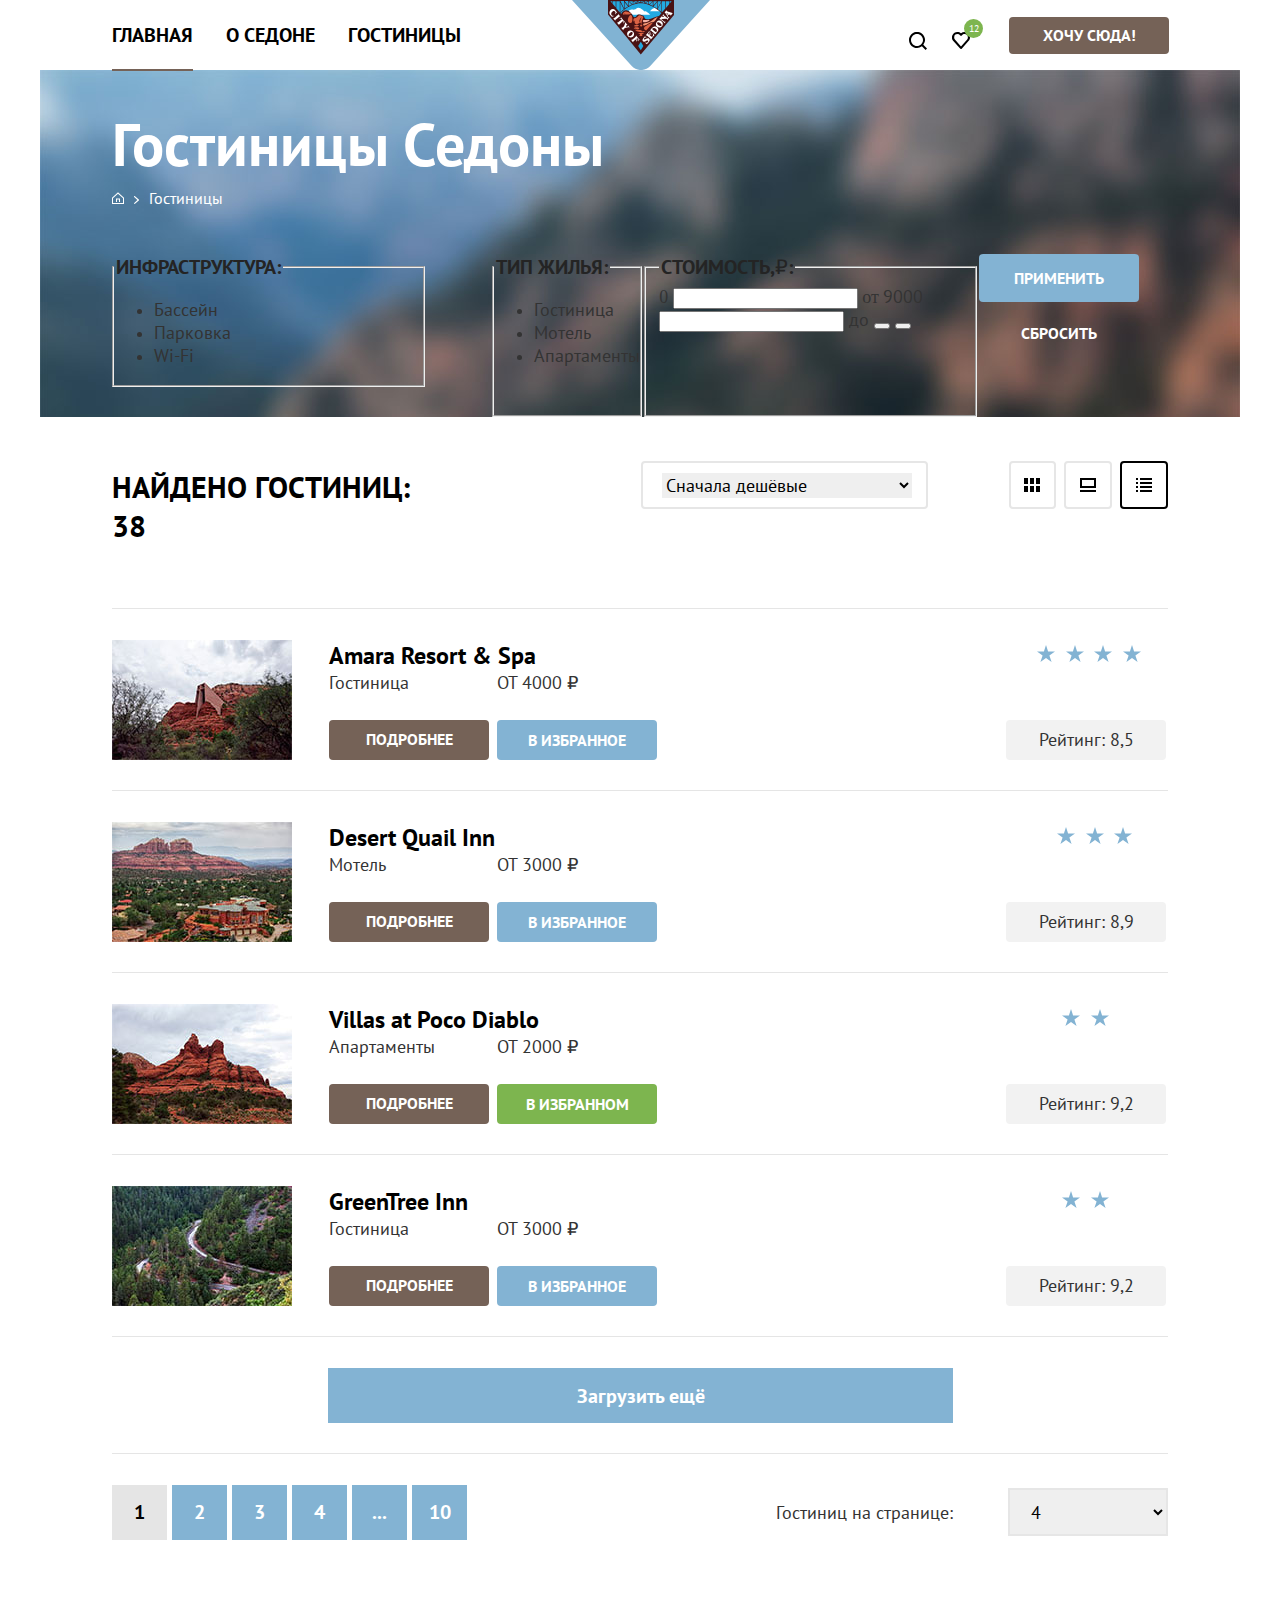
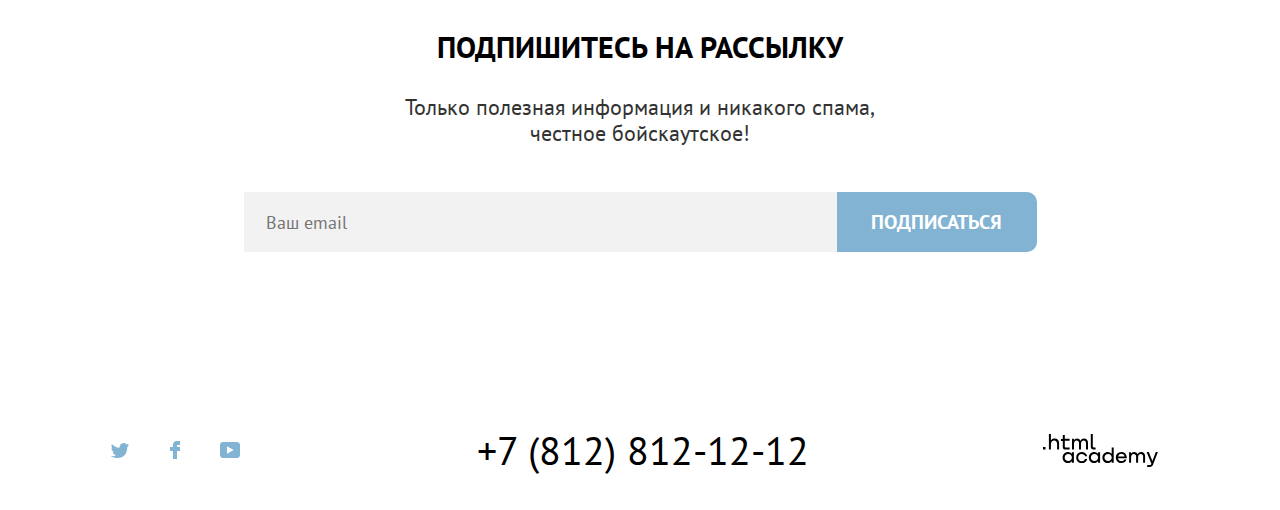
==== catalog.html @ fad64f0f "tema 7_changes" ====
<!DOCTYPE html>
<html lang="ru">
  <head>
    <meta charset="utf-8">
    <title>Каталог</title>
    <link rel="stylesheet" href="css/styles.css">
  </head>
  <body>
    <div class="container-large">
      <header class="header">
        <div class="container-small">
          <nav class="navigation">
            <ul class="navigation-list">
              <li class="navigation-item">
                <a class="navigation-link navigation-link-current" href="index.html">Главная</a>
              </li> 
              <li class="navigation-item">
                <a class="navigation-link" href="about.html">О Седоне</a>
              </li>
              <li class="navigation-item"> 
                <a class="navigation-link" href="catalog.html">Гостиницы</a>
              </li>
            </ul>
            <a href="index.html"><img class="header-logo" src="images/sedona.svg" width="138" height="70" alt="Логотип Седона"></a>
            <ul class="navigation-user">
              <li class="navigation-user-item">
                <a class="navigation-user-link search" href="#">
                  <svg class="navigation-user-icon" aria-hidden="true" focusable="false" width="18" height="18" xmlns="http://www.w3.org/2000/svg">
                    <path fill-rule="evenodd" clip-rule="evenodd" d="m18 16.5-3.7-3.7A8 8 0 0 0 8-.1C3.6-.1 0 3.6 0 8a8 8 0 0 0 12.9 6.3l3.7 3.7 1.4-1.5ZM8 14c-3.3 0-6-2.7-6-6s2.7-6 6-6 6 2.7 6 6-2.7 6-6 6Z" />
                  </svg>
                  <span class="visually-hidden">Поиск</span>
                </a>
              </li>
              <li class="navigation-user-item">  
                <a class="navigation-user-link" href="#">
                  <svg class="navigation-user-icon" aria-hidden="true" focusable="false" width="31" height="27" xmlns="http://www.w3.org/2000/svg">
                    <path fill-rule="evenodd" clip-rule="evenodd" d="M8.9 27a1 1 0 0 1-.8-.4l-7-7.9A5.4 5.4 0 0 1 5.5 10c1.3 0 2.5.5 3.5 1.3a5.5 5.5 0 0 1 9 4.1c0 1.3-.5 2.5-1.3 3.4l-7 7.9c-.2.2-.4.3-.8.3Zm-6-9.5L9 24.4l6.2-7c.5-.5.7-1.2.7-2 0-1.8-1.5-3.3-3.3-3.3-1 0-2 .5-2.7 1.3-.3.3-.6.4-.9.4-.3 0-.6-.2-.8-.4a3.7 3.7 0 0 0-2.7-1.3 3.3 3.3 0 0 0-3.3 3.3c-.1.9.3 1.6.7 2.1-.1 0-.1 0 0 0Z" />
                  </svg> 
                  <span class="navigation-user-liked">12</span>
                  <span class="visually-hidden">Нравиться</span>
                </a>
              </li>
              <li class="navigation-user-item">  
                <button class="button" type="button">Хочу сюда!</button>
              </li>
            </ul>
          </nav>
        </div>
      </header>      
  
      <main class="catalog-main">
        <section class="catalog-heading-holder">
          <div class="container">
            <header class="catalog-heading">
              <h1 class="catalog-heading-title">Гостиницы Седоны</h1>
              <ul class="breadcrumbs">
                <li class="breadcrumbs-item">
                  <a class="breadcrumbs-button" href="index.html">
                    <svg aria-hidden="true" focusable="false" width="12" height="12" xmlns="http://www.w3.org/2000/svg">
                      <path fill-rule="evenodd" clip-rule="evenodd" d="M6 .3 0 5.8V12h12V5.8L6 .3ZM11 11H1V6.2l5-4.5 5 4.5V11Z" fill="#fff" />
                      <path fill-rule="evenodd" clip-rule="evenodd" d="M4 10h1V7.5h2V10h1V6.5H4V10Z" fill="#fff" />
                    </svg>
                    <span class="visually-hidden">Главная</span>
                  </a>
                </li>
                <li class="breadcrumbs-it">
                  <svg class="breadcrumbs-item-icon" aria-hidden="true" focusable="false" width="5" height="8" xmlns="http://www.w3.org/2000/svg">
                    <path fill-rule="evenodd" clip-rule="evenodd" d="M4.8 3.6 1 .2C.8 0 .4 0 .1.2-.2.4-.1.8.1 1l3.3 3L.2 7c-.2.2-.2.6 0 .8l.4.2.4-.2 3.8-3.4c.3-.2.3-.6 0-.8Z" />
                  </svg>
                </li>  
                <li class="breadcrumbs-item">
                  <a class="breadcrumbs-link" href="catalog.html">Гостиницы</a>
                </li>
              </ul>
            </header>
            <section class="catalog-filter">
              <h2 class="visually-hidden" hidden>Список гостиниц с фильтрами</h2>
              <form class="catalog-filter-form" action="https://echo.htmlacademy.ru/" method="get">
                <fieldset class="catalog-filter-infrastructure">
                  <legend class="catalog-filter-title">Инфраструктура:</legend>
                  <ul class="catalog-filter-list">
                    <li class="catalog-filter-item">
                      <label class="control">
                        <input class="visually-hidden control-input" type="checkbox" name="bed-head-for-men" checked>
                        <span class="control-mark"></span>
                        <span class="control-label">Бассейн</span>
                      </label>
                    </li>
                    <li class="catalog-filter-item">
                      <label class="control">
                        <input class="visually-hidden control-input" type="checkbox" name="homme-deep-cleansing-cool" checked>
                        <span class="control-mark"></span>
                        <span class="control-label">Парковка</span>
                      </label>
                    </li>
                    <li class="catalog-filter-item">
                      <label class="control">
                        <input class="visually-hidden control-input" type="checkbox" name="so-intense">
                        <span class="control-mark"></span>
                        <span class="control-label">Wi-Fi</span>
                      </label>
                  </ul>
                </fieldset>    
                <fieldset class="catalog-filter-houses">
                  <legend class="catalog-filter-title">Тип жилья:</legend>
                  <ul class="catalog-filter-list">
                    <li class="catalog-filter-item">
                      <label class="control">
                        <input class="visually-hidden control-input" type="radio" name="product-group" value="shaving-supplies" checked>
                        <span class="control-mark"></span>
                        <span class="control-label">Гостиница</span>
                      </label>
                    </li>
                    <li class="catalog-filter-item">
                      <label class="control">
                        <input class="visually-hidden control-input" type="radio" name="product-group" value="care-products">
                        <span class="control-mark"></span>
                        <span class="control-label">Мотель</span>
                      </label>
                    </li>
                    <li class="catalog-filter-item">
                      <label class="control">
                        <input class="visually-hidden control-input" type="radio" name="product-group" value="accessories">
                        <span class="control-mark"></span>
                        <span class="control-label">Апартаменты</span>
                      </label>
                    </li>
                  </ul>
                </fieldset>    
                <fieldset class="catalog-filter-price">
                  <legend class="catalog-filter-title">Стоимость,₽:</legend>
                  <label class="catalog-filter-label"></label>
                   0 <input class="catalog-filter-input" type="number" name="min-price"> от
                  </label>
                  <label class="catalog-filter-label">
                    9000 <input class="catalog-filter-input" type="number" name="max-price"> до
                  </label>
                  <button class="range-toggle toggle-min" type="button">
                    <span class="visually-hidden">Изменить минимальную цену.</span>
                  </button>
                  <button class="range-toggle toggle-max" type="button">
                    <span class="visually-hidden">Изменить максимальную цену.</span>
                  </button>
                </fieldset>
                <div class="buttons">
                  <button class="button-apply" type="submit">Применить</button>
                  <button class="button-reset" type="submit">Сбросить</button>
                </div>
              </form>
            </section>
          </div>
        </section> 
        
        <section class="catalog">
          <div class="container">
            <div class="catalog-sorting">
              <h2 class="catalog-title">Найдено гостиниц: 38</h2>
              <form class="catalog-sorting-type">
                <label class="visually-hidden" for="sorting">Сортировка</label>
                <select class="select-control" id="sorting" name="sorting">
                  <option value="popular">Сначала дешёвые</option>
                  <option value="cheap">Сначала популярные</option>
                  <option value="expensive">Сначала дорогие</option>
                </select>
                <button class="visually-hidden" type="submit">Отсортировать продукты</button>
              </form>
              <a href="#" class="button-light">
                <svg width="16" height="14" aria-hidden="true" focusable="false" xmlns="http://www.w3.org/2000/svg" viewBox="0 0 16 14">
                  <path d="M4 0H0v6h4V0ZM16 0h-4v6h4V0ZM10 0H6v6h4V0ZM4 8H0v6h4V8ZM16 8h-4v6h4V8ZM10 8H6v6h4V8Z" />
                </svg>
                <span class="visually-hidden">Показать карточки</span>
              </a>
              <a href="#" class="button-light">
                <svg width="16" height="14" aria-hidden="true" focusable="false" xmlns="http://www.w3.org/2000/svg" viewBox="0 0 16 14">
                  <path d="M16 12H0v2h16v-2ZM14 2v6H2V2h12Zm2-2H0v10h16V0Z" />
                </svg>
                <span class="visually-hidden">Показать с описанием</span> 
              </a>
              <a href="#" class="button-light-current">
                <svg width="16" height="14" aria-hidden="true" focusable="false" xmlns="http://www.w3.org/2000/svg" viewBox="0 0 16 14">
                  <path d="M2 0H0v2h2V0ZM16 0H4v2h12V0ZM2 4H0v2h2V4ZM16 4H4v2h12V4ZM2 8H0v2h2V8ZM16 8H4v2h12V8ZM2 12H0v2h2v-2ZM16 12H4v2h12v-2Z" />
                </svg>
                <span class="visually-hidden">Показать список</span>
              </a>
            </div>  
            <ul class="catalog-list">
              <li class="catalog-card">
                <a href="#" class="catalog-card-image"><img src="images/amarahotel.jpg" width="180" height="120" alt=""></a>
                <h3 class="catalog-card-title">Amara Resort & Spa</h3>
                <span class="catalog-card-description">Гостиница</span>
                <span class="catalog-card-price">От 4000 ₽</span>
                <a href="#" class="catalog-card-button">Подробнее</a>
                <button type="button" class="catalog-card-important">В избранное</button>
                <ul class="catalog-card-rate-icons">
                  <li class="hotel-rating-stars-one">
                    <svg class="star" aria-hidden="true" focusable="false" width="18" height="17" xmlns="http://www.w3.org/2000/svg">
                      <path fill-rule="evenodd" clip-rule="evenodd" d="m9 0 2.1 6.5H18l-5.6 4 2.2 6.5L9 13l-5.6 4 2.2-6.5-5.6-4h6.9L9 0Z" />
                    </svg>
                    <svg class="star" aria-hidden="true" focusable="false" width="18" height="17" xmlns="http://www.w3.org/2000/svg">
                      <path fill-rule="evenodd" clip-rule="evenodd" d="m9 0 2.1 6.5H18l-5.6 4 2.2 6.5L9 13l-5.6 4 2.2-6.5-5.6-4h6.9L9 0Z" />
                    </svg>
                    <svg class="star" aria-hidden="true" focusable="false" width="18" height="17" xmlns="http://www.w3.org/2000/svg">
                      <path fill-rule="evenodd" clip-rule="evenodd" d="m9 0 2.1 6.5H18l-5.6 4 2.2 6.5L9 13l-5.6 4 2.2-6.5-5.6-4h6.9L9 0Z" />
                    </svg>
                    <svg class="star" aria-hidden="true" focusable="false" width="18" height="17" xmlns="http://www.w3.org/2000/svg">
                      <path fill-rule="evenodd" clip-rule="evenodd" d="m9 0 2.1 6.5H18l-5.6 4 2.2 6.5L9 13l-5.6 4 2.2-6.5-5.6-4h6.9L9 0Z" />
                    </svg>
                  </li>
                </ul>    
                <p class="catalog-card-rate-label">Рейтинг: 8,5</p>
              </li>
              <li class="catalog-card">
                <a href="#" class="catalog-card-image"><img class="catalog-card-image" src="images/deserthotel.jpg" width="180" height="120" alt=""></a>
                <h3 class="catalog-card-title">Desert Quail Inn</h3>
                <span class="catalog-card-description">Мотель</span>
                <span class="catalog-card-price">От 3000 ₽</span>
                <a href="#" class="catalog-card-button">Подробнее</a>
                <button type="button" class="catalog-card-important">В избранное</button>
                <ul class="catalog-card-rate-icons">
                  <li class="hotel-rating-stars-two">
                    <svg class="star" aria-hidden="true" focusable="false" width="18" height="17" xmlns="http://www.w3.org/2000/svg">
                      <path fill-rule="evenodd" clip-rule="evenodd" d="m9 0 2.1 6.5H18l-5.6 4 2.2 6.5L9 13l-5.6 4 2.2-6.5-5.6-4h6.9L9 0Z" />
                    </svg>
                    <svg class="star" aria-hidden="true" focusable="false" width="18" height="17" xmlns="http://www.w3.org/2000/svg">
                      <path fill-rule="evenodd" clip-rule="evenodd" d="m9 0 2.1 6.5H18l-5.6 4 2.2 6.5L9 13l-5.6 4 2.2-6.5-5.6-4h6.9L9 0Z" />
                    </svg>
                    <svg class="star" aria-hidden="true" focusable="false" width="18" height="17" xmlns="http://www.w3.org/2000/svg">
                      <path fill-rule="evenodd" clip-rule="evenodd" d="m9 0 2.1 6.5H18l-5.6 4 2.2 6.5L9 13l-5.6 4 2.2-6.5-5.6-4h6.9L9 0Z" />
                    </svg>
                  </li>
                </ul> 
                <p class="catalog-card-rate-label">Рейтинг: 8,9</p>
              </li>
              <li class="catalog-card">
                <a href="#" class="catalog-card-image"><img class="catalog-card-image" src="images/villashotel.jpg" width="180" height="120" alt=""></a>
                <h3 class="catalog-card-title">Villas at Poco Diablo</h3>
                <span class="catalog-card-description">Апартаменты</span>
                <span class="catalog-card-price">От 2000 ₽</span>
                <a href="#" class="catalog-card-button">Подробнее</a>
                <button type="button" class="catalog-card-important-favorite">В избранном</button>
                <ul class="catalog-card-rate-icons">
                  <li class="hotel-rating-stars-three">
                    <svg class="star" aria-hidden="true" focusable="false" width="18" height="17" xmlns="http://www.w3.org/2000/svg">
                      <path fill-rule="evenodd" clip-rule="evenodd" d="m9 0 2.1 6.5H18l-5.6 4 2.2 6.5L9 13l-5.6 4 2.2-6.5-5.6-4h6.9L9 0Z" />
                    </svg>
                    <svg class="star" aria-hidden="true" focusable="false" width="18" height="17" xmlns="http://www.w3.org/2000/svg">
                      <path fill-rule="evenodd" clip-rule="evenodd" d="m9 0 2.1 6.5H18l-5.6 4 2.2 6.5L9 13l-5.6 4 2.2-6.5-5.6-4h6.9L9 0Z" />
                    </svg>
                  </li>
                </ul>               
                <p class="catalog-card-rate-label">Рейтинг: 9,2</p>
              </li>
              <li class="catalog-card">
                <a href="#" class="catalog-card-image"><img class="catalog-card-image" src="images/greentreehotel.jpg" width="180" height="120" alt=""></a>
                <h3 class="catalog-card-title">GreenTree Inn</h3>
                <span class="catalog-card-description">Гостиница</span>
                <span class="catalog-card-price">От 3000 ₽</span>
                <a href="#" class="catalog-card-button">Подробнее</a>
                <button type="button" class="catalog-card-important">В избранное</button>
                <ul class="catalog-card-rate-icons">
                  <li class="hotel-rating-stars-four">
                    <svg class="star" aria-hidden="true" focusable="false" width="18" height="17" xmlns="http://www.w3.org/2000/svg">
                      <path fill-rule="evenodd" clip-rule="evenodd" d="m9 0 2.1 6.5H18l-5.6 4 2.2 6.5L9 13l-5.6 4 2.2-6.5-5.6-4h6.9L9 0Z" />
                    </svg>
                    <svg class="star" aria-hidden="true" focusable="false" width="18" height="17" xmlns="http://www.w3.org/2000/svg">
                      <path fill-rule="evenodd" clip-rule="evenodd" d="m9 0 2.1 6.5H18l-5.6 4 2.2 6.5L9 13l-5.6 4 2.2-6.5-5.6-4h6.9L9 0Z" />
                    </svg>
                  </li>
                </ul> 
                <p class="catalog-card-rate-label">Рейтинг: 9,2</p>
              </li>
            </ul>
          </div>  
        </section>  
        <button class="dowload-product" type="submit">Загрузить ещё</button>
        <div class="pagination-holder">
          <ul class="pagination">
            <li class="pagination-item favorite">
              <a class="pagination-link pagination-current">1</a>
            </li>
            <li class="pagination-item">
              <a class="pagination-link" href="#">2</a>
            </li>
            <li class="pagination-item">
              <a class="pagination-link" href="#">3</a>
            </li>
            <li class="pagination-item">
              <a class="pagination-link" href="#">4</a>
            </li>
            <li class="pagination-item">
              <a class="pagination-link" href="#">...</a>
            </li>
            <li class="pagination-item">
              <a class="pagination-link" href="#">10</a>
            </li>
          </ul>  
          <form class="sorting-page-hotels">
            <label class="sorting-page" for="sorting">Гостиниц на странице:</label>
            <select class="select-control" id="sorting-hotels" name="sorting">
              <option value="four">4</option>
              <option value="eight">8</option>
              <option value="twelve">12</option>
            </select>
          </form>  
        </div>  
        <section class="catalog-newsletter">
          <h2 class="catalog-newsletter-title">Подпишитесь на рассылку</h2>
          <p class="catalog-newsletter-description">Только полезная информация и никакого спама, <br> честное бойскаутское!</p>
          <form class="newsletter-form" action="https://echo.htmlacademy.ru/" method="post">
            <p class="newsletter-email">
              <label class="visually-hidden" for="newsletter-email">Email</label>
              <input class="field"  placeholder="Ваш email" type="email" name="newsletter-email" id="newsletter-email" required>
            </p>
            <button class="button-submit" type="submit">Подписаться</button>
          </form>
        </section>  
      </main>
      
      <footer class="footer container-small">
        <section class="footer-social">
          <h2 class="visually-hidden">Социальные сети</h2>
          <ul class="footer-social-list">
            <li class="footer-social-item">
              <a class="footer-social-link" href="#">
                <svg class="footer-social-icon" aria-hidden="true" focusable="false" width="18" height="15" xmlns="http://www.w3.org/2000/svg">
                  <path fill-rule="evenodd" clip-rule="evenodd" d="M11.6.2c1.8-.5 3.2.3 3.8 1.2l2.1-.7c0 .9-.6 1.5-.9 1.8.7.1 1.4-.6 1.4-.6a3 3 0 0 1-1.7 2C16.1 10.7 13 15.1 5.7 15h-.5c-.4 0-4.4-.5-5.2-1.9 2.4.2 4.1-.4 5-1.2-1-.3-2.9-.4-3.2-2.9.4.1.6.2 1.3.1C1.8 8.3.4 7.5.5 5.3c.3.3 1.1.5 1.4.5C1.1 5.6-.2 2.5.9.9a11 11 0 0 0 7.6 3.8C8.7 2.3 9.7.8 11.6.2Z" />
                </svg>
                <span class="visually-hidden">Twitter</span>
              </a>
            </li>
            <li class="footer-social-item">
              <a class="footer-social-link" href="#">
                <svg class="footer-social-icon" aria-hidden="true" focusable="false" width="10" height="18" xmlns="http://www.w3.org/2000/svg">
                  <path fill-rule="evenodd" clip-rule="evenodd" d="M7 0a4 4 0 0 0-4 4v2H0v4h3v8h4v-8h3V6H7V4h3V0H7Z" />
                </svg>
                <span class="visually-hidden">Facebook</span>
              </a>
            </li>
            <li class="footer-social-item">
              <a class="footer-social-link" href="#">
                <svg class="footer-social-icon" aria-hidden="true" focusable="false" width="20" height="16" xmlns="http://www.w3.org/2000/svg">
                  <path fill-rule="evenodd" clip-rule="evenodd" d="M17 0H2.9C1.2 0 0 1.5 0 3.2v9.5C0 14.5 1.2 16 2.9 16h14.3c1.5 0 2.9-1.5 2.9-3.2V3.2C19.9 1.5 18.7 0 17 0ZM7 11.8V4.2L13.7 8 7 11.8Z" />
                </svg>
                <span class="visually-hidden">Youtube</span>
              </a>
            </li>
          </ul>
        </section>
        <section class="footer-contact">
          <h2 class="visually-hidden"></h2>
          <address class="footer-contact">
            <a class="footer-contact-phone" href="tel:78128121212">+7 (812) 812-12-12</a>
          </address>
        </section>
        <section class="footer-made">
          <h2 class="visually-hidden">Сделано в html академии</h2>
          <a href="#" class="footer-made-link">
            <svg class="footer-made-icon" aria-hidden="true" focusable="false" width="115" height="33" xmlns="http://www.w3.org/2000/svg">
              <path fill-rule="evenodd" clip-rule="evenodd" d="M0 12.9v2.6h2.5v-2.6H0ZM11.6 4.5c-1.6 0-2.8.7-3.6 1.7h-.1V0h-2v15.5h2v-5.3c0-2.1 1.3-3.6 3.3-3.6 1.8 0 2.9 1.4 2.9 3.2v5.7h2V9.4c.1-3-1.8-4.9-4.5-4.9ZM26.6 4.8h-4.8V1.1h-2v3.8h-1.9v2h1.9v6c0 1.7 1 2.7 2.7 2.7h4.1v-2h-3.7c-.7 0-1.1-.4-1.1-1.1V6.8h4.8v-2ZM41.1 4.6c-1.6 0-2.9.8-3.5 2.1h-.1a3.7 3.7 0 0 0-3.4-2.1c-1.4 0-2.5.8-3.1 1.8h-.1V4.8H29v10.6h2V10c0-2 1-3.5 2.6-3.5 1.5 0 2.4 1 2.4 2.6v6.3h2V9.8c0-2.4 1.4-3.3 2.6-3.3 1.5 0 2.4 1 2.4 2.6v6.3h2V8.9c.1-2.5-1.4-4.3-3.9-4.3ZM47.8 12.7c0 1.7 1 2.7 2.8 2.7h2v-2h-1.7c-.7 0-1.1-.4-1.1-1.1V0h-2v12.7ZM28.9 19.7a4.9 4.9 0 0 0-3.9-1.8c-3.1 0-5.4 2.3-5.4 5.6s2.3 5.6 5.4 5.6c1.8 0 3-.8 3.8-1.9h.1v1.6h2V18.2h-2v1.5Zm-3.6 7.4a3.5 3.5 0 0 1-3.6-3.6c0-2 1.4-3.6 3.6-3.6s3.6 1.6 3.6 3.6c0 1.9-1.4 3.6-3.6 3.6ZM44.2 22c-.5-2.4-2.6-4.1-5.4-4.1a5.4 5.4 0 0 0-5.6 5.6c0 3.1 2.2 5.6 5.6 5.6 2.8 0 4.9-1.8 5.4-4.2h-2.1a3.4 3.4 0 0 1-3.3 2.3 3.5 3.5 0 0 1-3.6-3.6c0-2 1.4-3.6 3.6-3.6 1.6 0 2.8 1 3.3 2.2h2.1V22ZM55.1 19.7a4.9 4.9 0 0 0-3.9-1.8c-3.1 0-5.4 2.3-5.4 5.6s2.3 5.6 5.4 5.6c1.8 0 3-.8 3.8-1.9h.1v1.6h2V18.2h-2v1.5Zm-3.6 7.4a3.5 3.5 0 0 1-3.6-3.6c0-2 1.4-3.6 3.6-3.6s3.6 1.6 3.6 3.6c0 1.9-1.5 3.6-3.6 3.6ZM68.7 19.8a5 5 0 0 0-3.9-1.9c-3.1 0-5.4 2.3-5.4 5.6s2.2 5.6 5.4 5.6c1.7 0 3-.8 3.8-1.8h.1v1.5h2V13.4h-2v6.4Zm-3.6 7.3a3.5 3.5 0 0 1-3.6-3.6c0-2 1.4-3.6 3.6-3.6s3.6 1.6 3.6 3.6c-.1 2-1.5 3.6-3.6 3.6ZM78.3 17.9a5.4 5.4 0 0 0-5.5 5.6c0 3 2.1 5.6 5.5 5.6 2.5 0 4.5-1.3 5.2-3.6h-2.1c-.5 1-1.6 1.6-3 1.6-1.9 0-3.3-1.3-3.4-2.9h8.8c.2-3.6-2-6.3-5.5-6.3Zm0 1.9c1.7 0 3 1 3.3 2.6h-6.5a3.2 3.2 0 0 1 3.2-2.6ZM98.2 17.9a4 4 0 0 0-3.6 2h-.1c-.6-1.2-1.8-2-3.4-2-1.4 0-2.5.7-3.1 1.8v-1.5h-1.9v10.6h2v-5.4c0-2 1-3.4 2.6-3.5 1.5 0 2.4 1 2.4 2.6v6.3h2v-5.6c0-2.4 1.4-3.3 2.6-3.3 1.5 0 2.4 1 2.4 2.6v6.3h2v-6.5c.1-2.6-1.4-4.4-3.9-4.4ZM109.4 27l-3.6-8.9h-2.2l4.8 11.6c-.3.9-.7 1.2-1.7 1.2h-2.5v2h2.5c1.8 0 2.8-.8 3.5-2.6l4.7-12.2h-2.1l-3.4 8.9Z" />
            </svg>
          </a>
        </section>
      </footer>
    </div>
  </body>
</html>
---- css/styles.css ----
@font-face {
  font-family: "PT Sans";
  font-style: normal;
  font-weight: 400;
  src: url("../fonts/ptsans-400.woff2") format("woff2");
  font-display: swap;
}

@font-face {
  font-family: "PT Sans Bold";
  font-style: normal;
  font-weight: 700;
  src: url("../fonts/ptsans-700.woff2") format("woff2");
  font-display: swap; 
}

html {
  height: 100%;
}
  
body {
  margin: 0;
  display: flex;
  flex-direction: column;
  min-height: 100%;
  font-family: "PT Sans" sans-serif;
  font-size: 18px;
  line-height: 21px;
  color: #000000;
  background-color: #FFFFFF;
}

.container-large {
  max-width: 1200px;
  margin: 0 auto;
}

.container-small {
  margin: 0 auto;
  padding: 0 60px;
}

.visually-hidden {
  position: absolute;
  width: 1px;
  height: 1px;
  margin: -1px;
  padding: 0;
  border: 0;
  clip: rect(0 0 0 0);
  overflow: hidden;
}

.header-logo {
  display: block;
  margin-left: 12px;
  padding: 0;
}

.main-logo {
  display: block;
  margin: 0 auto;
  margin-bottom: 26px;
  padding-top: 51px;
}

.button {
  font-family: "PT Sans Bold";
  font-size: 16px;
  line-height: 21px;
  text-align: center;
  color: #FFFFFF;
  width: 160px;
  height: 37px;
  background-color: #756257;
  text-decoration: none;
  text-transform: uppercase;
  border-radius: 4px;
  border:none;
  cursor: pointer;
  transition: background-color ease-in-out .2s; 
}

.button:hover {
  background-color: #615048;
}

.button:focus {
  border: 3px solid #83B3D3;
  box-sizing: border-box;
  border-radius: 4px;
  outline: none;
}

.button:active {
  color: #FFFFFF;
  opacity: 0.3;
}

.hotel-button {
  font-family: "PT Sans Bold";
  font-size: 20px;
  line-height: 36px;
  text-align: center;
  color: #FFFFFF;
  background-color: #756257;
  text-decoration: none;
  text-transform: uppercase; 
  width: 575px;
  height: 60px;
  left: 352px;
  top: 2633px;
  border-radius: 10px;
}

.button-submit {
  width: 200px;
  height: 60px;
  border: 3px;
  margin-left: -7px;
  font-family: "PT Sans Bold", sans-serif;
  text-transform: uppercase;
  background: #83B3D3;
  border-radius: 0 10px 10px 0;
  font-size: 20px;
  line-height: 26px;
  color: #ffffff;
  transition: background-color ease-in-out .2s;
  cursor: pointer;
}

.button-submit:hover {
  background: #68A2CA;
  box-sizing: border-box;
  border-radius: 4px;
  outline: none;
}

.button-submit:focus {
  border: 3px solid #756257;
  box-sizing: border-box;
  border-radius: 4px;
  outline: none;
}

.button-submit:active {
  opacity: 0.3;
}

.button-list {
  color: #000000;
  border: 2px;
  box-sizing: border-box;
  border-radius: 4px;
}

.button-apply {
  font-family: "PT Sans Bold";
  font-size: 16px;
  line-height: 21px;
  width: 160px;
  height: 48px;
  text-align: center;
  color: #FFFFFF;
  background-color: #83B3D3;
  text-decoration: none;
  text-transform: uppercase;
  border-radius: 4px;
  border:none;
  cursor: pointer;
  transition: background-color ease-in-out .2s; 
}

.button-apply:hover {
  background: #68A2CA;
  border-radius: 4px;
  outline: none;
}

.button-apply:focus {
  border: 3px solid #FFFFFF;
  border-radius: 4px;
  box-sizing: border-box;
}

.button-apply:active {
  opacity: 0.3;
}

.button-reset {
  font-family: "PT Sans Bold";
  font-size: 16px;
  line-height: 21px;
  width: 160px;
  height: 23px;
  margin-top: 20px;
  text-align: center;
  color: #FFFFFF;
  background: transparent;
  text-decoration: none;
  text-transform: uppercase;
  border:none;
  cursor: pointer;
  transition: background-color ease-in-out .2s; 
}

.button-reset:hover {
  opacity: 0.6;
}

.button-reset:focus {
  border: 3px solid #83B3D3;
  box-sizing: border-box;
  border-radius: 4px;
}

.button-reset:active {
  opacity: 0.3;
}

.header {
  color: #000000;
}

.navigation {
  display: grid;
  grid-template-columns: 460px auto 460px;
  align-items: center;
}

.navigation-list {
  display: flex;
  flex-wrap: wrap; 
  height: 100%;
  padding: 0;
  margin: 0;
  list-style-type: none;
}  

.navigation-item {
  position: relative;
  display: flex;
  align-items: center;
  margin-right: 9px;
  height: 100%;
}

.search {
  padding-top: 12px;
}

.navigation-item:last-child {
  margin-right: 0;
}

.navigation-link {
  position: relative;
  display: block;
  font-family: "PT Sans Bold";
  line-height: 26px;
  font-size: 20px;
  padding: 6px 12px;
  text-align: center;
  color: #000000;
  background-color: #FFFFFF;
  text-decoration: none;
  text-transform: uppercase;
  transition: color ease-in-out .2s;
}

.navigation-link:hover {
  color: #756257;
}

.navigation-link:focus {
  border: 3px solid #83B3D3;
  box-sizing: border-box;
  border-radius: 10px;
  outline: none;
}

.navigation-link:active {
  color: #FFFFFF;
  opacity: 0.3;
}

.navigation-link-current::before {
  position: absolute;
  right: 12px;
  bottom: -17px;
  left: 12px;
  height: 2px;
  background-color: #756257;
  content: "";  
}

.navigation-user-link {
  position: relative;
  display: flex;
  justify-content: center;
  align-items: center;
  width: 38px;
  height: 38px;
  border: 3px solid transparent;
  box-sizing: border-box;
  text-decoration: none;
  text-transform: uppercase;
  transition: color ease-in-out .2s;
}

.navigation-user-link:hover {
  fill: #756257;
}

.navigation-user-link:focus {
  border: 3px solid #83B3D3;
  box-sizing: border-box;
  border-radius: 10px;
  outline: none;
}

.navigation-user-link:active {
  fill: #FFFFFF;
  opacity: 0.3;
  background: #615048;
}

.navigation-user-icon {
  transition: fill ease-in-out .2s;
}

.navigation-user {
  display: flex;
  align-items: center;
  padding: 0;
  margin: 0;
  justify-content: flex-end;
  list-style-type: none;
}

.navigation-user-item {
  margin-right: 11px;
}

.navigation-user-item:nth-child(2) {
  margin-right: 23px;
}

.navigation-user-liked {
  position: absolute;
  display: flex;
  align-items: center;
  justify-content: center;
  top: 0;
  right: 0;
  width: 19px;
  height: 19px;
  font-size: 10px;
  font-family: "PT Sans", sans-serif;
  background-color: #7DB54F;
  color: #ffffff;
  border-radius: 50%;
}

.main-container {
  margin: 0 auto;
}

.main-index {
  color: #000000;
  background-color: #ffffff;
  background-image: url("../images/viewbackground.jpg");
  width: 1200px;
  background-size: auto;
  background-repeat: no-repeat;
}

.catalog-main {
  width: 1200px;
  margin: 0;
  color: #333333;
  background-color: #ffffff;
}

.catalog-heading-holder {
  margin: 0 auto;
  background-image: url("../images/catalogbackground.png");
  background-size: auto;
  background-repeat: no-repeat;
}

.container {
  padding: 0 72px;
}

.advantages-title {
  margin: 63px auto 23px;
  max-width: 720px;
  font-family: "PT Sans Bold"; 
  font-size: 30px;
  line-height: 36px;
  color: #000000;
  text-align: center;
}

.advantages-description {
  font-family: "PT Sans"; 
  margin-bottom: 79px;
  font-size: 22px;
  line-height: 36px;
  color: #333333;
  font-size: 18px;
  line-height: 21px;
  text-align: center;
}

.advantages-services-list {
  display: flex;
  flex-wrap: wrap;
  width: 1200px;
  margin: 0;
  padding: 0;
  box-sizing: border-box;
}

.advantages-list {
  display: flex;
  width: 1200px;
  margin: 0;
  padding: 0;
  list-style-type: none;
}

.advantages-item-picture {
  display: flex;
  padding: 0;
  color: #FFFFFF;
  width: 1200px;
  background-color: #83B3D3;
  text-align: center;
  box-sizing: border-box;
}

.advantages-item-text {
  width: 400px;
  height: 384px;
}

.advantages-item-title {
  margin-top: 97px;
  margin-bottom: 25px;
  font-family: "PT Sans Bold";
  font-size: 24px;
  line-height: 28px;
  text-transform: uppercase;
  text-align: center;
}

.advantages-title-description {
  font-family: "PT Sans";
  margin: 26px 75px 77px 75px;
  width: 250px;
  height: 73px;
  color: #333333;
  text-align: center;
}

.advantages-item:nth-child(2) {
  background: rgba(131, 179, 211, 0.2);;
}

.services-item {
  font-family: "PT Sans Bold";
  padding: 0;
  width: 400px;
  height: 384px;
  text-align: center;
  color: #000000;
  list-style-type: none;
}

.services-item:nth-child(2),
.services-item:nth-child(4),
.advantages-item:nth-of-type(1),
.advantages-item:nth-child(3) {
  background: rgba(131, 179, 211, 0.12);
}

.services-item-icon-hm {
  fill: #81B3D2;
  margin-top: 89px;
}

.services-item-icon-et {
  fill: #81B3D2;
  margin-top: 91px;
}

.services-item-icon-as {
  fill: #81B3D2;
  margin-top: 85px;
}

.service-title {
  margin: 23px 75px 20px 75px;
  font-size: 24px;
  line-height: 28px;
}  

.service-description {
  font-family: "PT Sans";
  margin: 0 75px 79px 75px;
  font-size: 18px;
  line-height: 21px;
  text-align: center;
  color: #333333;
}

.search-hotel {
  width: 1200px;
  background: #FFFFFF;
  text-align: center;
}

.search-question {
  font-family: "PT Sans Bold";
  margin: 91px 240px 15px 240px;
  font-weight: bold;
  color: #000000;
  font-size: 30px;
  line-height: 36px;
  text-align: center;
  text-transform: uppercase;
}

.search-date {
  font-family: "PT Sans";
  margin: 0 240px 73px 240px;
  font-size: 22px;
  line-height: 26px;
  color: #333333;
}

.newsletter {
  margin-top: 91px;
  width: 1200px;
  height: 411px;
  background-image: url("../images/background.png");
  background-size: auto;
  text-align: center;
  color: #333333;
} 

.newsletter-title {
  font-family: "PT Sans Bold";
  margin: 0;
  padding: 95px 240px 15px 240px;
  font-weight: bold;
  font-size: 30px;
  line-height: 36px;
  text-align: center;
  text-transform: uppercase;
  color: #FFFFFF;
}

.newsletter-description {
  font-family: "PT Sans";
  margin: 0;
  padding: 0 240px 26px 240px;
  font-size: 22px;
  line-height: 26px;
  text-align: center;
  color: #FFFFFF;
}

.newsletter-form {
  display: flex;
  align-items: center;
  justify-content: center;
}

.newsletter-email {
  margin: 0;
}

.field {
  font-family: "PT Sans", sans-serif; 
  font-size: 18px;
  line-height: 26px;
  width: 600px;
  height: 60px;
  margin: 0;
  background: #F2F2F2;
  border-radius: 10px 0 0 10px;
  border: 3px solid transparent;
  padding: 0 19px 0 22px;
  transition: background-color ease-in-out .2s;
  box-sizing: border-box;
}

.field:hover {
  border-radius: 0px 10px 10px 0px;
}

.field:focus {
  border: 3px solid #83B3D3;
  border-radius: 0px 10px 10px 0px;
  outline: none;
}

.field:active {
  border: 2px solid #000000;
  box-sizing: border-box;
  border-radius: 0px 10px 10px 0px;
  outline: none;
  border: none;
}

.field:invalid {
  border: 2px solid #FF5757;
  box-sizing: border-box;
  border-radius: 0px 10px 10px 0px;
  outline: none;
  border: none;
}

.catalog-heading-title {
  font-family: "PT Sans Bold"; 
  font-size: 60px;
  line-height: 78px;
  margin: 0;
  padding-top: 35px;
  color: #FFFFFF;
}

.breadcrumbs {
  display: flex;
  align-items: center;
  justify-content: flex-start;
  margin-top: 5px;
  margin-bottom: 45px;
  padding: 0; 
  color: #000000;
  font-size: 16px;
  line-height: 21px;
  list-style-type: none;
}

.breadcrumbs-item {
  position: relative;
}

.breadcrumbs-item-icon {
  fill: #fff;
  margin-left: 10px;
}

.breadcrumbs-link {
  font-family: "PT Sans"; 
  padding: 3px 10px;
  color: #FFFFFF;
  text-decoration: none;
  transition: color ease-in-out .2s;
}

.breadcrumbs-link:hover,
.breadcrumbs-button:hover {
  opacity: 0.6;
}

.breadcrumbs-link:focus,
.breadcrumbs-button:focus {
  border: 3px solid #83B3D3;
  box-sizing: border-box;
  border-radius: 4px;
  outline: none;
}

.breadcrumbs-link:active,
.breadcrumbs-button:active {
  opacity: 0.3;
}

.catalog-filter-form {
  display: flex;
  justify-content: space-between;
}

.catalog-filter-infrastructure {
  width: 531px;
  margin: 0 67px 30px 0;
  padding: 0;
}

.catalog-filter-title {
  font-family: "PT Sans Bold";
  font-size: 20px;
  line-height: 26px;
  color: #242424;
  text-transform: uppercase;
}

.catalog-filter-label {
  font-family: "PT Sans";
}

.catalog-filter-houses {
  margin: 0;
  padding: 0;
}

.control-label {
  font-family: "PT Sans";
  font-size: 18px;
  line-height: 23px;
}

.catalog-sorting {
  display: flex;
  justify-content: space-between;
  padding: 0; 
  color: #000000;
  background-color: #FFFFFF;
}

.catalog-title {
  font-family: "PT Sans Bold";
  font-size: 30px;
  line-height: 39px;
  margin: 50px 190px 45px 0;
  text-transform: uppercase;
}

.catalog-sorting-type {
  width: 287px;
  height: 48px;
  margin: 44px 81px 42px 0;
  border: 2px solid #E6E6E6;
  box-sizing: border-box;
  border-radius: 4px;
  transition: color ease-in-out .2s;
}

.catalog-sorting-type:hover {
  border: 2px solid #83B3D3;
  box-sizing: border-box;
  border-radius: 4px;
}

.catalog-sorting-type:focus {
  border: 2px solid #83B3D3;
  box-sizing: border-box;
  border-radius: 4px;
  outline: none;
}

.catalog-sorting-type:active {
  color: #333333;
  opacity: 0.3;
  border: 2px solid #E6E6E6;
  box-sizing: border-box;
  border-radius: 4px;
}

.select-control {
  font-family: "PT Sans";
  font-size: 18px;
  line-height: 23px;
  width: 250px;
  margin: 10px 20px 13px 19px;
  border:#ffffff;
}

option {
  padding-right: 94px;
}

.button-light {
  display: flex;
  align-items: center;
  justify-content: center;
  width: 48px;
  height: 48px;
  border: 2px solid #E6E6E6;
  box-sizing: border-box;
  border-radius: 4px;
  background-color: #FFFFFF;
  margin-right: 8px;
  margin-top: 44px;
  transition: background-color ease-in-out .2s;
}

.button-light:hover,
.button-light-current:hover {
  border: 2px solid #83B3D3;
  box-sizing: border-box;
  border-radius: 4px;
}

.breadcrumbs-link:focus,
.breadcrumbs-link-current:focus {
  border: 2px solid #83B3D3;
  box-sizing: border-box;
  border-radius: 4px;
  outline: none;
}

.breadcrumbs-link:active,
.breadcrumbs-link-current:active {
  border: 2px solid #000000;
  box-sizing: border-box;
  border-radius: 4px;
  outline: none;
}

.button-light-current {
  display: flex;
  align-items: center;
  justify-content: center;
  width: 48px;
  height: 48px;
  border: 2px solid #000000;
  box-sizing: border-box;
  border-radius: 4px;
  background-color: #FFFFFF;
  margin-top: 44px;
  transition: background-color ease-in-out .2s;
}

.catalog-list {
  display: grid;
  gap: 30px;
  width: 1056px;
  list-style-type: none;
  margin-bottom: 31px;
  padding: 0;
  border-bottom: 1px solid #E5E5E5;
  padding-bottom: 30px;
}

.catalog-card {
  display: grid;
  grid-template-columns: 180px 197px 163px min-content;
  grid-template-rows: auto auto 1fr auto;
  width: 1056px;
  background-color: #FFFFFF;
  border-top: 1px solid #E5E5E5;
  padding-top: 31px;
}

.catalog-card-image {
  grid-column: 1 / 2;
  grid-row: 2 / -1;
  width: 180px;
  height: 120px;
}

.catalog-card-image:hover {
  opacity: 0.6;
}

.catalog-card-image:focus {
  border: 3px solid #83B3D3;
}

.catalog-card-image:active {
  opacity: 0.3;
}

.catalog-card-title {
  grid-column: 2 / 4;
  grid-row: 2 / 3;
  margin: 0 0 0 37px;
  font-family: "PT Sans Bold";
  font-size: 24px;
  line-height: 31px;
  color: #000000;
  text-decoration: none;
  transition: color ease-in-out .2s;
}

.catalog-card-title:hover {
  color: #756257;
}

.catalog-card-title:focus {
  color: #756257;
  border: 3px solid #83B3D3;
  box-sizing: border-box;
  border-radius: 10px;
}

.catalog-card-title:active {
  opacity: 0.3;
}

.catalog-card-description {
  grid-column: 2 / 3;
  grid-row: 3 / 4;
  font-family: "PT Sans";
  font-size: 18px;
  line-height: 23px;
  margin-left: 37px;
  color: #333333; 
}

.catalog-card-price {
  grid-column: 3 / 4;
  grid-row: 3 / 4;
  font-family: "PT Sans";
  font-size: 18px;
  line-height: 23px;
  margin-left: 8px;
  color: #333333; 
  text-transform: uppercase;
}

.catalog-card-button {
  font-family: "PT Sans Bold";
  font-size: 16px;
  line-height: 21px;
  text-align: center;
  color: #FFFFFF;
  width: 160px;
  background-color: #756257;
  text-decoration: none;
  text-transform: uppercase;
  border-radius: 4px;
  border:none;
  grid-column: 2 / 3;
  grid-row: 4 / 5;
  margin-left: 37px;
  padding: 9px 0 10px 0;
  cursor: pointer;
  transition: background-color ease-in-out .2s; 
}

.catalog-card-button:hover {
  background-color: #615048;
}

.catalog-card-button:focus {
  border: 3px solid #83B3D3;
  box-sizing: border-box;
  border-radius: 4px;
  outline: none;
}

.catalog-card-button:active {
  color: #FFFFFF;
  opacity: 0.3;
}

.catalog-card-important {
  font-family: "PT Sans Bold";
  font-size: 16px;
  line-height: 21px;
  width: 160px;
  text-align: center;
  text-decoration: none;
  text-transform: uppercase;
  left: 80.67%;
  right: 6%;
  border-radius: 4px;
  grid-column: 3 / 4;
  grid-row: 4 / 5;
  margin-left: 8px;
  color: #FFFFFF;
  background-color: #83B3D3;
  border:none;
  cursor: pointer;
}

.catalog-card-important-favorite {
  font-family: "PT Sans Bold";
  font-size: 16px;
  line-height: 21px;
  width: 160px;
  text-align: center;
  text-decoration: none;
  text-transform: uppercase;
  left: 80.67%;
  right: 6%;
  border-radius: 4px;
  grid-column: 3 / 4;
  grid-row: 4 / 5;
  margin-left: 8px;
  color: #FFFFFF;
  background-color: #7DB54F;
  border:none;
  cursor: pointer;
  transition: background-color ease-in-out .2s; 
}

.catalog-card-important:hover {
  background: #68A2CA;
  box-sizing: border-box;
  border-radius: 4px;
  outline: none;
}

.catalog-card-important:focus {
  border: 3px solid #756257;
  box-sizing: border-box;
  border-radius: 4px;
  outline: none;
}

.catalog-card-important:active {
  opacity: 0.3;
  border: 1px solid #756257;
  box-sizing: border-box;
  border-radius: 4px;
}

.catalog-card-important-favorite:hover {
  background: #6C9E42;
  box-sizing: border-box;
  border-radius: 4px;
  outline: none;
}

.catalog-card-important-favorite:focus {
  border: 3px solid #756257;
  box-sizing: border-box;
  border-radius: 4px;
  outline: none;
}

.catalog-card-important-favorite:active {
  opacity: 0.3;
}

.catalog-card-rate-icons {
  grid-column: 4 / 5;
  grid-row: 2 / 3;
  list-style-type: none;
  padding: 0;
  fill: #83B3D3;
  padding-top: 5px;
}
  
.hotel-rating-stars-one {
  margin-left: 385px;
}

.hotel-rating-stars-two {
  margin-left: 405px;
}

.hotel-rating-stars-three {
  margin-left: 410px;
}

.hotel-rating-stars-four {
  margin-left: 410px;
}

.star {
  margin-right: 6px;
}

.catalog-card-rate-label {
  grid-column: 4 / 5;
  grid-row: 4 / 5;
  font-family: "PT Sans";
  width: 160px;
  background-color: #F2F2F2;
  border-radius: 4px;
  margin: 0 0 0 354px;
  padding: 9px 0 9px 0;
  text-align: center;
}

.dowload-product {
  font-family: "PT Sans Bold";
  font-size: 20px;
  line-height: 26px;
  text-align: center;
  margin: 0 287px 30px 288px;
  color: #FFFFFF;
  width: 625px;
  height: 55px;
  background-color: #83B3D3;
  border:none;
  cursor: pointer;
  transition: background-color ease-in-out .2s;
}

.line-img {
  grid-column: 1 / 5;
  margin-bottom: 31px;
  margin-left: 72px;
}

.pagination-holder {
  display: flex;
  justify-content: space-between;
  width: 1056px;
  margin-left: 72px;
  background-color: #FFFFFF;
  border-top: 1px solid #E5E5E5;
}

.pagination {
  display: flex;
  margin-top: 31px;
  margin-bottom: 89px;
  padding: 0;
  list-style-type: none;
}

.pagination-item {
  display: flex;
  justify-content: center;
  align-items: center;
  box-sizing: border-box;
  margin-right: 5px;
  width: 55px;
  height: 55px;
  background-color: #83B3D3;
  cursor: pointer;
  transition: background-color ease-in-out .2s; 
}

.pagination-item:hover {
  background: #68A2CA;
  border-radius: 4px;
}

.pagination-item:focus {
  border: 3px solid #756257;
  border-radius: 4px;
}

.pagination-item:active {
  color: #FFFFFF;
  opacity: 0.3;
}

.pagination-item:disabled {
  color: #000000;
  background: #F2F2F2;
  border-radius: 4px;
}

.favorite {
  background-color: #E5E5E5;
}

.pagination-link {
  font-family: "PT Sans Bold";
  color: #FFFFFF;
  font-size: 20px;
  text-decoration: none;
}

.pagination-current {
  font-family: "PT Sans Bold";
  color: #000000;
  font-size: 20px;
  text-decoration: none;
}

.sorting-page-hotels .select-control {
  margin: 34px 0 93px 51px;
  padding-left: 17px;
  width: 160px;
  height: 48px;
  border: 2px solid #E6E6E6;
}

.sorting-page {
  font-family: "PT Sans";
}

.catalog-newsletter {
  background-size: auto;
  text-align: center;
  margin-bottom: 138px;
  width: 1200px;
}

.catalog-newsletter-title {
  font-family: "PT Sans Bold";
  margin: 0 240px 29px 240px;
  font-weight: bold;
  font-size: 30px;
  line-height: 36px;
  text-align: center;
  text-transform: uppercase;
  color: #000000;
}

.catalog-newsletter-description {
  font-family: "PT Sans";
  font-size: 22px;
  line-height: 26px;
  width: 720px;
  height: 72px;
  margin: 0 240px 26px 240px;
  text-align: center;
  color: #333333;
}

.footer {
  display: flex;
  align-items: center;
  justify-content: space-between;
  height: 120px;
  background-color: #ffffff;
}

.footer-social-list {
  display: flex;
  flex-wrap: wrap;
  margin: 0;
  padding: 0;
  list-style-type: none;
}

.footer-social-item {
  margin-right: 15px;
  box-sizing: border-box;
}

.footer-social-link {
  display: flex;
  align-items: center;
  justify-content: center;
  width: 40px;
  height: 40px;
  border: 3px solid transparent;
  box-sizing: border-box;
  transition: fill ease-in-out .2s;
}

.footer-social-link:hover {
  fill: #68A2CA;
}

.footer-social-link:focus {
  border: 3px solid #83B3D3;
  box-sizing: border-box;
  border-radius: 10px;
  outline: none;
}

.footer-social-icon {
  fill: #83B3D3;
  transition: fill ease-in-out .2s;
}  

.footer-contact {
  text-align: center;
}

.footer-contact-phone {
  display: block;
  padding: 12px;
  font-family: "PT Sans", sans-serif;
  font-size: 40px;
  line-height: 40px;
  font-style: normal;
  color: #000000;
  text-decoration: none;
  transition: color ease-in-out .2s;
}

.footer-contact-phone:hover {
  color: #756257;
}

.footer-contact-phone:focus {
  border: 3px solid #83B3D3;
  box-sizing: border-box;
  border-radius: 10px;
  outline: none;
}

.footer-contact-phone:active {
  color: #FFFFFF;
  opacity: 0.3;
}

.footer-made-link {
  display: flex;
  width: 160px;
  height: 70px;
  justify-content: center;
  align-items: center;
  border: 3px solid transparent;
  box-sizing: border-box;
}

.footer-made-icon {
  width: 115px;
  height: 33px;
  fill: #000000;
  transition: fill ease-in-out .2s; 
}

.footer-made-link:hover {
  color: #756257;
}

.footer-made-link:focus {
  border: 3px solid #83B3D3;
  box-sizing: border-box;
  border-radius: 10px;
  outline: none;
}

.footer-made-link:active {
  opacity: 0.3;
}
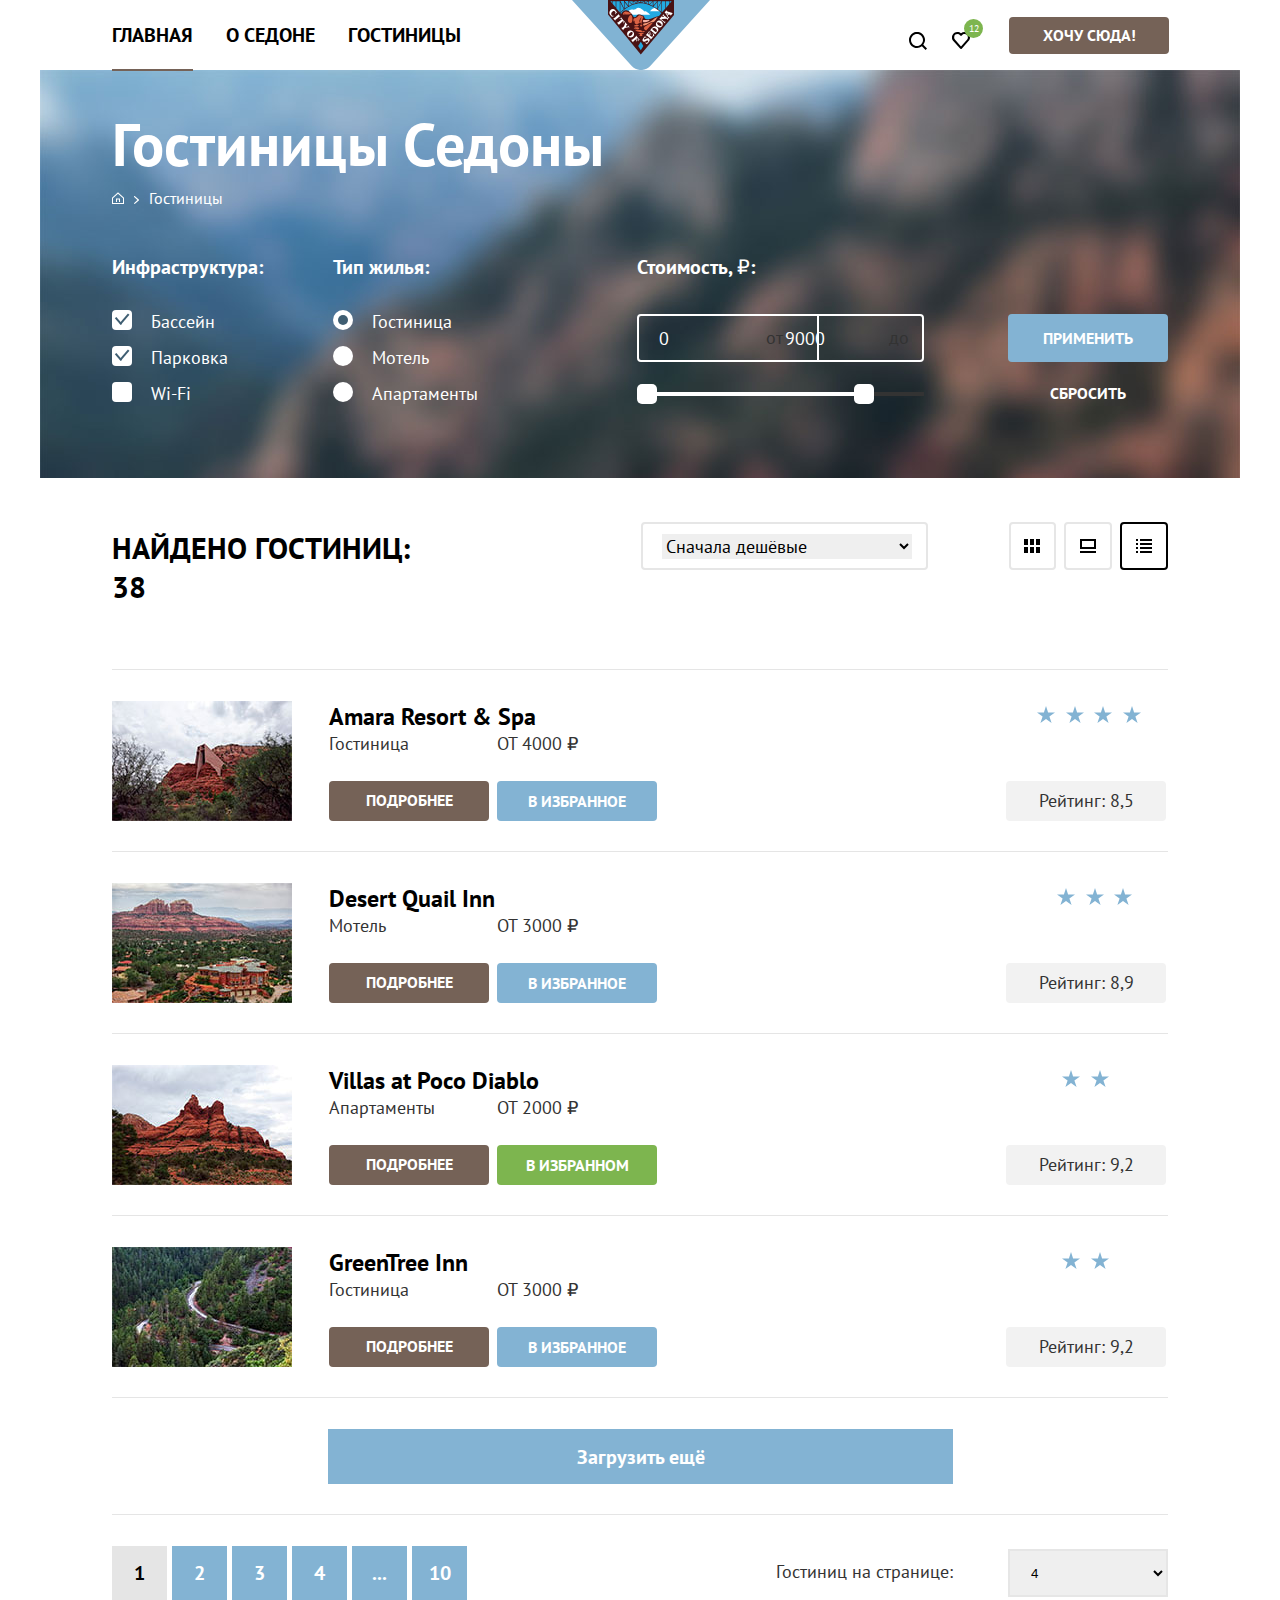
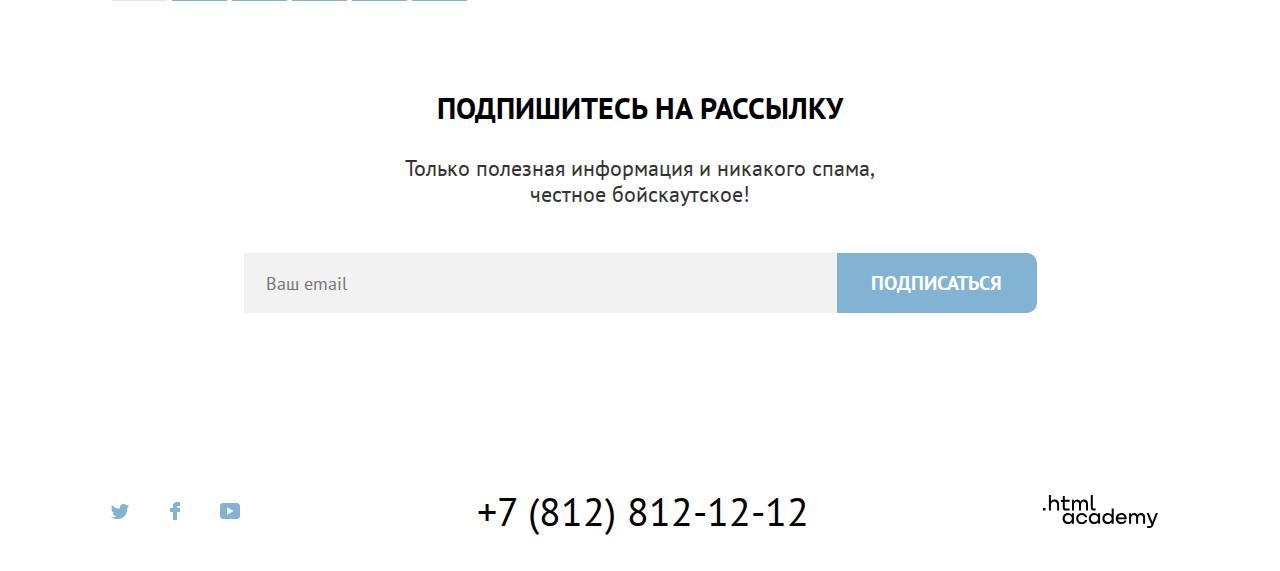
==== commit d071afd5: "teme-8" ====
--- a/catalog.html
+++ b/catalog.html
@@ -39,6 +39,46 @@
                   <span class="navigation-user-liked">12</span>
                   <span class="visually-hidden">Нравиться</span>
                 </a>
+                <div class="popover popover-liked">
+                  <div class="popover-content">
+                    <h2 class="visually-hidden popover-title">Избранное</h2>
+                    <ul class="liked-items-list">
+                      <li class="liked-item">
+                        <a href="#" class="liked-img-title-description">
+                          <img class="liked-item-image" src="images/deserthotel.jpg" width="48" height="48" alt="">
+                          <div class="liked-title-description">
+                            <p class="liked-item-title">Desert Quail Inn</p>
+                            <p class="liked-item-description">Мотель</p>
+                          </div>
+                        </a>
+                        <button type="button" class="liked-item-button">
+                          <svg width="16" height="16" xmlns="http://www.w3.org/2000/svg">
+                            <path fill-rule="evenodd" clip-rule="evenodd" d="M15.3 2.3H.6c-.3 0-.6.2-.6.5s.3.6.6.6h1.7v12c0 .3.3.6.6.6h10.2c.3 0 .6-.3.6-.6v-12h1.7c.3 0 .6-.3.6-.6s-.4-.5-.7-.5Zm-2.8 12.5H3.4V3.4h9.1v11.4ZM6.2 1.2h3.4c.3 0 .6-.3.6-.6S10 0 9.7 0H6.2c-.3 0-.5.3-.5.6s.2.6.5.6Z" />
+                            <path fill-rule="evenodd" clip-rule="evenodd" d="M6.2 12c.3 0 .6-.3.6-.6V5.7c0-.3-.3-.6-.6-.6s-.6.3-.6.6v5.7c.1.3.3.6.6.6ZM9.7 12c.3 0 .6-.3.6-.6V5.7c0-.3-.3-.6-.6-.6s-.6.4-.6.6v5.7c0 .3.2.6.6.6Z" />
+                          </svg>
+                          <span class="visually-hidden">Удалить из корзины</span>
+                        </button>
+                      </li>
+                      <li class="liked-item">
+                        <a href="#" class="liked-img-title-description">
+                          <img class="liked-item-image" src="images/villashotel.jpg" width="48" height="48" alt="">
+                          <div class="liked-title-description">
+                            <p class="liked-item-title">Villas at Poco Diablo</p>
+                            <p class="liked-item-description">Апартаменты</p>
+                          </div>
+                        </a>
+                        <button type="button" class="liked-item-button">
+                          <svg width="16" height="16" xmlns="http://www.w3.org/2000/svg">
+                            <path fill-rule="evenodd" clip-rule="evenodd" d="M15.3 2.3H.6c-.3 0-.6.2-.6.5s.3.6.6.6h1.7v12c0 .3.3.6.6.6h10.2c.3 0 .6-.3.6-.6v-12h1.7c.3 0 .6-.3.6-.6s-.4-.5-.7-.5Zm-2.8 12.5H3.4V3.4h9.1v11.4ZM6.2 1.2h3.4c.3 0 .6-.3.6-.6S10 0 9.7 0H6.2c-.3 0-.5.3-.5.6s.2.6.5.6Z" />
+                            <path fill-rule="evenodd" clip-rule="evenodd" d="M6.2 12c.3 0 .6-.3.6-.6V5.7c0-.3-.3-.6-.6-.6s-.6.3-.6.6v5.7c.1.3.3.6.6.6ZM9.7 12c.3 0 .6-.3.6-.6V5.7c0-.3-.3-.6-.6-.6s-.6.4-.6.6v5.7c0 .3.2.6.6.6Z" />
+                          </svg>
+                          <span class="visually-hidden">Удалить из корзины</span>
+                        </button>
+                      </li>
+                    </ul>
+                  </div>
+                  <button class="popover-button" type="button">Все избранные</button>
+                </div>
               </li>
               <li class="navigation-user-item">  
                 <button class="button" type="button">Хочу сюда!</button>
@@ -82,65 +122,76 @@
                     <li class="catalog-filter-item">
                       <label class="control">
                         <input class="visually-hidden control-input" type="checkbox" name="bed-head-for-men" checked>
-                        <span class="control-mark"></span>
+                        <span class="control-infrastructure-mark"></span>
                         <span class="control-label">Бассейн</span>
                       </label>
                     </li>
                     <li class="catalog-filter-item">
                       <label class="control">
                         <input class="visually-hidden control-input" type="checkbox" name="homme-deep-cleansing-cool" checked>
-                        <span class="control-mark"></span>
+                        <span class="control-infrastructure-mark"></span>
                         <span class="control-label">Парковка</span>
                       </label>
                     </li>
                     <li class="catalog-filter-item">
-                      <label class="control">
+                      <label class="control-infrastructure">
                         <input class="visually-hidden control-input" type="checkbox" name="so-intense">
-                        <span class="control-mark"></span>
+                        <span class="control-infrastructure-mark"></span>
                         <span class="control-label">Wi-Fi</span>
                       </label>
                   </ul>
                 </fieldset>    
+
                 <fieldset class="catalog-filter-houses">
                   <legend class="catalog-filter-title">Тип жилья:</legend>
                   <ul class="catalog-filter-list">
                     <li class="catalog-filter-item">
                       <label class="control">
                         <input class="visually-hidden control-input" type="radio" name="product-group" value="shaving-supplies" checked>
-                        <span class="control-mark"></span>
+                        <span class="control-houses-mark"></span>
                         <span class="control-label">Гостиница</span>
                       </label>
                     </li>
                     <li class="catalog-filter-item">
                       <label class="control">
                         <input class="visually-hidden control-input" type="radio" name="product-group" value="care-products">
-                        <span class="control-mark"></span>
+                        <span class="control-houses-mark"></span>
                         <span class="control-label">Мотель</span>
                       </label>
                     </li>
                     <li class="catalog-filter-item">
                       <label class="control">
                         <input class="visually-hidden control-input" type="radio" name="product-group" value="accessories">
-                        <span class="control-mark"></span>
+                        <span class="control-houses-mark"></span>
                         <span class="control-label">Апартаменты</span>
                       </label>
                     </li>
                   </ul>
-                </fieldset>    
+                </fieldset>   
+
                 <fieldset class="catalog-filter-price">
-                  <legend class="catalog-filter-title">Стоимость,₽:</legend>
-                  <label class="catalog-filter-label"></label>
-                   0 <input class="catalog-filter-input" type="number" name="min-price"> от
-                  </label>
-                  <label class="catalog-filter-label">
-                    9000 <input class="catalog-filter-input" type="number" name="max-price"> до
-                  </label>
-                  <button class="range-toggle toggle-min" type="button">
-                    <span class="visually-hidden">Изменить минимальную цену.</span>
-                  </button>
-                  <button class="range-toggle toggle-max" type="button">
-                    <span class="visually-hidden">Изменить максимальную цену.</span>
-                  </button>
+                  <legend class="catalog-filter-title">Стоимость, ₽:</legend>
+                  <div class="range">
+                    <div class="range-wrapper-inputs">
+                      <label class="catalog-filter-label">
+                        <input class="range-input" type="number" name="min-price" value="0"> от
+                      </label>
+                      <label class="catalog-filter-label">
+                        <input class="range-input" type="number" name="max-price" value="9000"> до
+                      </label>
+                    </div>
+
+                    <div class="range-scale">
+                      <div class="range-bar" style="left: 0; width: 227px">
+                        <button class="range-toggle toggle-min">
+                          <span class="visually-hidden">Изменить минимальную цену.</span>
+                        </button>
+                        <button class="range-toggle toggle-max">
+                          <span class="visually-hidden">Изменить максимальную цену.</span>
+                        </button>
+                      </div>
+                    </div>
+                  </div>      
                 </fieldset>
                 <div class="buttons">
                   <button class="button-apply" type="submit">Применить</button>
@@ -155,7 +206,7 @@
           <div class="container">
             <div class="catalog-sorting">
               <h2 class="catalog-title">Найдено гостиниц: 38</h2>
-              <form class="catalog-sorting-type">
+              <form class="catalog-sorting-type" action="https://echo.htmlacademy.ru/">
                 <label class="visually-hidden" for="sorting">Сортировка</label>
                 <select class="select-control" id="sorting" name="sorting">
                   <option value="popular">Сначала дешёвые</option>
@@ -294,9 +345,9 @@
               <a class="pagination-link" href="#">10</a>
             </li>
           </ul>  
-          <form class="sorting-page-hotels">
+          <form class="sorting-page-hotels" action="https://echo.htmlacademy.ru/">
             <label class="sorting-page" for="sorting">Гостиниц на странице:</label>
-            <select class="select-control" id="sorting-hotels" name="sorting">
+            <select class="select-hotels-control" id="sorting" name="sorting">
               <option value="four">4</option>
               <option value="eight">8</option>
               <option value="twelve">12</option>
--- a/css/styles.css
+++ b/css/styles.css
@@ -178,7 +178,7 @@
 }
 
 .button-apply:focus {
-  border: 3px solid #FFFFFF;
+  outline: 3px solid #FFFFFF;
   border-radius: 4px;
   box-sizing: border-box;
 }
@@ -209,7 +209,7 @@
 }
 
 .button-reset:focus {
-  border: 3px solid #83B3D3;
+  outline: 3px solid #83B3D3;
   box-sizing: border-box;
   border-radius: 4px;
 }
@@ -362,6 +362,152 @@
   border-radius: 50%;
 }
 
+.popover {
+  position: absolute;
+  top: 70px;
+  right: 150px;
+  z-index: 1;
+  width: 400px;
+  font-family: "PT Sans Narrow", sans-serif;
+  background-color: #FFFFFF;
+  min-height: 232px;
+  border: 1px solid #E6E6E6;
+  box-sizing: border-box;
+  box-shadow: 0px 25px 50px rgba(0, 0, 0, 0.15);
+  border-radius: 20px;
+  display: none;
+}
+
+
+
+.popover-liked::before {
+  content: ''; 
+  position: absolute; 
+  top: -20px;
+  left: 185px; 
+  border: 10px solid transparent; 
+  border-bottom: 10px solid #FFFFFF;
+}
+
+.popover-open {
+  display: block;
+}
+
+.popover-content {
+  height: 100%;
+}
+
+.liked-items-list {
+  padding: 0;
+}
+
+.liked-item {
+  display: flex;
+  margin: 25px;
+  padding: 0;
+  height: 48px;
+}
+
+.liked-img-title-description {
+  display: flex;
+  text-decoration: none;
+  height: 55px;
+}
+
+.liked-img-title-description:hover {
+  opacity: 0.6;
+}
+
+.liked-img-title-description:focus {
+  border: 3px solid #83B3D3;
+  box-sizing: border-box;
+  border-radius: 10px;
+}
+
+.liked-img-title-description:hover {
+  opacity: 0.3;
+}
+
+.liked-item-image {
+  border-radius: 24px;
+}
+
+.liked-title-description {
+  width: 261px;
+}
+
+.liked-item-title {
+  font-family: "PT Sans Bold";
+  font-size: 18px;
+  padding-left: 17px;
+  margin: 0;
+  color: #000000;
+}
+
+.liked-item-description {
+  font-family: "PT Sans";
+  font-size: 16px;
+  padding-left: 17px;
+  margin: 0;
+  color: #333333;
+}
+
+.liked-item-button {
+  width: 30px;
+  height: 30px;
+  fill: #e5e5e5;
+  background-color: #FFFFFF;
+  margin-left: 18px;
+  padding: 0;
+  border: none;
+  cursor: pointer;
+}
+
+.liked-item-button:hover {
+  fill: #000000;
+}
+
+.liked-item-button:focus {
+  border: 3px solid #83B3D3;
+  box-sizing: border-box;
+  border-radius: 10px;
+}
+
+.liked-item-button:active {
+  fill: #e5e5e5;
+}
+
+.popover-button {
+  position: absolute;
+  font-family: "PT Sans Bold";
+  width: 401px;
+  height: 60px;
+  left: -2px;
+  top: 172px;
+  align-items: center;
+  text-align: center;
+  text-transform: uppercase;
+  color: #FFFFFF;
+  font-size: 16px;
+  line-height: 21px;
+  background: #756257;
+  border-radius: 0px 0px 20px 20px;
+  cursor: pointer;
+  border: none;
+}
+
+.popover-button:hover {
+  background: #615048;
+}
+
+.popover-button:focus {
+  border: 3px solid #83B3D3;
+}
+
+.popover-button:active {
+  opacity: 0.3;
+}
+
 .main-container {
   margin: 0 auto;
 }
@@ -384,8 +530,9 @@
 
 .catalog-heading-holder {
   margin: 0 auto;
+  height: 408px;
   background-image: url("../images/catalogbackground.png");
-  background-size: auto;
+  background-size: cover;
   background-repeat: no-repeat;
 }
 
@@ -686,33 +833,262 @@
   justify-content: space-between;
 }
 
+.catalog-filter-list {
+  padding: 0;
+  margin-top: 30px;
+  list-style-type: none;
+}
+
+.catalog-filter-item:not(:last-child) {
+  margin-bottom: 13px;
+}
+
 .catalog-filter-infrastructure {
-  width: 531px;
+  width: 150px;
   margin: 0 67px 30px 0;
   padding: 0;
-}
-
-.catalog-filter-title {
-  font-family: "PT Sans Bold";
-  font-size: 20px;
-  line-height: 26px;
-  color: #242424;
-  text-transform: uppercase;
-}
-
-.catalog-filter-label {
-  font-family: "PT Sans";
-}
-
-.catalog-filter-houses {
-  margin: 0;
-  padding: 0;
+  border: none;
+}
+
+.control {
+  position: relative;
+  display: block;
+}
+
+.control-infrastructure-mark {
+  position: absolute;
+  width: 20px;
+  height: 20px;
+  background: #FFFFFF;
+  border-radius: 4px;
+  border: none;
+  cursor: pointer;
+}
+
+.control-infrastructure-mark:hover {
+  background: rgba(255, 255, 255, 0.6);
+  border-radius: 4px;
+}
+
+.control-infrastructure-mark:focus {
+  outline: 3px solid #83B3D3;
+  border-radius: 4px;
+}
+
+.control-infrastructure-mark:active {
+  background: rgba(255, 255, 255, 0.3);
+  border-radius: 4px;
+}
+
+.control-input[type="checkbox"]:checked + .control-infrastructure-mark::before {
+  position: absolute;
+  content: '';
+  top: 10px;
+  left: 2px;   
+  width: 9px;
+  height: 2px;
+  background: #3F5E72;
+  -webkit-transform: rotate(50deg);
+  transform: rotate(50deg);
+}
+
+.control-input[type="checkbox"]:checked + .control-infrastructure-mark::after {
+  position: absolute; 
+  content: '';
+  top: 8px;
+  left: 6px;
+  width: 13px;
+  height: 2px;
+  background: #3F5E72;
+  -webkit-transform: rotate(-50deg);
+  transform: rotate(-50deg);
 }
 
 .control-label {
   font-family: "PT Sans";
   font-size: 18px;
   line-height: 23px;
+  margin-left: 39px;
+  color: #ffffff;
+}
+
+.catalog-filter-houses {
+  width: 144px;
+  margin: 0;
+  padding: 0;
+  border: none;
+}
+
+.control-input[type="radio"] + .control-houses-mark {
+  border-radius: 50%;
+}
+
+.control-houses-mark {
+  position: absolute;
+  width: 20px;
+  height: 20px;
+  background: #FFFFFF;
+  border-radius: 4px;
+  border: none;
+  cursor: pointer;
+}
+
+.control-houses-mark:focus {
+  border: 3px solid #83B3D3;
+}
+
+.control-input[type="radio"]:checked + .control-houses-mark::before {
+  position: absolute;
+  left: 25%;
+  right: 25%;
+  top: 25%;
+  bottom: 25%;
+  background-color: #3F5E72;
+  border-radius: 50%;
+  content: "";
+}
+
+.catalog-filter-price {
+  margin: 0;
+  margin-left: 157px;
+  margin-right: 81px;
+  padding: 0;
+  border: none;
+}
+
+.catalog-filter-title {
+  font-family: "PT Sans Bold";
+  font-size: 20px;
+  line-height: 26px;
+  padding: 0;
+  color: #ffffff;
+}
+
+.catalog-filter-label {
+  display: flex;
+  justify-content: space-between;
+  font-family: "PT Sans";
+  width: 143px;
+}
+
+.catalog-filter-label::after {
+  position: absolute;
+  width: 44px;
+  height: 0px;
+  left: 795px;
+  top: 336px;
+  border: 1px solid #FFFFFF;
+  transform: rotate(90deg);
+  content: "";  
+}
+
+.range {
+  margin-top: 34px;
+}
+
+.range-wrapper-inputs {
+  display: flex;
+  align-items: center;
+  justify-content: space-around;
+  width: 287px;
+  height: 48px;
+  padding-left: 18px;
+  padding-right: 13px;
+  border: 2px solid #FFFFFF;
+  box-sizing: border-box;
+  border-radius: 4px;
+  cursor: pointer;
+}
+
+.range-wrapper-inputs:hover {
+  opacity: 0.6;
+  border: 2px solid #FFFFFF;
+  box-sizing: border-box;
+  border-radius: 4px 0px 0px 4px;
+}
+
+.range-wrapper-inputs:focus {
+  border: 2px solid #FFFFFF;
+  box-sizing: border-box;
+  box-shadow: 0px 0px 0px 3px #81B3D2;
+  border-radius: 4px 0px 0px 4px;
+}
+
+.range-wrapper-inputs:active {
+  background: #756257;
+  border: 2px solid #FFFFFF;
+  box-sizing: border-box;
+  border-radius: 4px 0px 0px 4px;
+}
+
+.range-input {
+  width: 40px;
+  font-family: "PT Sans";
+  background-color: transparent;
+  color: white;
+  border: none;
+  appearance: textfield;
+}
+
+.range-input::-webkit-outer-spin-button,
+.range-input::-webkit-inner-spin-button {
+  appearance: none;
+  margin: 0;
+}
+
+.range-scale {
+  position: relative;
+  width: 287px;
+  height: 4px;
+  margin-top: 30px;
+  background-color: #333333;
+}
+
+.range-bar {
+  position: absolute;
+  height: 4px;
+  background-color: #fff;
+}
+
+.range-toggle {
+  position: absolute;
+  width: 20px;
+  height: 20px;
+  background: #FFFFFF;
+  border-radius: 5px;
+  cursor: pointer;
+  border: none;
+}
+
+.range-toggle:hover {
+  box-shadow: 0px 4px 10px rgba(0, 0, 0, 0.25);
+  border-radius: 5px;
+}
+
+.range-toggle:focus {
+  outline: 3px solid #83B3D3;
+  box-shadow: 0px 4px 10px rgba(0, 0, 0, 0.25);
+  border-radius: 5px;
+} 
+
+.range-toggle:active {
+  border: 2px solid #83B3D3;
+  box-shadow: 0px 7px 15px rgba(0, 0, 0, 0.4);
+  border-radius: 5px;
+}
+
+.toggle-min {
+  top: -8px;
+}
+
+.toggle-max {
+  top: -8px;
+  right: -10px;
+}
+
+.buttons {
+  width: 160px;
+  margin-top: 60px;
 }
 
 .catalog-sorting {
@@ -741,20 +1117,20 @@
   transition: color ease-in-out .2s;
 }
 
-.catalog-sorting-type:hover {
+.catalog-sorting-type:hover, .select-hotels-control:hover {
   border: 2px solid #83B3D3;
   box-sizing: border-box;
   border-radius: 4px;
 }
 
-.catalog-sorting-type:focus {
+.catalog-sorting-type:focus, .select-hotels-control:focus {
   border: 2px solid #83B3D3;
   box-sizing: border-box;
   border-radius: 4px;
   outline: none;
 }
 
-.catalog-sorting-type:active {
+.catalog-sorting-type:active, .select-hotels-control:active {
   color: #333333;
   opacity: 0.3;
   border: 2px solid #E6E6E6;
@@ -768,10 +1144,11 @@
   line-height: 23px;
   width: 250px;
   margin: 10px 20px 13px 19px;
-  border:#ffffff;
-}
-
-option {
+  border: #ffffff;
+  cursor: pointer;
+}
+
+.option {
   padding-right: 94px;
 }
 
@@ -1162,12 +1539,13 @@
   text-decoration: none;
 }
 
-.sorting-page-hotels .select-control {
+.select-hotels-control {
   margin: 34px 0 93px 51px;
   padding-left: 17px;
   width: 160px;
   height: 48px;
   border: 2px solid #E6E6E6;
+  cursor: pointer;
 }
 
 .sorting-page {
@@ -1313,4 +1691,270 @@
 
 .footer-made-link:active {
   opacity: 0.3;
-}+}
+
+.modal-container {
+  position: fixed;
+  top: 0;
+  left: 0;
+  display: flex;
+  width: 100%;
+  height: 100%;
+  background: rgba(242, 242, 242, 0.8);
+}
+
+.modal-container-close {
+  display: none;
+}
+
+.modal {
+  position: relative;
+  margin: auto;
+  padding: 54px 70px 70px 70px;
+  background-color: #FFFFFF;
+}
+
+.modal-auth {
+  width: 575px;
+  height: 561px;
+  box-shadow: 0px 25px 50px rgba(0, 0, 0, 0.15);
+  border-radius: 30px;
+}
+
+.modal-title {
+  margin: 0;
+  margin-bottom: 59px;
+  font-family: "PT Sans Bold", sans-serif;
+  font-size: 30px;
+  line-height: 40px;
+  color: #000000;
+  text-transform: uppercase;
+}
+
+.modal-close-button {
+  position: absolute;
+  padding: 0;
+  top: 0;
+  right: 70px;
+  margin-top: 54px;
+  width: 53px;
+  height: 53px;
+  background-color: #F2F2F2;;
+  border: none;
+  background-image: url("../images/close.svg");
+  background-repeat: no-repeat;
+  background-position: center;
+  border-radius: 50%;
+  cursor: pointer;
+}  
+
+.modal-close-button:hover {
+  background-color: #E6E6E6;
+}
+
+.modal-close-button:focus {
+  border: 3px solid #83B3D3;
+}
+
+.modal-close-button:active {
+  opacity: 0.3;
+}
+
+.modal-button {
+  width: 575px;
+  height: 60px;
+  font-family: "PT Sans Bold";
+  font-size: 20px;
+  line-height: 40px;
+  margin-top: 40px;
+  margin-bottom: 70px;
+  text-align: center;
+  text-transform: uppercase;
+  color: #FFFFFF;
+  background: #83B3D3;
+  border-radius: 10px;
+  border:none;
+  cursor: pointer;
+}
+
+.modal-button:hover {
+  background: #68A2CA;
+}
+
+.modal-button:focus {
+  border: 3px solid #756257;
+  border-radius: 10px;
+}
+
+.modal-button:active {
+  opacity: 0.3;
+}
+
+.appointment-title {
+  font-family: "PT Sans Bold", sans-serif;
+  font-size: 18px;
+  line-height: 40px;
+  margin: 0;
+  padding: 0;
+  color: #000000;
+}
+
+.appointment-form-group {
+  margin: 0;
+}
+
+.appointment-form-field {
+  padding: 0 18px;
+  width: 420px;
+  height: 50px;
+  margin-left: 45px;
+  background: #F2F2F2;
+  border: 4px solid transparent;
+  box-sizing: border-box;
+  background-image: url("../images/calendar.svg");
+  background-position: right;
+  background-repeat: no-repeat;
+  
+}
+
+.appointment-info {
+  font-family: "PT Sans";
+  font-size: 16px;
+  line-height: 40px;
+  margin: 0 0 0 152px;
+  padding: 0;
+  color: #FF5757;
+}
+
+.appointment-information {
+  font-family: "PT Sans";
+  font-size: 16px;
+  line-height: 40px;
+  margin: 0 0 0 152px;
+  padding: 0;
+  color: #333333;
+}
+
+.amount {
+  display: flex;
+  justify-content: space-between;
+  align-items: center;
+  height: 40px;
+  width: 575px;
+  box-sizing: border-box;
+}
+
+.amount-field {
+  font: inherit;
+  width: 70px;
+  margin: 0;
+}
+
+.amount-of-adults,
+.amount-of-children {
+  font-family: "PT Sans Bold";
+  font-size: 18px;
+  line-height: 40px;
+  color: #000000;
+}
+
+.amount-of-children {
+  margin-left: 56px;
+}
+
+.amount button[name="min-adult"] {
+  margin-left: 70px;
+}
+
+.amount button[name="min-children"] {
+  margin-left: 18px;
+}
+
+.amount button {
+  height: 50px;
+  width: 40px;
+  border: none;
+  background-color: #f2f2f2;
+}
+
+.button-min {
+  background-image: url("../images/minus.svg");
+  background-position: center;
+  background-repeat: no-repeat;
+}
+
+.button-pluse {
+  background-image: url("../images/plus.svg");
+  background-position: center;
+  background-repeat: no-repeat;
+}
+
+button, input {
+  overflow: visible;
+  font: inherit;
+}  
+
+.amount-field {
+  width: 60px;
+  height: 48px;
+  border: none;
+  background-color: #f2f2f2;
+  text-align: center;
+}
+
+.amount button[name="plus-adult"] {
+  margin-right: 52px;
+}
+
+.info-link {
+  position: relative;
+  margin-left: 12px;
+  transition: color ease-in-out .2s;
+}
+
+.info-icon {
+  transition: fill ease-in-out .2s;
+}
+
+.info-title {
+  position: absolute;
+  top: -5px;
+  right: -4px;
+  width: 19px;
+  height: 19px;
+  font-size: 12px;
+  color: #ffffff;
+  border-radius: 50%;
+}
+
+.popover-info {
+  position: absolute;
+  top: 420px;
+  right: 85px;
+  z-index: 1;
+  width: 256px;
+  min-height: 143px;
+  box-sizing: border-box;
+  background: #333333;
+  box-shadow: 0px 15px 30px rgba(0, 0, 0, 0.3);
+  border-radius: 10px;
+  display: none;
+}
+
+.popover-info::before {
+  content: ''; 
+  position: absolute; 
+  top: -20px;
+  left: 122px; 
+  border: 10px solid transparent; 
+  border-bottom: 10px solid #333333;
+}  
+
+.popover-description {
+  font-family: "PT Sans";
+  font-size: 16px;
+  line-height: 20px;
+  color: #FFFFFF;
+  padding: 15px 18px 18px 22px;
+  margin: 0;
+}
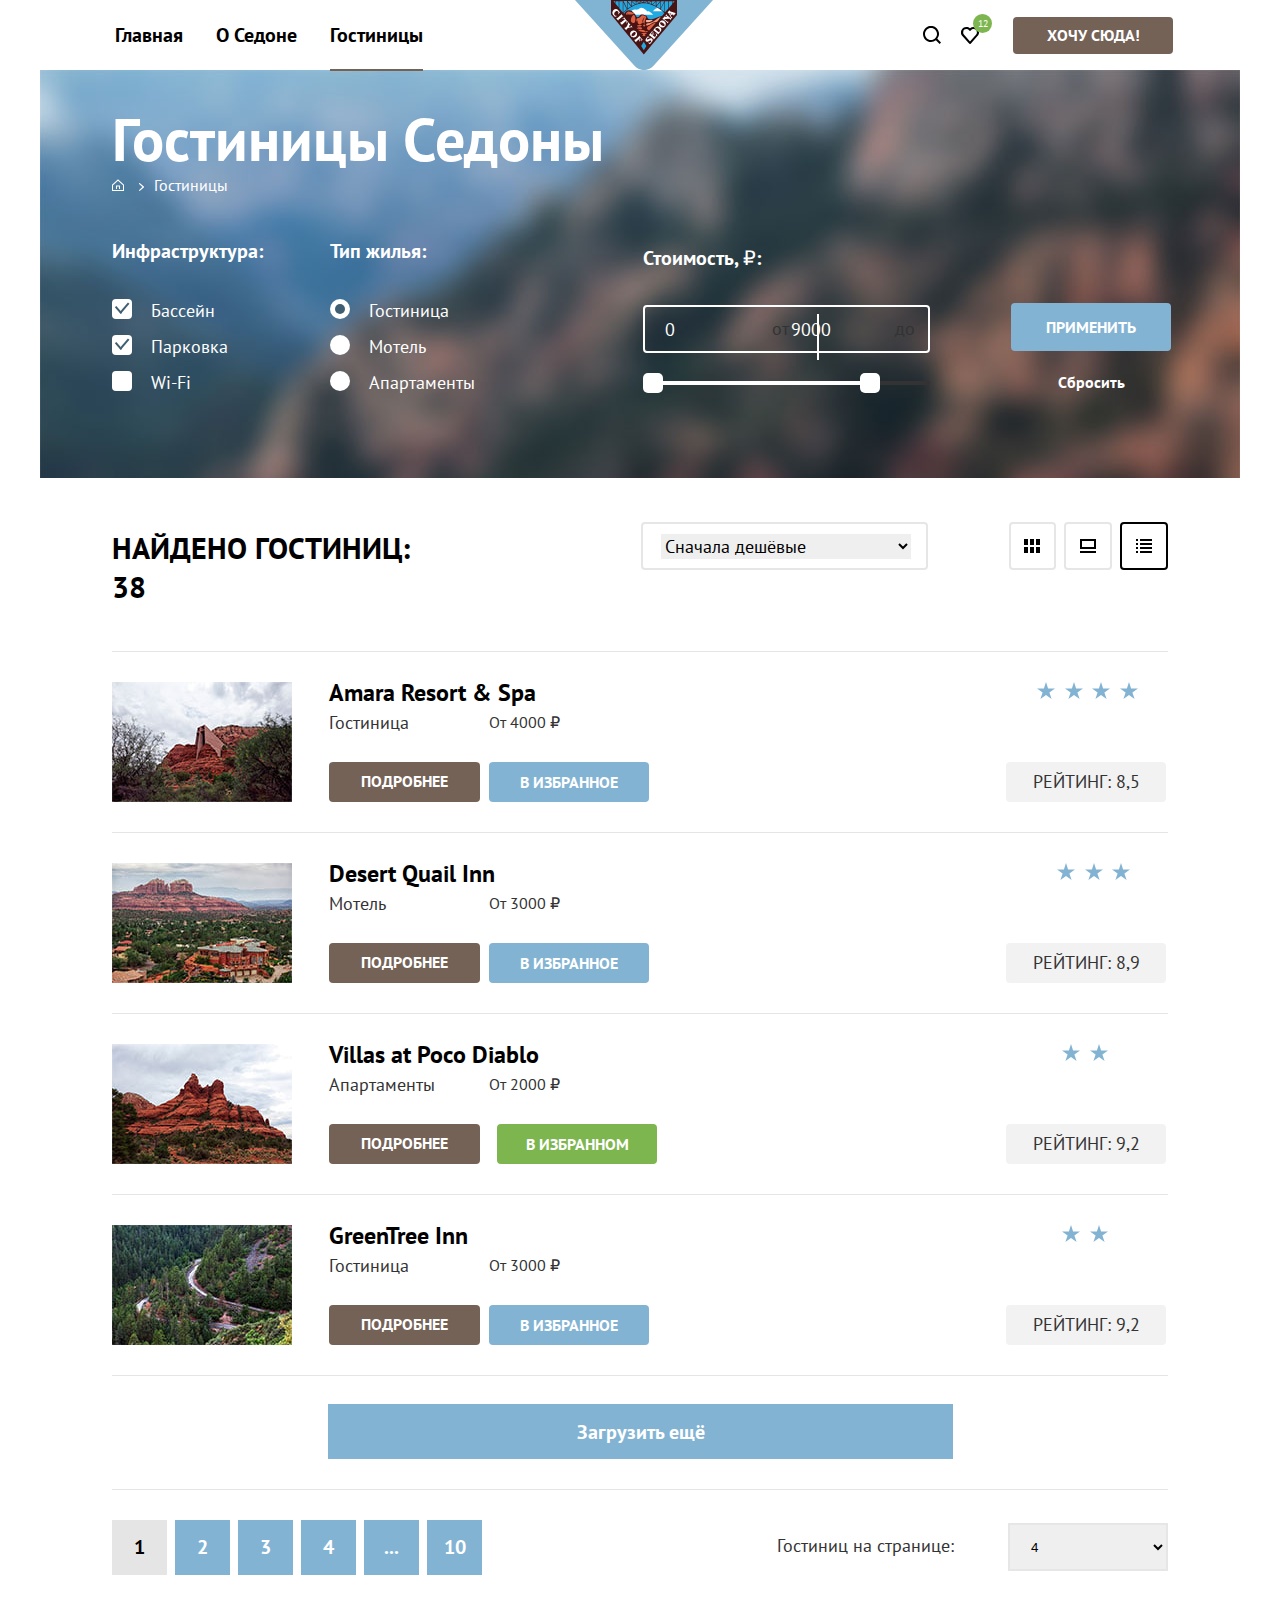
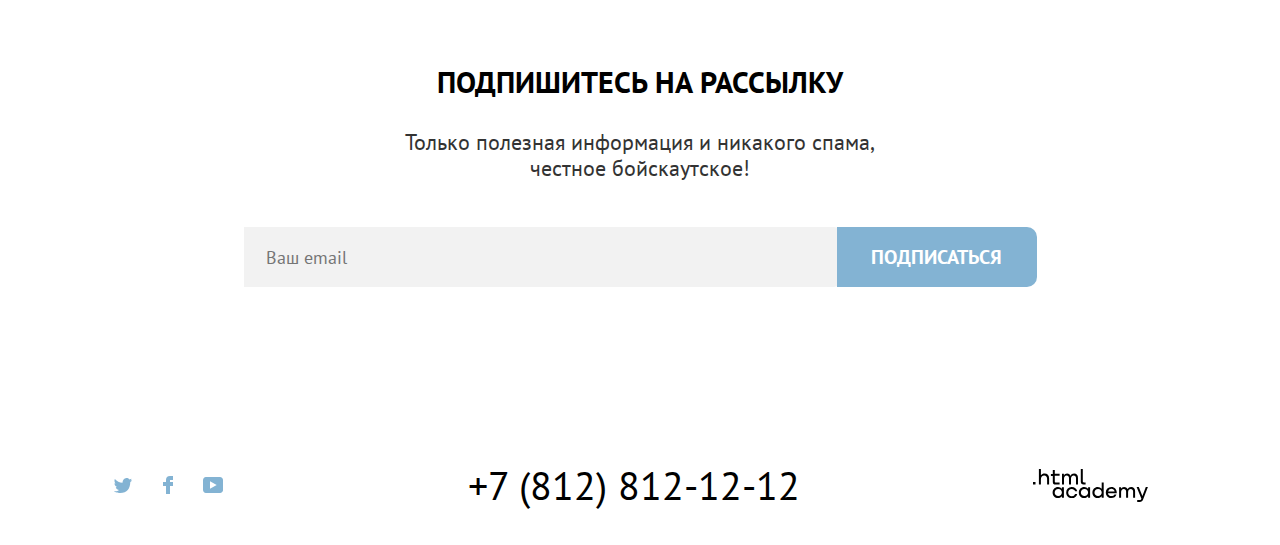
==== commit 94ed62cb: "tema-8_changes" ====
--- a/catalog.html
+++ b/catalog.html
@@ -12,13 +12,13 @@
           <nav class="navigation">
             <ul class="navigation-list">
               <li class="navigation-item">
-                <a class="navigation-link navigation-link-current" href="index.html">Главная</a>
+                <a class="navigation-link" href="index.html">Главная</a>
               </li> 
               <li class="navigation-item">
                 <a class="navigation-link" href="about.html">О Седоне</a>
               </li>
               <li class="navigation-item"> 
-                <a class="navigation-link" href="catalog.html">Гостиницы</a>
+                <a class="navigation-link navigation-link-current" href="catalog.html">Гостиницы</a>
               </li>
             </ul>
             <a href="index.html"><img class="header-logo" src="images/sedona.svg" width="138" height="70" alt="Логотип Седона"></a>
@@ -33,7 +33,7 @@
               </li>
               <li class="navigation-user-item">  
                 <a class="navigation-user-link" href="#">
-                  <svg class="navigation-user-icon" aria-hidden="true" focusable="false" width="31" height="27" xmlns="http://www.w3.org/2000/svg">
+                  <svg class="navigation-user-icon-liked" aria-hidden="true" focusable="false" width="18" height="27" xmlns="http://www.w3.org/2000/svg">
                     <path fill-rule="evenodd" clip-rule="evenodd" d="M8.9 27a1 1 0 0 1-.8-.4l-7-7.9A5.4 5.4 0 0 1 5.5 10c1.3 0 2.5.5 3.5 1.3a5.5 5.5 0 0 1 9 4.1c0 1.3-.5 2.5-1.3 3.4l-7 7.9c-.2.2-.4.3-.8.3Zm-6-9.5L9 24.4l6.2-7c.5-.5.7-1.2.7-2 0-1.8-1.5-3.3-3.3-3.3-1 0-2 .5-2.7 1.3-.3.3-.6.4-.9.4-.3 0-.6-.2-.8-.4a3.7 3.7 0 0 0-2.7-1.3 3.3 3.3 0 0 0-3.3 3.3c-.1.9.3 1.6.7 2.1-.1 0-.1 0 0 0Z" />
                   </svg> 
                   <span class="navigation-user-liked">12</span>
--- a/css/styles.css
+++ b/css/styles.css
@@ -37,7 +37,8 @@
 
 .container-small {
   margin: 0 auto;
-  padding: 0 60px;
+  padding-left: 63px;
+  padding-right: 70px;
 }
 
 .visually-hidden {
@@ -198,7 +199,6 @@
   color: #FFFFFF;
   background: transparent;
   text-decoration: none;
-  text-transform: uppercase;
   border:none;
   cursor: pointer;
   transition: background-color ease-in-out .2s; 
@@ -220,6 +220,7 @@
 
 .header {
   color: #000000;
+  min-height: 65px;
 }
 
 .navigation {
@@ -264,7 +265,6 @@
   color: #000000;
   background-color: #FFFFFF;
   text-decoration: none;
-  text-transform: uppercase;
   transition: color ease-in-out .2s;
 }
 
@@ -294,13 +294,14 @@
   content: "";  
 }
 
-.navigation-user-link {
+.navigation-user-link-liked {
   position: relative;
   display: flex;
   justify-content: center;
   align-items: center;
   width: 38px;
   height: 38px;
+  padding: 0;
   border: 3px solid transparent;
   box-sizing: border-box;
   text-decoration: none;
@@ -308,6 +309,21 @@
   transition: color ease-in-out .2s;
 }
 
+.navigation-user-link {
+  position: relative;
+  display: flex;
+  justify-content: center;
+  align-items: center;
+  width: 38px;
+  height: 38px;
+  padding: 0;
+  border: 3px solid transparent;
+  box-sizing: border-box;
+  text-decoration: none;
+  text-transform: uppercase;
+  transition: color ease-in-out .2s;
+}
+
 .navigation-user-link:hover {
   fill: #756257;
 }
@@ -329,6 +345,11 @@
   transition: fill ease-in-out .2s;
 }
 
+.navigation-user-icon-liked {
+  margin-bottom: 10px;
+  transition: fill ease-in-out .2s;
+}
+
 .navigation-user {
   display: flex;
   align-items: center;
@@ -338,12 +359,8 @@
   list-style-type: none;
 }
 
-.navigation-user-item {
-  margin-right: 11px;
-}
-
 .navigation-user-item:nth-child(2) {
-  margin-right: 23px;
+  margin-right: 24px;
 }
 
 .navigation-user-liked {
@@ -351,8 +368,8 @@
   display: flex;
   align-items: center;
   justify-content: center;
-  top: 0;
-  right: 0;
+  top: -5px;
+  right: -6px;
   width: 19px;
   height: 19px;
   font-size: 10px;
@@ -364,21 +381,19 @@
 
 .popover {
   position: absolute;
-  top: 70px;
-  right: 150px;
+  top: 66px;
+  right: 835px;
   z-index: 1;
   width: 400px;
   font-family: "PT Sans Narrow", sans-serif;
   background-color: #FFFFFF;
-  min-height: 232px;
+  min-height: 231px;
   border: 1px solid #E6E6E6;
   box-sizing: border-box;
   box-shadow: 0px 25px 50px rgba(0, 0, 0, 0.15);
   border-radius: 20px;
   display: none;
 }
-
-
 
 .popover-liked::before {
   content: ''; 
@@ -429,6 +444,7 @@
 }
 
 .liked-item-image {
+  padding-top: -5px;
   border-radius: 24px;
 }
 
@@ -483,7 +499,7 @@
   width: 401px;
   height: 60px;
   left: -2px;
-  top: 172px;
+  top: 170px;
   align-items: center;
   text-align: center;
   text-transform: uppercase;
@@ -521,6 +537,250 @@
   background-repeat: no-repeat;
 }
 
+.advantages-title {
+  margin: 58px auto 26px;
+  max-width: 720px;
+  font-family: "PT Sans Bold"; 
+  font-size: 30px;
+  line-height: 36px;
+  color: #000000;
+  text-align: center;
+  text-transform: uppercase;
+}
+
+.advantages-description {
+  font-family: "PT Sans"; 
+  margin-bottom: 82px;
+  font-size: 22px;
+  line-height: 36px;
+  color: #333333;
+  text-align: center;
+}
+
+.advantages-services-list {
+  display: flex;
+  flex-wrap: wrap;
+  width: 1200px;
+  margin: 0;
+  padding: 0;
+  box-sizing: border-box;
+}
+
+.advantages-list {
+  display: flex;
+  width: 1200px;
+  margin: 0;
+  padding: 0;
+  list-style-type: none;
+}
+
+.advantages-item-picture {
+  display: flex;
+  padding: 0;
+  color: #FFFFFF;
+  width: 1200px;
+  background-color: #83B3D3;
+  text-align: center;
+  box-sizing: border-box;
+}
+
+.advantages-item-text {
+  width: 400px;
+  height: 384px;
+}
+
+.advantages-item-title {
+  margin-top: 97px;
+  margin-bottom: 27px;
+  font-family: "PT Sans Bold";
+  font-size: 24px;
+  line-height: 28px;
+  text-transform: uppercase;
+  text-align: center;
+}
+
+.advantages-title-description {
+  font-family: "PT Sans";
+  margin: 35px 75px 77px 75px;
+  width: 250px;
+  height: 73px;
+  color: #fff;
+  text-align: center;
+}
+
+.advantages-tit-description {
+  font-family: "PT Sans";
+  margin: 33px 75px 77px 75px;
+  width: 250px;
+  height: 73px;
+  color: #333333;;
+  text-align: center;
+}
+
+.advantages-tit-number {
+  padding: 0 163px;
+}
+
+.advantages-item:nth-child(2) {
+  background: rgba(131, 179, 211, 0.2);;
+}
+
+.services-item {
+  font-family: "PT Sans Bold";
+  padding: 0;
+  width: 400px;
+  height: 384px;
+  text-align: center;
+  color: #000000;
+  list-style-type: none;
+}
+
+.services-item:nth-child(2),
+.services-item:nth-child(4),
+.advantages-item:nth-of-type(1),
+.advantages-item:nth-child(3) {
+  background: rgba(131, 179, 211, 0.12);
+}
+
+.services-item-icon-hm {
+  fill: #81B3D2;
+  margin-top: 89px;
+}
+
+.services-item-icon-et {
+  fill: #81B3D2;
+  margin-top: 91px;
+}
+
+.services-item-icon-as {
+  fill: #81B3D2;
+  margin-top: 85px;
+}
+
+.service-title {
+  margin: 22px 75px 20px 74px;
+  font-size: 24px;
+  line-height: 28px;
+  text-transform: uppercase;
+}  
+
+.service-description {
+  font-family: "PT Sans";
+  margin: 0 75px 79px 75px;
+  font-size: 18px;
+  line-height: 21px;
+  text-align: center;
+  color: #333333;
+}
+
+.search-hotel {
+  width: 1200px;
+  padding: 91px 0;
+  background: #FFFFFF;
+  text-align: center;
+}
+
+.search-question {
+  font-family: "PT Sans Bold";
+  margin-bottom: 29px;
+  margin-top: 0;
+  font-weight: bold;
+  color: #000000;
+  font-size: 30px;
+  line-height: 36px;
+  text-align: center;
+  text-transform: uppercase;
+}
+
+.search-date {
+  font-family: "PT Sans";
+  margin-bottom: 60px;
+  font-size: 22px;
+  line-height: 26px;
+  color: #333333;
+}
+
+.newsletter {
+  width: 1200px;
+  height: 411px;
+  background-image: url("../images/background.png");
+  background-size: auto;
+  text-align: center;
+  color: #333333;
+} 
+
+.newsletter-title {
+  font-family: "PT Sans Bold";
+  margin: 0;
+  padding: 95px 240px 30px 240px;
+  font-weight: bold;
+  font-size: 30px;
+  line-height: 36px;
+  text-align: center;
+  text-transform: uppercase;
+  color: #FFFFFF;
+}
+
+.newsletter-description {
+  font-family: "PT Sans";
+  margin: 0;
+  padding: 0 240px 40px 240px;
+  font-size: 22px;
+  line-height: 26px;
+  text-align: center;
+  color: #FFFFFF;
+}
+
+.newsletter-form {
+  display: flex;
+  align-items: center;
+  justify-content: center;
+}
+
+.newsletter-email {
+  margin: 0;
+}
+
+.field {
+  font-family: "PT Sans", sans-serif; 
+  font-size: 18px;
+  line-height: 26px;
+  width: 600px;
+  height: 60px;
+  margin: 0;
+  background: #F2F2F2;
+  border-radius: 0 10px 10px 0;
+  padding: 0 19px 0 22px;
+  transition: background-color ease-in-out .2s;
+  box-sizing: border-box;
+}
+
+.field:hover {
+  border-radius: 0px 10px 10px 0px;
+}
+
+.field:focus {
+  border: 3px solid #83B3D3;
+  border-radius: 0px 10px 10px 0px;
+  outline: none;
+}
+
+.field:active {
+  border: 2px solid #000000;
+  box-sizing: border-box;
+  border-radius: 0px 10px 10px 0px;
+  outline: none;
+  border: none;
+}
+
+.field:invalid {
+  border: 2px solid #FF5757;
+  box-sizing: border-box;
+  border-radius: 0px 10px 10px 0px;
+  outline: none;
+  border: none;
+}
+
 .catalog-main {
   width: 1200px;
   margin: 0;
@@ -540,243 +800,12 @@
   padding: 0 72px;
 }
 
-.advantages-title {
-  margin: 63px auto 23px;
-  max-width: 720px;
-  font-family: "PT Sans Bold"; 
-  font-size: 30px;
-  line-height: 36px;
-  color: #000000;
-  text-align: center;
-}
-
-.advantages-description {
-  font-family: "PT Sans"; 
-  margin-bottom: 79px;
-  font-size: 22px;
-  line-height: 36px;
-  color: #333333;
-  font-size: 18px;
-  line-height: 21px;
-  text-align: center;
-}
-
-.advantages-services-list {
-  display: flex;
-  flex-wrap: wrap;
-  width: 1200px;
-  margin: 0;
-  padding: 0;
-  box-sizing: border-box;
-}
-
-.advantages-list {
-  display: flex;
-  width: 1200px;
-  margin: 0;
-  padding: 0;
-  list-style-type: none;
-}
-
-.advantages-item-picture {
-  display: flex;
-  padding: 0;
-  color: #FFFFFF;
-  width: 1200px;
-  background-color: #83B3D3;
-  text-align: center;
-  box-sizing: border-box;
-}
-
-.advantages-item-text {
-  width: 400px;
-  height: 384px;
-}
-
-.advantages-item-title {
-  margin-top: 97px;
-  margin-bottom: 25px;
-  font-family: "PT Sans Bold";
-  font-size: 24px;
-  line-height: 28px;
-  text-transform: uppercase;
-  text-align: center;
-}
-
-.advantages-title-description {
-  font-family: "PT Sans";
-  margin: 26px 75px 77px 75px;
-  width: 250px;
-  height: 73px;
-  color: #333333;
-  text-align: center;
-}
-
-.advantages-item:nth-child(2) {
-  background: rgba(131, 179, 211, 0.2);;
-}
-
-.services-item {
-  font-family: "PT Sans Bold";
-  padding: 0;
-  width: 400px;
-  height: 384px;
-  text-align: center;
-  color: #000000;
-  list-style-type: none;
-}
-
-.services-item:nth-child(2),
-.services-item:nth-child(4),
-.advantages-item:nth-of-type(1),
-.advantages-item:nth-child(3) {
-  background: rgba(131, 179, 211, 0.12);
-}
-
-.services-item-icon-hm {
-  fill: #81B3D2;
-  margin-top: 89px;
-}
-
-.services-item-icon-et {
-  fill: #81B3D2;
-  margin-top: 91px;
-}
-
-.services-item-icon-as {
-  fill: #81B3D2;
-  margin-top: 85px;
-}
-
-.service-title {
-  margin: 23px 75px 20px 75px;
-  font-size: 24px;
-  line-height: 28px;
-}  
-
-.service-description {
-  font-family: "PT Sans";
-  margin: 0 75px 79px 75px;
-  font-size: 18px;
-  line-height: 21px;
-  text-align: center;
-  color: #333333;
-}
-
-.search-hotel {
-  width: 1200px;
-  background: #FFFFFF;
-  text-align: center;
-}
-
-.search-question {
-  font-family: "PT Sans Bold";
-  margin: 91px 240px 15px 240px;
-  font-weight: bold;
-  color: #000000;
-  font-size: 30px;
-  line-height: 36px;
-  text-align: center;
-  text-transform: uppercase;
-}
-
-.search-date {
-  font-family: "PT Sans";
-  margin: 0 240px 73px 240px;
-  font-size: 22px;
-  line-height: 26px;
-  color: #333333;
-}
-
-.newsletter {
-  margin-top: 91px;
-  width: 1200px;
-  height: 411px;
-  background-image: url("../images/background.png");
-  background-size: auto;
-  text-align: center;
-  color: #333333;
-} 
-
-.newsletter-title {
-  font-family: "PT Sans Bold";
-  margin: 0;
-  padding: 95px 240px 15px 240px;
-  font-weight: bold;
-  font-size: 30px;
-  line-height: 36px;
-  text-align: center;
-  text-transform: uppercase;
-  color: #FFFFFF;
-}
-
-.newsletter-description {
-  font-family: "PT Sans";
-  margin: 0;
-  padding: 0 240px 26px 240px;
-  font-size: 22px;
-  line-height: 26px;
-  text-align: center;
-  color: #FFFFFF;
-}
-
-.newsletter-form {
-  display: flex;
-  align-items: center;
-  justify-content: center;
-}
-
-.newsletter-email {
-  margin: 0;
-}
-
-.field {
-  font-family: "PT Sans", sans-serif; 
-  font-size: 18px;
-  line-height: 26px;
-  width: 600px;
-  height: 60px;
-  margin: 0;
-  background: #F2F2F2;
-  border-radius: 10px 0 0 10px;
-  border: 3px solid transparent;
-  padding: 0 19px 0 22px;
-  transition: background-color ease-in-out .2s;
-  box-sizing: border-box;
-}
-
-.field:hover {
-  border-radius: 0px 10px 10px 0px;
-}
-
-.field:focus {
-  border: 3px solid #83B3D3;
-  border-radius: 0px 10px 10px 0px;
-  outline: none;
-}
-
-.field:active {
-  border: 2px solid #000000;
-  box-sizing: border-box;
-  border-radius: 0px 10px 10px 0px;
-  outline: none;
-  border: none;
-}
-
-.field:invalid {
-  border: 2px solid #FF5757;
-  box-sizing: border-box;
-  border-radius: 0px 10px 10px 0px;
-  outline: none;
-  border: none;
-}
-
 .catalog-heading-title {
   font-family: "PT Sans Bold"; 
   font-size: 60px;
   line-height: 78px;
   margin: 0;
-  padding-top: 35px;
+  padding-top: 30px;
   color: #FFFFFF;
 }
 
@@ -784,8 +813,8 @@
   display: flex;
   align-items: center;
   justify-content: flex-start;
-  margin-top: 5px;
-  margin-bottom: 45px;
+  margin-top: -3px;
+  margin-bottom: 42px;
   padding: 0; 
   color: #000000;
   font-size: 16px;
@@ -799,7 +828,7 @@
 
 .breadcrumbs-item-icon {
   fill: #fff;
-  margin-left: 10px;
+  margin-left: 15px;
 }
 
 .breadcrumbs-link {
@@ -833,21 +862,21 @@
   justify-content: space-between;
 }
 
-.catalog-filter-list {
-  padding: 0;
-  margin-top: 30px;
-  list-style-type: none;
-}
-
-.catalog-filter-item:not(:last-child) {
-  margin-bottom: 13px;
-}
-
 .catalog-filter-infrastructure {
   width: 150px;
   margin: 0 67px 30px 0;
   padding: 0;
   border: none;
+}
+
+.catalog-filter-list {
+  padding: 0;
+  margin-top: 35px;
+  list-style-type: none;
+}
+
+.catalog-filter-item:not(:last-child) {
+  margin-bottom: 13px;
 }
 
 .control {
@@ -863,21 +892,6 @@
   border-radius: 4px;
   border: none;
   cursor: pointer;
-}
-
-.control-infrastructure-mark:hover {
-  background: rgba(255, 255, 255, 0.6);
-  border-radius: 4px;
-}
-
-.control-infrastructure-mark:focus {
-  outline: 3px solid #83B3D3;
-  border-radius: 4px;
-}
-
-.control-infrastructure-mark:active {
-  background: rgba(255, 255, 255, 0.3);
-  border-radius: 4px;
 }
 
 .control-input[type="checkbox"]:checked + .control-infrastructure-mark::before {
@@ -949,8 +963,8 @@
 }
 
 .catalog-filter-price {
-  margin: 0;
-  margin-left: 157px;
+  margin-top: 7px;
+  margin-left: 168px;
   margin-right: 81px;
   padding: 0;
   border: none;
@@ -1040,7 +1054,7 @@
   position: relative;
   width: 287px;
   height: 4px;
-  margin-top: 30px;
+  margin-top: 28px;
   background-color: #333333;
 }
 
@@ -1088,7 +1102,7 @@
 
 .buttons {
   width: 160px;
-  margin-top: 60px;
+  margin-top: 65px;
 }
 
 .catalog-sorting {
@@ -1143,7 +1157,7 @@
   font-size: 18px;
   line-height: 23px;
   width: 250px;
-  margin: 10px 20px 13px 19px;
+  margin: 10px 20px 13px 18px;
   border: #ffffff;
   cursor: pointer;
 }
@@ -1179,7 +1193,6 @@
   border: 2px solid #83B3D3;
   box-sizing: border-box;
   border-radius: 4px;
-  outline: none;
 }
 
 .breadcrumbs-link:active,
@@ -1187,7 +1200,6 @@
   border: 2px solid #000000;
   box-sizing: border-box;
   border-radius: 4px;
-  outline: none;
 }
 
 .button-light-current {
@@ -1209,10 +1221,9 @@
   gap: 30px;
   width: 1056px;
   list-style-type: none;
-  margin-bottom: 31px;
+  margin-top: 0;
   padding: 0;
   border-bottom: 1px solid #E5E5E5;
-  padding-bottom: 30px;
 }
 
 .catalog-card {
@@ -1222,7 +1233,11 @@
   width: 1056px;
   background-color: #FFFFFF;
   border-top: 1px solid #E5E5E5;
-  padding-top: 31px;
+  padding-top: 30px;
+}
+
+.catalog-card:nth-child(4) {
+  margin-bottom: 30px;
 }
 
 .catalog-card-image {
@@ -1230,6 +1245,7 @@
   grid-row: 2 / -1;
   width: 180px;
   height: 120px;
+  border: none;
 }
 
 .catalog-card-image:hover {
@@ -1237,7 +1253,7 @@
 }
 
 .catalog-card-image:focus {
-  border: 3px solid #83B3D3;
+  outline: 3px solid #83B3D3;
 }
 
 .catalog-card-image:active {
@@ -1250,7 +1266,6 @@
   margin: 0 0 0 37px;
   font-family: "PT Sans Bold";
   font-size: 24px;
-  line-height: 31px;
   color: #000000;
   text-decoration: none;
   transition: color ease-in-out .2s;
@@ -1276,20 +1291,18 @@
   grid-row: 3 / 4;
   font-family: "PT Sans";
   font-size: 18px;
-  line-height: 23px;
   margin-left: 37px;
   color: #333333; 
+  padding-top: 8px;
 }
 
 .catalog-card-price {
   grid-column: 3 / 4;
   grid-row: 3 / 4;
   font-family: "PT Sans";
-  font-size: 18px;
-  line-height: 23px;
-  margin-left: 8px;
+  font-size: 16px;
   color: #333333; 
-  text-transform: uppercase;
+  padding-top: 8px;
 }
 
 .catalog-card-button {
@@ -1298,18 +1311,17 @@
   line-height: 21px;
   text-align: center;
   color: #FFFFFF;
-  width: 160px;
+  width: 151px;
   background-color: #756257;
   text-decoration: none;
   text-transform: uppercase;
   border-radius: 4px;
-  border:none;
   grid-column: 2 / 3;
   grid-row: 4 / 5;
   margin-left: 37px;
   padding: 9px 0 10px 0;
   cursor: pointer;
-  transition: background-color ease-in-out .2s; 
+  border: none;
 }
 
 .catalog-card-button:hover {
@@ -1317,10 +1329,9 @@
 }
 
 .catalog-card-button:focus {
-  border: 3px solid #83B3D3;
-  box-sizing: border-box;
-  border-radius: 4px;
-  outline: none;
+  outline: 4px solid #83B3D3;
+  box-sizing: border-box;
+  border-radius: 4px;
 }
 
 .catalog-card-button:active {
@@ -1336,12 +1347,10 @@
   text-align: center;
   text-decoration: none;
   text-transform: uppercase;
-  left: 80.67%;
-  right: 6%;
+  outline: none;
   border-radius: 4px;
   grid-column: 3 / 4;
   grid-row: 4 / 5;
-  margin-left: 8px;
   color: #FFFFFF;
   background-color: #83B3D3;
   border:none;
@@ -1356,8 +1365,6 @@
   text-align: center;
   text-decoration: none;
   text-transform: uppercase;
-  left: 80.67%;
-  right: 6%;
   border-radius: 4px;
   grid-column: 3 / 4;
   grid-row: 4 / 5;
@@ -1414,7 +1421,6 @@
   list-style-type: none;
   padding: 0;
   fill: #83B3D3;
-  padding-top: 5px;
 }
   
 .hotel-rating-stars-one {
@@ -1434,7 +1440,7 @@
 }
 
 .star {
-  margin-right: 6px;
+  margin-right: 5px;
 }
 
 .catalog-card-rate-label {
@@ -1445,8 +1451,9 @@
   background-color: #F2F2F2;
   border-radius: 4px;
   margin: 0 0 0 354px;
-  padding: 9px 0 9px 0;
-  text-align: center;
+  padding: 9px 0;
+  text-align: center;
+  text-transform: uppercase;
 }
 
 .dowload-product {
@@ -1454,7 +1461,7 @@
   font-size: 20px;
   line-height: 26px;
   text-align: center;
-  margin: 0 287px 30px 288px;
+  margin: 10px 0 30px 288px;
   color: #FFFFFF;
   width: 625px;
   height: 55px;
@@ -1464,6 +1471,22 @@
   transition: background-color ease-in-out .2s;
 }
 
+.dowload-product:hover {
+  background-color: #68A2CA;;
+}
+
+.dowload-product:focus {
+  outline: 3px solid #83B3D3;
+  box-sizing: border-box;
+  border-radius: 4px;
+  
+}
+
+.dowload-product:active {
+  color: #FFFFFF;
+  opacity: 0.3;
+}
+
 .line-img {
   grid-column: 1 / 5;
   margin-bottom: 31px;
@@ -1481,7 +1504,7 @@
 
 .pagination {
   display: flex;
-  margin-top: 31px;
+  margin-top: 30px;
   margin-bottom: 89px;
   padding: 0;
   list-style-type: none;
@@ -1492,7 +1515,7 @@
   justify-content: center;
   align-items: center;
   box-sizing: border-box;
-  margin-right: 5px;
+  margin-right: 8px;
   width: 55px;
   height: 55px;
   background-color: #83B3D3;
@@ -1540,7 +1563,7 @@
 }
 
 .select-hotels-control {
-  margin: 34px 0 93px 51px;
+  margin: 33px 0 93px 50px;
   padding-left: 17px;
   width: 160px;
   height: 48px;
@@ -1598,7 +1621,7 @@
 }
 
 .footer-social-item {
-  margin-right: 15px;
+  margin-right: 5px;
   box-sizing: border-box;
 }
 
@@ -1630,6 +1653,7 @@
 }  
 
 .footer-contact {
+  margin-left: 10px;
   text-align: center;
 }
 
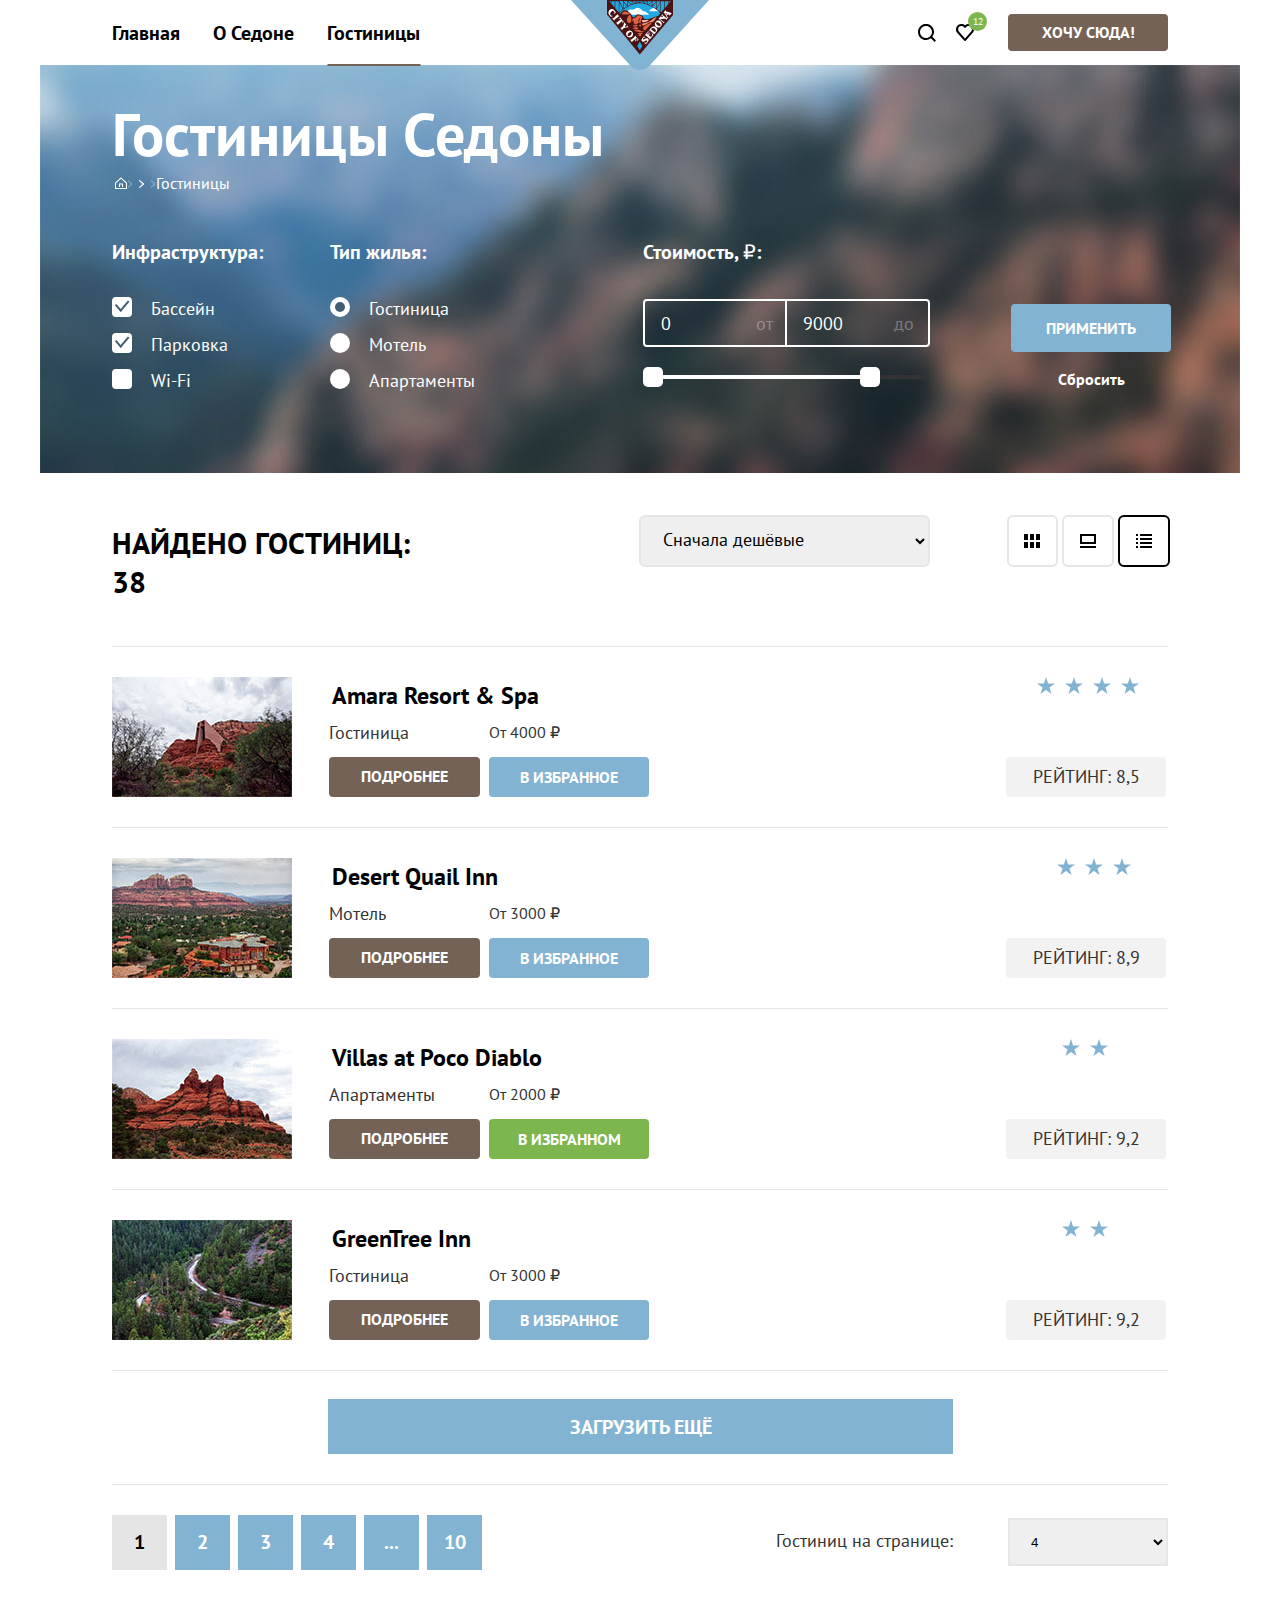
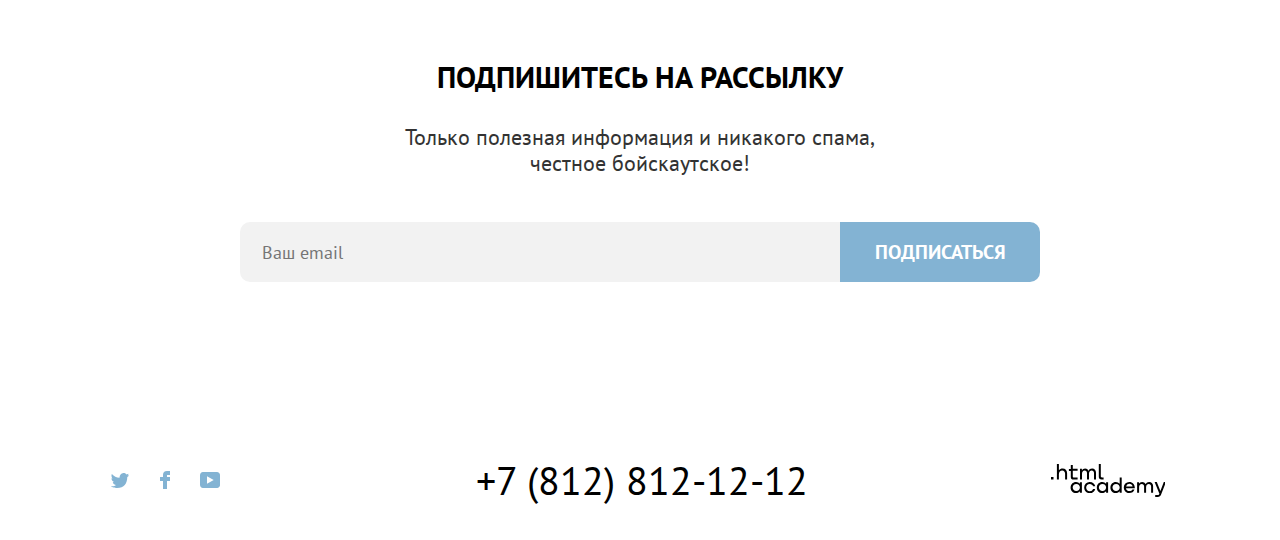
==== commit 8dc3ead9: "tema-8_changestwo" ====
--- a/catalog.html
+++ b/catalog.html
@@ -13,15 +13,17 @@
             <ul class="navigation-list">
               <li class="navigation-item">
                 <a class="navigation-link" href="index.html">Главная</a>
-              </li> 
+              </li>
               <li class="navigation-item">
                 <a class="navigation-link" href="about.html">О Седоне</a>
               </li>
-              <li class="navigation-item"> 
+              <li class="navigation-item">
                 <a class="navigation-link navigation-link-current" href="catalog.html">Гостиницы</a>
               </li>
             </ul>
-            <a href="index.html"><img class="header-logo" src="images/sedona.svg" width="138" height="70" alt="Логотип Седона"></a>
+            <a href="index.html" class="header-logo-link">
+              <img class="header-logo" src="images/sedona.svg" alt="Логотип Седона">
+            </a>
             <ul class="navigation-user">
               <li class="navigation-user-item">
                 <a class="navigation-user-link search" href="#">
@@ -31,22 +33,22 @@
                   <span class="visually-hidden">Поиск</span>
                 </a>
               </li>
-              <li class="navigation-user-item">  
+              <li class="navigation-user-item">
                 <a class="navigation-user-link" href="#">
                   <svg class="navigation-user-icon-liked" aria-hidden="true" focusable="false" width="18" height="27" xmlns="http://www.w3.org/2000/svg">
                     <path fill-rule="evenodd" clip-rule="evenodd" d="M8.9 27a1 1 0 0 1-.8-.4l-7-7.9A5.4 5.4 0 0 1 5.5 10c1.3 0 2.5.5 3.5 1.3a5.5 5.5 0 0 1 9 4.1c0 1.3-.5 2.5-1.3 3.4l-7 7.9c-.2.2-.4.3-.8.3Zm-6-9.5L9 24.4l6.2-7c.5-.5.7-1.2.7-2 0-1.8-1.5-3.3-3.3-3.3-1 0-2 .5-2.7 1.3-.3.3-.6.4-.9.4-.3 0-.6-.2-.8-.4a3.7 3.7 0 0 0-2.7-1.3 3.3 3.3 0 0 0-3.3 3.3c-.1.9.3 1.6.7 2.1-.1 0-.1 0 0 0Z" />
-                  </svg> 
+                  </svg>
                   <span class="navigation-user-liked">12</span>
                   <span class="visually-hidden">Нравиться</span>
                 </a>
                 <div class="popover popover-liked">
                   <div class="popover-content">
                     <h2 class="visually-hidden popover-title">Избранное</h2>
-                    <ul class="liked-items-list">
-                      <li class="liked-item">
-                        <a href="#" class="liked-img-title-description">
+                    <ul class="popover-liked-list">
+                      <li class="popover-liked-item">
+                        <a href="#" class="popover-liked-item-data-link">
                           <img class="liked-item-image" src="images/deserthotel.jpg" width="48" height="48" alt="">
-                          <div class="liked-title-description">
+                          <div class="liked-item-data">
                             <p class="liked-item-title">Desert Quail Inn</p>
                             <p class="liked-item-description">Мотель</p>
                           </div>
@@ -59,10 +61,10 @@
                           <span class="visually-hidden">Удалить из корзины</span>
                         </button>
                       </li>
-                      <li class="liked-item">
-                        <a href="#" class="liked-img-title-description">
+                      <li class="popover-liked-item">
+                        <a href="#" class="popover-liked-item-data-link">
                           <img class="liked-item-image" src="images/villashotel.jpg" width="48" height="48" alt="">
-                          <div class="liked-title-description">
+                          <div class="liked-item-data">
                             <p class="liked-item-title">Villas at Poco Diablo</p>
                             <p class="liked-item-description">Апартаменты</p>
                           </div>
@@ -80,14 +82,14 @@
                   <button class="popover-button" type="button">Все избранные</button>
                 </div>
               </li>
-              <li class="navigation-user-item">  
+              <li class="navigation-user-item">
                 <button class="button" type="button">Хочу сюда!</button>
               </li>
             </ul>
           </nav>
         </div>
-      </header>      
-  
+      </header>
+
       <main class="catalog-main">
         <section class="catalog-heading-holder">
           <div class="container">
@@ -95,7 +97,7 @@
               <h1 class="catalog-heading-title">Гостиницы Седоны</h1>
               <ul class="breadcrumbs">
                 <li class="breadcrumbs-item">
-                  <a class="breadcrumbs-button" href="index.html">
+                  <a class="breadcrumbs-link" href="index.html">
                     <svg aria-hidden="true" focusable="false" width="12" height="12" xmlns="http://www.w3.org/2000/svg">
                       <path fill-rule="evenodd" clip-rule="evenodd" d="M6 .3 0 5.8V12h12V5.8L6 .3ZM11 11H1V6.2l5-4.5 5 4.5V11Z" fill="#fff" />
                       <path fill-rule="evenodd" clip-rule="evenodd" d="M4 10h1V7.5h2V10h1V6.5H4V10Z" fill="#fff" />
@@ -103,11 +105,12 @@
                     <span class="visually-hidden">Главная</span>
                   </a>
                 </li>
-                <li class="breadcrumbs-it">
+
+                <li class="breadcrumbs-item">
                   <svg class="breadcrumbs-item-icon" aria-hidden="true" focusable="false" width="5" height="8" xmlns="http://www.w3.org/2000/svg">
-                    <path fill-rule="evenodd" clip-rule="evenodd" d="M4.8 3.6 1 .2C.8 0 .4 0 .1.2-.2.4-.1.8.1 1l3.3 3L.2 7c-.2.2-.2.6 0 .8l.4.2.4-.2 3.8-3.4c.3-.2.3-.6 0-.8Z" />
+                    <path fill-rule="evenodd" clip-rule="evenodd" d="M4.8 3.6 1 .2C.8 0 .4 0 .1.2-.2.4-.1.8.1 1l3.3 3L.2 7c-.2.2-.2.6 0 .8l.4.2.4-.2 3.8-3.4c.3-.2.3-.6 0-.8Z" />                  
                   </svg>
-                </li>  
+                </li>
                 <li class="breadcrumbs-item">
                   <a class="breadcrumbs-link" href="catalog.html">Гостиницы</a>
                 </li>
@@ -140,7 +143,7 @@
                         <span class="control-label">Wi-Fi</span>
                       </label>
                   </ul>
-                </fieldset>    
+                </fieldset>
 
                 <fieldset class="catalog-filter-houses">
                   <legend class="catalog-filter-title">Тип жилья:</legend>
@@ -167,17 +170,19 @@
                       </label>
                     </li>
                   </ul>
-                </fieldset>   
+                </fieldset>
 
                 <fieldset class="catalog-filter-price">
                   <legend class="catalog-filter-title">Стоимость, ₽:</legend>
                   <div class="range">
                     <div class="range-wrapper-inputs">
                       <label class="catalog-filter-label">
-                        <input class="range-input" type="number" name="min-price" value="0"> от
+                        <input class="range-input" type="number" name="min-price" value="0">
+                        <span class="catalog-filter-label-decoration">oт</span>
                       </label>
                       <label class="catalog-filter-label">
-                        <input class="range-input" type="number" name="max-price" value="9000"> до
+                        <input class="range-input" type="number" name="max-price" value="9000">
+                        <span class="catalog-filter-label-decoration">до</span>
                       </label>
                     </div>
 
@@ -191,7 +196,7 @@
                         </button>
                       </div>
                     </div>
-                  </div>      
+                  </div>
                 </fieldset>
                 <div class="buttons">
                   <button class="button-apply" type="submit">Применить</button>
@@ -200,8 +205,8 @@
               </form>
             </section>
           </div>
-        </section> 
-        
+        </section>
+
         <section class="catalog">
           <div class="container">
             <div class="catalog-sorting">
@@ -225,7 +230,7 @@
                 <svg width="16" height="14" aria-hidden="true" focusable="false" xmlns="http://www.w3.org/2000/svg" viewBox="0 0 16 14">
                   <path d="M16 12H0v2h16v-2ZM14 2v6H2V2h12Zm2-2H0v10h16V0Z" />
                 </svg>
-                <span class="visually-hidden">Показать с описанием</span> 
+                <span class="visually-hidden">Показать с описанием</span>
               </a>
               <a href="#" class="button-light-current">
                 <svg width="16" height="14" aria-hidden="true" focusable="false" xmlns="http://www.w3.org/2000/svg" viewBox="0 0 16 14">
@@ -233,11 +238,11 @@
                 </svg>
                 <span class="visually-hidden">Показать список</span>
               </a>
-            </div>  
+            </div>
             <ul class="catalog-list">
               <li class="catalog-card">
                 <a href="#" class="catalog-card-image"><img src="images/amarahotel.jpg" width="180" height="120" alt=""></a>
-                <h3 class="catalog-card-title">Amara Resort & Spa</h3>
+                <a href="#" class="catalog-card-title">Amara Resort & Spa</a>
                 <span class="catalog-card-description">Гостиница</span>
                 <span class="catalog-card-price">От 4000 ₽</span>
                 <a href="#" class="catalog-card-button">Подробнее</a>
@@ -257,12 +262,12 @@
                       <path fill-rule="evenodd" clip-rule="evenodd" d="m9 0 2.1 6.5H18l-5.6 4 2.2 6.5L9 13l-5.6 4 2.2-6.5-5.6-4h6.9L9 0Z" />
                     </svg>
                   </li>
-                </ul>    
+                </ul>
                 <p class="catalog-card-rate-label">Рейтинг: 8,5</p>
               </li>
               <li class="catalog-card">
                 <a href="#" class="catalog-card-image"><img class="catalog-card-image" src="images/deserthotel.jpg" width="180" height="120" alt=""></a>
-                <h3 class="catalog-card-title">Desert Quail Inn</h3>
+                <a href="#" class="catalog-card-title">Desert Quail Inn</a>
                 <span class="catalog-card-description">Мотель</span>
                 <span class="catalog-card-price">От 3000 ₽</span>
                 <a href="#" class="catalog-card-button">Подробнее</a>
@@ -279,12 +284,12 @@
                       <path fill-rule="evenodd" clip-rule="evenodd" d="m9 0 2.1 6.5H18l-5.6 4 2.2 6.5L9 13l-5.6 4 2.2-6.5-5.6-4h6.9L9 0Z" />
                     </svg>
                   </li>
-                </ul> 
+                </ul>
                 <p class="catalog-card-rate-label">Рейтинг: 8,9</p>
               </li>
               <li class="catalog-card">
                 <a href="#" class="catalog-card-image"><img class="catalog-card-image" src="images/villashotel.jpg" width="180" height="120" alt=""></a>
-                <h3 class="catalog-card-title">Villas at Poco Diablo</h3>
+                <a href="#" class="catalog-card-title">Villas at Poco Diablo</a>
                 <span class="catalog-card-description">Апартаменты</span>
                 <span class="catalog-card-price">От 2000 ₽</span>
                 <a href="#" class="catalog-card-button">Подробнее</a>
@@ -298,12 +303,12 @@
                       <path fill-rule="evenodd" clip-rule="evenodd" d="m9 0 2.1 6.5H18l-5.6 4 2.2 6.5L9 13l-5.6 4 2.2-6.5-5.6-4h6.9L9 0Z" />
                     </svg>
                   </li>
-                </ul>               
+                </ul>
                 <p class="catalog-card-rate-label">Рейтинг: 9,2</p>
               </li>
               <li class="catalog-card">
                 <a href="#" class="catalog-card-image"><img class="catalog-card-image" src="images/greentreehotel.jpg" width="180" height="120" alt=""></a>
-                <h3 class="catalog-card-title">GreenTree Inn</h3>
+                <a href="#" class="catalog-card-title">GreenTree Inn</a>
                 <span class="catalog-card-description">Гостиница</span>
                 <span class="catalog-card-price">От 3000 ₽</span>
                 <a href="#" class="catalog-card-button">Подробнее</a>
@@ -317,17 +322,17 @@
                       <path fill-rule="evenodd" clip-rule="evenodd" d="m9 0 2.1 6.5H18l-5.6 4 2.2 6.5L9 13l-5.6 4 2.2-6.5-5.6-4h6.9L9 0Z" />
                     </svg>
                   </li>
-                </ul> 
+                </ul>
                 <p class="catalog-card-rate-label">Рейтинг: 9,2</p>
               </li>
             </ul>
-          </div>  
-        </section>  
+          </div>
+        </section>
         <button class="dowload-product" type="submit">Загрузить ещё</button>
         <div class="pagination-holder">
           <ul class="pagination">
             <li class="pagination-item favorite">
-              <a class="pagination-link pagination-current">1</a>
+              <a class="pagination-link pagination-link-current" href="#">1</a>
             </li>
             <li class="pagination-item">
               <a class="pagination-link" href="#">2</a>
@@ -344,7 +349,7 @@
             <li class="pagination-item">
               <a class="pagination-link" href="#">10</a>
             </li>
-          </ul>  
+          </ul>
           <form class="sorting-page-hotels" action="https://echo.htmlacademy.ru/">
             <label class="sorting-page" for="sorting">Гостиниц на странице:</label>
             <select class="select-hotels-control" id="sorting" name="sorting">
@@ -352,8 +357,8 @@
               <option value="eight">8</option>
               <option value="twelve">12</option>
             </select>
-          </form>  
-        </div>  
+          </form>
+        </div>
         <section class="catalog-newsletter">
           <h2 class="catalog-newsletter-title">Подпишитесь на рассылку</h2>
           <p class="catalog-newsletter-description">Только полезная информация и никакого спама, <br> честное бойскаутское!</p>
@@ -364,9 +369,9 @@
             </p>
             <button class="button-submit" type="submit">Подписаться</button>
           </form>
-        </section>  
+        </section>
       </main>
-      
+
       <footer class="footer container-small">
         <section class="footer-social">
           <h2 class="visually-hidden">Социальные сети</h2>
--- a/css/styles.css
+++ b/css/styles.css
@@ -11,19 +11,19 @@
   font-style: normal;
   font-weight: 700;
   src: url("../fonts/ptsans-700.woff2") format("woff2");
-  font-display: swap; 
+  font-display: swap;
 }
 
 html {
   height: 100%;
 }
-  
+
 body {
   margin: 0;
   display: flex;
   flex-direction: column;
   min-height: 100%;
-  font-family: "PT Sans" sans-serif;
+  font-family: "PT Sans", sans-serif;
   font-size: 18px;
   line-height: 21px;
   color: #000000;
@@ -37,8 +37,9 @@
 
 .container-small {
   margin: 0 auto;
-  padding-left: 63px;
-  padding-right: 70px;
+  padding-left: 60px;
+  padding-right: 72px;
+  height: 100%;
 }
 
 .visually-hidden {
@@ -52,9 +53,20 @@
   overflow: hidden;
 }
 
+.header-logo-link {
+  position: absolute;
+  display: block;
+  width: 138px;
+  height: 70px;
+  left: 50%;
+  transform: translateX(-50%);
+  top: 0;
+}
+
 .header-logo {
   display: block;
-  margin-left: 12px;
+  width: 100%;
+  height: 100%;
   padding: 0;
 }
 
@@ -79,7 +91,7 @@
   border-radius: 4px;
   border:none;
   cursor: pointer;
-  transition: background-color ease-in-out .2s; 
+  transition: background-color ease-in-out .2s;
 }
 
 .button:hover {
@@ -106,7 +118,7 @@
   color: #FFFFFF;
   background-color: #756257;
   text-decoration: none;
-  text-transform: uppercase; 
+  text-transform: uppercase;
   width: 575px;
   height: 60px;
   left: 352px;
@@ -118,7 +130,6 @@
   width: 200px;
   height: 60px;
   border: 3px;
-  margin-left: -7px;
   font-family: "PT Sans Bold", sans-serif;
   text-transform: uppercase;
   background: #83B3D3;
@@ -133,14 +144,12 @@
 .button-submit:hover {
   background: #68A2CA;
   box-sizing: border-box;
-  border-radius: 4px;
   outline: none;
 }
 
 .button-submit:focus {
   border: 3px solid #756257;
   box-sizing: border-box;
-  border-radius: 4px;
   outline: none;
 }
 
@@ -169,7 +178,7 @@
   border-radius: 4px;
   border:none;
   cursor: pointer;
-  transition: background-color ease-in-out .2s; 
+  transition: background-color ease-in-out .2s;
 }
 
 .button-apply:hover {
@@ -191,17 +200,18 @@
 .button-reset {
   font-family: "PT Sans Bold";
   font-size: 16px;
-  line-height: 21px;
-  width: 160px;
-  height: 23px;
-  margin-top: 20px;
-  text-align: center;
-  color: #FFFFFF;
+  line-height: 23px;
+  width: 100px;
+  text-align: center;
+  color: #FFFFFF;
+  margin: 15px auto 0;
+  padding: 1px 0;
   background: transparent;
   text-decoration: none;
+  box-sizing: border-box;
   border:none;
   cursor: pointer;
-  transition: background-color ease-in-out .2s; 
+  transition: background-color ease-in-out .2s;
 }
 
 .button-reset:hover {
@@ -220,23 +230,24 @@
 
 .header {
   color: #000000;
-  min-height: 65px;
+  height: 65px;
 }
 
 .navigation {
-  display: grid;
-  grid-template-columns: 460px auto 460px;
+  display: flex;
+  height: 100%;
+  justify-content: space-between;
   align-items: center;
 }
 
 .navigation-list {
   display: flex;
-  flex-wrap: wrap; 
+  flex-wrap: wrap;
   height: 100%;
   padding: 0;
   margin: 0;
   list-style-type: none;
-}  
+}
 
 .navigation-item {
   position: relative;
@@ -257,15 +268,17 @@
 .navigation-link {
   position: relative;
   display: block;
-  font-family: "PT Sans Bold";
+  font-family: "PT Sans Bold", sans-serif;
   line-height: 26px;
   font-size: 20px;
-  padding: 6px 12px;
+  padding: 3px 9px;
+  border: 3px solid transparent;
   text-align: center;
   color: #000000;
   background-color: #FFFFFF;
   text-decoration: none;
   transition: color ease-in-out .2s;
+  box-sizing: border-box;
 }
 
 .navigation-link:hover {
@@ -285,13 +298,14 @@
 }
 
 .navigation-link-current::before {
+  content: "";
   position: absolute;
-  right: 12px;
+  left: 50%;
+  width: calc(100% - 18px);
+  transform: translateX(-50%);
   bottom: -17px;
-  left: 12px;
   height: 2px;
   background-color: #756257;
-  content: "";  
 }
 
 .navigation-user-link-liked {
@@ -360,6 +374,7 @@
 }
 
 .navigation-user-item:nth-child(2) {
+  position: relative;
   margin-right: 24px;
 }
 
@@ -381,8 +396,10 @@
 
 .popover {
   position: absolute;
-  top: 66px;
-  right: 835px;
+  display: none;
+  bottom: -11px;
+  left: calc(50% + 2px);
+  transform: translate(-50%, 100%);
   z-index: 1;
   width: 400px;
   font-family: "PT Sans Narrow", sans-serif;
@@ -390,18 +407,22 @@
   min-height: 231px;
   border: 1px solid #E6E6E6;
   box-sizing: border-box;
-  box-shadow: 0px 25px 50px rgba(0, 0, 0, 0.15);
+  box-shadow: 0 25px 50px rgba(0, 0, 0, 0.15);
   border-radius: 20px;
-  display: none;
 }
 
 .popover-liked::before {
-  content: ''; 
-  position: absolute; 
-  top: -20px;
-  left: 185px; 
-  border: 10px solid transparent; 
-  border-bottom: 10px solid #FFFFFF;
+  content: '';
+  background-image: url("../images/popover-decorator.svg");
+  background-size: cover;
+  background-repeat: no-repeat;
+  position: absolute;
+  display: block;
+  width: 20px;
+  height: 9px;
+  top: 0;
+  left: 50%;
+  transform: translate(-50%, -100%);
 }
 
 .popover-open {
@@ -412,71 +433,87 @@
   height: 100%;
 }
 
-.liked-items-list {
-  padding: 0;
-}
-
-.liked-item {
-  display: flex;
-  margin: 25px;
-  padding: 0;
-  height: 48px;
-}
-
-.liked-img-title-description {
+.popover-liked-list {
+  margin: 14px 14px 0 14px;
+  padding: 0;
+}
+
+.popover-liked-item {
+  display: flex;
+  justify-content: space-between;
+  margin-bottom: 5px;
+  padding: 0;
+}
+
+.popover-liked-item:last-child {
+  margin-bottom: 0;
+}
+
+.popover-liked-item-data-link {
   display: flex;
   text-decoration: none;
-  height: 55px;
-}
-
-.liked-img-title-description:hover {
+  padding: 7px;
+  border: 3px solid transparent;
+  box-sizing: border-box;
+  transition: opacity ease-in-out .2s;
+}
+
+.popover-liked-item-data-link:hover {
   opacity: 0.6;
 }
 
-.liked-img-title-description:focus {
+.popover-liked-item-data-link:active {
+  border-color: transparent;
+  opacity: 0.3;
+}
+
+.popover-liked-item-data-link:focus {
   border: 3px solid #83B3D3;
   box-sizing: border-box;
   border-radius: 10px;
-}
-
-.liked-img-title-description:hover {
-  opacity: 0.3;
+  outline: none;
 }
 
 .liked-item-image {
-  padding-top: -5px;
+  flex: 0 0 48px;
+  width: 28px;
   border-radius: 24px;
 }
 
-.liked-title-description {
-  width: 261px;
+.liked-item-data {
+  flex: 0 0 auto;
+  padding-left: 17px;
+  margin-bottom: 2px;
 }
 
 .liked-item-title {
-  font-family: "PT Sans Bold";
+  font-family: "PT Sans Bold", sans-serif;
   font-size: 18px;
-  padding-left: 17px;
   margin: 0;
   color: #000000;
 }
 
 .liked-item-description {
-  font-family: "PT Sans";
+  font-family: "PT Sans", sans-serif;
   font-size: 16px;
-  padding-left: 17px;
   margin: 0;
   color: #333333;
 }
 
 .liked-item-button {
-  width: 30px;
-  height: 30px;
+  display: inline-block;
+  justify-content: center;
+  align-items: center;
+  width: 36px;
+  height: 36px;
   fill: #e5e5e5;
   background-color: #FFFFFF;
+  margin-top: 9px;
   margin-left: 18px;
   padding: 0;
   border: none;
   cursor: pointer;
+  transition: fill ease-in-out .2s;
 }
 
 .liked-item-button:hover {
@@ -487,6 +524,7 @@
   border: 3px solid #83B3D3;
   box-sizing: border-box;
   border-radius: 10px;
+  outline: none;
 }
 
 .liked-item-button:active {
@@ -495,11 +533,11 @@
 
 .popover-button {
   position: absolute;
-  font-family: "PT Sans Bold";
-  width: 401px;
+  font-family: "PT Sans Bold", sans-serif;
+  width: calc(100% + 2px);
   height: 60px;
-  left: -2px;
-  top: 170px;
+  left: -1px;
+  bottom: -1px;
   align-items: center;
   text-align: center;
   text-transform: uppercase;
@@ -507,7 +545,7 @@
   font-size: 16px;
   line-height: 21px;
   background: #756257;
-  border-radius: 0px 0px 20px 20px;
+  border-radius: 0 0 20px 20px;
   cursor: pointer;
   border: none;
 }
@@ -518,6 +556,7 @@
 
 .popover-button:focus {
   border: 3px solid #83B3D3;
+  outline: none;
 }
 
 .popover-button:active {
@@ -538,9 +577,9 @@
 }
 
 .advantages-title {
-  margin: 58px auto 26px;
+  margin: 58px auto 31px;
   max-width: 720px;
-  font-family: "PT Sans Bold"; 
+  font-family: "PT Sans Bold", sans-serif;
   font-size: 30px;
   line-height: 36px;
   color: #000000;
@@ -549,8 +588,8 @@
 }
 
 .advantages-description {
-  font-family: "PT Sans"; 
-  margin-bottom: 82px;
+  font-family: "PT Sans", sans-serif;
+  margin-bottom: 80px;
   font-size: 22px;
   line-height: 36px;
   color: #333333;
@@ -574,59 +613,86 @@
   list-style-type: none;
 }
 
-.advantages-item-picture {
-  display: flex;
-  padding: 0;
-  color: #FFFFFF;
-  width: 1200px;
-  background-color: #83B3D3;
-  text-align: center;
-  box-sizing: border-box;
-}
-
-.advantages-item-text {
+.advantages-item {
+  display: flex;
+  flex-wrap: wrap;
   width: 400px;
   height: 384px;
 }
 
+.advantages-item-picture {
+  display: flex;
+  padding: 0;
+  color: #FFFFFF;
+  width: 1200px;
+  height: auto;
+  text-align: center;
+  box-sizing: border-box;
+}
+
+.advantages-item-text {
+  display: flex;
+  flex-direction: column;
+  align-items: center;
+  width: 400px;
+  height: 384px;
+  padding-top: 98px;
+  color: #ffffff;
+  box-sizing: border-box;
+}
+
+.advantages-item-text-dark {
+  color: #000000;
+}
+
 .advantages-item-title {
-  margin-top: 97px;
-  margin-bottom: 27px;
-  font-family: "PT Sans Bold";
+  font-family: "PT Sans Bold", sans-serif;
   font-size: 24px;
   line-height: 28px;
   text-transform: uppercase;
   text-align: center;
+  margin: 0;
 }
 
 .advantages-title-description {
-  font-family: "PT Sans";
-  margin: 35px 75px 77px 75px;
-  width: 250px;
+  max-width: 250px;
+  font-family: "PT Sans", sans-serif;
   height: 73px;
-  color: #fff;
-  text-align: center;
-}
-
-.advantages-tit-description {
-  font-family: "PT Sans";
-  margin: 33px 75px 77px 75px;
-  width: 250px;
-  height: 73px;
-  color: #333333;;
-  text-align: center;
-}
-
-.advantages-tit-number {
-  padding: 0 163px;
-}
-
+  text-align: center;
+  margin: 0;
+}
+
+.advantages-title-number {
+  margin: 28px 0 31px;
+}
+
+.advantages-item:nth-child(1),
 .advantages-item:nth-child(2) {
-  background: rgba(131, 179, 211, 0.2);;
+  background: #83B3D3;
+}
+
+.advantages-item:nth-child(3),
+.advantages-item:nth-child(5) {
+  background:rgba(131, 179, 211, 0.12);
+}
+
+.advantages-item:nth-child(4) {
+ background-color: rgba(131, 179, 211, 0.2);
+}
+
+.services-list {
+  display: flex;
+  list-style: none;
+  padding: 0;
+  margin: 0;
+  background-color: #ffffff;
 }
 
 .services-item {
-  font-family: "PT Sans Bold";
+  display: flex;
+  align-items: center;
+  flex-direction: column;
+  font-family: "PT Sans Bold", sans-serif;
   padding: 0;
   width: 400px;
   height: 384px;
@@ -635,11 +701,9 @@
   list-style-type: none;
 }
 
-.services-item:nth-child(2),
-.services-item:nth-child(4),
-.advantages-item:nth-of-type(1),
-.advantages-item:nth-child(3) {
-  background: rgba(131, 179, 211, 0.12);
+.services-item:nth-child(1),
+.services-item:nth-child(3) {
+  background: rgba(131, 179, 211, 0.12)
 }
 
 .services-item-icon-hm {
@@ -658,11 +722,11 @@
 }
 
 .service-title {
-  margin: 22px 75px 20px 74px;
+  margin: 23px 0 20px;
   font-size: 24px;
   line-height: 28px;
   text-transform: uppercase;
-}  
+}
 
 .service-description {
   font-family: "PT Sans";
@@ -675,7 +739,7 @@
 
 .search-hotel {
   width: 1200px;
-  padding: 91px 0;
+  padding: 89px 0;
   background: #FFFFFF;
   text-align: center;
 }
@@ -707,12 +771,12 @@
   background-size: auto;
   text-align: center;
   color: #333333;
-} 
+}
 
 .newsletter-title {
   font-family: "PT Sans Bold";
   margin: 0;
-  padding: 95px 240px 30px 240px;
+  padding: 94px 0 29px;
   font-weight: bold;
   font-size: 30px;
   line-height: 36px;
@@ -722,9 +786,8 @@
 }
 
 .newsletter-description {
-  font-family: "PT Sans";
-  margin: 0;
-  padding: 0 240px 40px 240px;
+  font-family: "PT Sans", sans-serif;
+  margin: 0 0 47px;
   font-size: 22px;
   line-height: 26px;
   text-align: center;
@@ -742,43 +805,43 @@
 }
 
 .field {
-  font-family: "PT Sans", sans-serif; 
+  font-family: "PT Sans", sans-serif;
   font-size: 18px;
   line-height: 26px;
   width: 600px;
   height: 60px;
   margin: 0;
   background: #F2F2F2;
-  border-radius: 0 10px 10px 0;
-  padding: 0 19px 0 22px;
+  border-radius: 10px 0 0 10px;
+  border: 2px solid transparent;
+  padding: 0 20px;
   transition: background-color ease-in-out .2s;
   box-sizing: border-box;
 }
 
 .field:hover {
-  border-radius: 0px 10px 10px 0px;
+  border-radius: 10px 0 0 10px;
 }
 
 .field:focus {
   border: 3px solid #83B3D3;
-  border-radius: 0px 10px 10px 0px;
+  border-radius: 10px 0 0 10px;
   outline: none;
 }
 
 .field:active {
   border: 2px solid #000000;
   box-sizing: border-box;
-  border-radius: 0px 10px 10px 0px;
+  border-radius: 10px 0 0 10px;
   outline: none;
   border: none;
 }
 
-.field:invalid {
+.field.is-error {
   border: 2px solid #FF5757;
   box-sizing: border-box;
-  border-radius: 0px 10px 10px 0px;
-  outline: none;
-  border: none;
+  border-radius: 10px 0 0 10px;
+  outline: none;
 }
 
 .catalog-main {
@@ -801,7 +864,7 @@
 }
 
 .catalog-heading-title {
-  font-family: "PT Sans Bold"; 
+  font-family: "PT Sans Bold";
   font-size: 60px;
   line-height: 78px;
   margin: 0;
@@ -815,7 +878,7 @@
   justify-content: flex-start;
   margin-top: -3px;
   margin-bottom: 42px;
-  padding: 0; 
+  padding: 0;
   color: #000000;
   font-size: 16px;
   line-height: 21px;
@@ -824,19 +887,48 @@
 
 .breadcrumbs-item {
   position: relative;
+  display: flex;
+  align-items: center;
+  justify-content: center;
+}
+
+.breadcrumbs-item::before {
+  content: '';
+  display: block;
+  position: absolute;
+  background-image: url("../images/arrow-breadcrumbs.svg");
+  background-size: contain;
+  opacity: 0.3;
+  width: 5px;
+  height: 8px;
+  top: 50%;
+  left: 0;
+  transform: translate(-50%, -50%);
+}
+
+.breadcrumbs-item:first-child::before {
+  content: none;
 }
 
 .breadcrumbs-item-icon {
   fill: #fff;
-  margin-left: 15px;
+  margin: 0 9px;
 }
 
 .breadcrumbs-link {
-  font-family: "PT Sans"; 
-  padding: 3px 10px;
+  position: relative;
+  display: block;
+  font-family: "PT Sans", sans-serif;
+  /* padding: 3px 10px; */
   color: #FFFFFF;
   text-decoration: none;
+  border: 3px solid transparent;
   transition: color ease-in-out .2s;
+  box-sizing: border-box;
+}
+
+.breadcrumbs-button {
+  border: 3px solid transparent;
 }
 
 .breadcrumbs-link:hover,
@@ -871,7 +963,7 @@
 
 .catalog-filter-list {
   padding: 0;
-  margin-top: 35px;
+  margin-top: 32px;
   list-style-type: none;
 }
 
@@ -888,17 +980,34 @@
   position: absolute;
   width: 20px;
   height: 20px;
-  background: #FFFFFF;
+  background-color: #FFFFFF;
   border-radius: 4px;
   border: none;
   cursor: pointer;
+}
+
+.control-input[type="checkbox"]:hover + .control-infrastructure-mark {
+  background: rgba(255, 255, 255, 0.6);
+  transition: background-color ease-in-out.2s;
+}
+
+.control-input[type="checkbox"]:focus + .control-infrastructure-mark {
+  background: rgba(255, 255, 255, 0.6);
+  outline-width: 3px;
+  outline-style: solid;
+  outline-color: #83B3D3;
+}
+
+.control-input[type="checkbox"]:active + .control-infrastructure-mark {
+  background: rgba(255, 255, 255, 0.3);
+  transition: background-color ease-in-out.2s;
 }
 
 .control-input[type="checkbox"]:checked + .control-infrastructure-mark::before {
   position: absolute;
   content: '';
   top: 10px;
-  left: 2px;   
+  left: 2px;
   width: 9px;
   height: 2px;
   background: #3F5E72;
@@ -907,7 +1016,7 @@
 }
 
 .control-input[type="checkbox"]:checked + .control-infrastructure-mark::after {
-  position: absolute; 
+  position: absolute;
   content: '';
   top: 8px;
   left: 6px;
@@ -933,8 +1042,14 @@
   border: none;
 }
 
-.control-input[type="radio"] + .control-houses-mark {
-  border-radius: 50%;
+.control-input[type="radio"]:focus + .control-houses-mark {
+  outline-width: 3px;
+  outline-style: solid;
+  outline-color: #83B3D3;
+}
+
+.control-input[type="radio"]:active + .control-houses-mark {
+  outline: none;
 }
 
 .control-houses-mark {
@@ -945,10 +1060,7 @@
   border-radius: 4px;
   border: none;
   cursor: pointer;
-}
-
-.control-houses-mark:focus {
-  border: 3px solid #83B3D3;
+  border-radius: 50%;
 }
 
 .control-input[type="radio"]:checked + .control-houses-mark::before {
@@ -963,7 +1075,6 @@
 }
 
 .catalog-filter-price {
-  margin-top: 7px;
   margin-left: 168px;
   margin-right: 81px;
   padding: 0;
@@ -979,21 +1090,25 @@
 }
 
 .catalog-filter-label {
-  display: flex;
+  position: relative;
+  display: flex;
+  align-items: center;
+  height: 100%;
   justify-content: space-between;
-  font-family: "PT Sans";
+  font-family: "PT Sans", sans-serif;
   width: 143px;
-}
-
-.catalog-filter-label::after {
+  padding: 0 14px;
+}
+
+.catalog-filter-label:first-child::after {
+  content: "";
   position: absolute;
-  width: 44px;
-  height: 0px;
-  left: 795px;
-  top: 336px;
-  border: 1px solid #FFFFFF;
-  transform: rotate(90deg);
-  content: "";  
+  display: block;
+  top: -2px;
+  right: 0;
+  width: 2px;
+  height: 48px;
+  background-color: #ffffff;
 }
 
 .range {
@@ -1006,8 +1121,6 @@
   justify-content: space-around;
   width: 287px;
   height: 48px;
-  padding-left: 18px;
-  padding-right: 13px;
   border: 2px solid #FFFFFF;
   box-sizing: border-box;
   border-radius: 4px;
@@ -1032,7 +1145,7 @@
   background: #756257;
   border: 2px solid #FFFFFF;
   box-sizing: border-box;
-  border-radius: 4px 0px 0px 4px;
+  border-radius: 4px 0 0 4px;
 }
 
 .range-input {
@@ -1083,7 +1196,7 @@
   outline: 3px solid #83B3D3;
   box-shadow: 0px 4px 10px rgba(0, 0, 0, 0.25);
   border-radius: 5px;
-} 
+}
 
 .range-toggle:active {
   border: 2px solid #83B3D3;
@@ -1101,14 +1214,23 @@
 }
 
 .buttons {
+  display: flex;
+  align-items: center;
+  flex-direction: column;
   width: 160px;
   margin-top: 65px;
+
+}
+
+.catalog-filter-label-decoration {
+  color: #ffffff;
+  opacity: 0.3;
 }
 
 .catalog-sorting {
   display: flex;
   justify-content: space-between;
-  padding: 0; 
+  padding: 0;
   color: #000000;
   background-color: #FFFFFF;
 }
@@ -1125,41 +1247,40 @@
   width: 287px;
   height: 48px;
   margin: 44px 81px 42px 0;
-  border: 2px solid #E6E6E6;
+  outline: 2px solid #E6E6E6;
   box-sizing: border-box;
   border-radius: 4px;
   transition: color ease-in-out .2s;
 }
 
-.catalog-sorting-type:hover, .select-hotels-control:hover {
-  border: 2px solid #83B3D3;
-  box-sizing: border-box;
-  border-radius: 4px;
-}
-
-.catalog-sorting-type:focus, .select-hotels-control:focus {
-  border: 2px solid #83B3D3;
-  box-sizing: border-box;
-  border-radius: 4px;
-  outline: none;
-}
-
-.catalog-sorting-type:active, .select-hotels-control:active {
-  color: #333333;
-  opacity: 0.3;
-  border: 2px solid #E6E6E6;
-  box-sizing: border-box;
-  border-radius: 4px;
-}
-
 .select-control {
+  width: 287px;
+  height: 48px;
   font-family: "PT Sans";
   font-size: 18px;
   line-height: 23px;
-  width: 250px;
-  margin: 10px 20px 13px 18px;
+  padding: 10px 20px 13px 18px;
   border: #ffffff;
   cursor: pointer;
+}
+
+.select-control:hover, .select-hotels-control:hover {
+  outline-width: 3px;
+  outline-offset: -3px;
+  outline-style: solid;
+  outline-color: #83B3D3;
+  transition: outline-color ease-in-out.2s;
+}
+
+.select-control:focus, .select-hotels-control:focus {
+  outline-width: 3px;
+  outline-offset: -3px;
+  outline-style: solid;
+  outline-color: #83B3D3;;
+}
+
+.select-control:active, .select-hotels-control:active {
+  opacity: 0.6;
 }
 
 .option {
@@ -1172,34 +1293,25 @@
   justify-content: center;
   width: 48px;
   height: 48px;
-  border: 2px solid #E6E6E6;
+  outline: 2px solid #E6E6E6;
   box-sizing: border-box;
   border-radius: 4px;
   background-color: #FFFFFF;
   margin-right: 8px;
   margin-top: 44px;
-  transition: background-color ease-in-out .2s;
-}
-
-.button-light:hover,
-.button-light-current:hover {
-  border: 2px solid #83B3D3;
-  box-sizing: border-box;
-  border-radius: 4px;
-}
-
-.breadcrumbs-link:focus,
-.breadcrumbs-link-current:focus {
-  border: 2px solid #83B3D3;
-  box-sizing: border-box;
-  border-radius: 4px;
-}
-
-.breadcrumbs-link:active,
-.breadcrumbs-link-current:active {
-  border: 2px solid #000000;
-  box-sizing: border-box;
-  border-radius: 4px;
+}
+
+.button-light:hover {
+  outline-color: #83B3D3;
+  transition: outline-color ease-in-out.2s;
+}
+
+.button-light:focus {
+  outline-color: #83B3D3;
+}
+
+.button-light:active {
+  outline-color: #000000;
 }
 
 .button-light-current {
@@ -1208,12 +1320,11 @@
   justify-content: center;
   width: 48px;
   height: 48px;
-  border: 2px solid #000000;
+  outline: 2px solid #000000;
   box-sizing: border-box;
   border-radius: 4px;
   background-color: #FFFFFF;
   margin-top: 44px;
-  transition: background-color ease-in-out .2s;
 }
 
 .catalog-list {
@@ -1264,8 +1375,10 @@
   grid-column: 2 / 4;
   grid-row: 2 / 3;
   margin: 0 0 0 37px;
-  font-family: "PT Sans Bold";
+  font-family: "PT Sans Bold", sans-serif;
+  border: 3px solid transparent;
   font-size: 24px;
+  line-height: 31px;
   color: #000000;
   text-decoration: none;
   transition: color ease-in-out .2s;
@@ -1280,6 +1393,7 @@
   border: 3px solid #83B3D3;
   box-sizing: border-box;
   border-radius: 10px;
+  outline: none;
 }
 
 .catalog-card-title:active {
@@ -1292,7 +1406,7 @@
   font-family: "PT Sans";
   font-size: 18px;
   margin-left: 37px;
-  color: #333333; 
+  color: #333333;
   padding-top: 8px;
 }
 
@@ -1301,7 +1415,7 @@
   grid-row: 3 / 4;
   font-family: "PT Sans";
   font-size: 16px;
-  color: #333333; 
+  color: #333333;
   padding-top: 8px;
 }
 
@@ -1368,12 +1482,11 @@
   border-radius: 4px;
   grid-column: 3 / 4;
   grid-row: 4 / 5;
-  margin-left: 8px;
   color: #FFFFFF;
   background-color: #7DB54F;
   border:none;
   cursor: pointer;
-  transition: background-color ease-in-out .2s; 
+  transition: background-color ease-in-out .2s;
 }
 
 .catalog-card-important:hover {
@@ -1422,7 +1535,7 @@
   padding: 0;
   fill: #83B3D3;
 }
-  
+
 .hotel-rating-stars-one {
   margin-left: 385px;
 }
@@ -1468,6 +1581,7 @@
   background-color: #83B3D3;
   border:none;
   cursor: pointer;
+  text-transform: uppercase;
   transition: background-color ease-in-out .2s;
 }
 
@@ -1479,7 +1593,7 @@
   outline: 3px solid #83B3D3;
   box-sizing: border-box;
   border-radius: 4px;
-  
+
 }
 
 .dowload-product:active {
@@ -1511,34 +1625,34 @@
 }
 
 .pagination-item {
-  display: flex;
-  justify-content: center;
-  align-items: center;
   box-sizing: border-box;
   margin-right: 8px;
   width: 55px;
   height: 55px;
   background-color: #83B3D3;
   cursor: pointer;
-  transition: background-color ease-in-out .2s; 
-}
-
-.pagination-item:hover {
+}
+
+.pagination-link:hover {
   background: #68A2CA;
-  border-radius: 4px;
-}
-
-.pagination-item:focus {
-  border: 3px solid #756257;
-  border-radius: 4px;
-}
-
-.pagination-item:active {
+  transition: background-color ease-in-out.2s;
+}
+
+.pagination-link:focus {
+  background: #68A2CA;
+  outline-width: 3px;
+  outline-offset: -3px;
+  outline-color: #756257;
+  outline-style: solid;
+}
+
+.pagination-link:active {
   color: #FFFFFF;
   opacity: 0.3;
-}
-
-.pagination-item:disabled {
+  outline: none;
+}
+
+.pagination-link:disabled {
   color: #000000;
   background: #F2F2F2;
   border-radius: 4px;
@@ -1549,13 +1663,18 @@
 }
 
 .pagination-link {
-  font-family: "PT Sans Bold";
+  font-family: "PT Sans Bold", sans-serif;
+  display: flex;
+  align-items: center;
+  justify-content: center;
+  width: 100%;
+  height: 100%;
   color: #FFFFFF;
   font-size: 20px;
   text-decoration: none;
 }
 
-.pagination-current {
+.pagination-link-current {
   font-family: "PT Sans Bold";
   color: #000000;
   font-size: 20px;
@@ -1645,15 +1764,16 @@
   box-sizing: border-box;
   border-radius: 10px;
   outline: none;
+
 }
 
 .footer-social-icon {
   fill: #83B3D3;
   transition: fill ease-in-out .2s;
-}  
+}
 
 .footer-contact {
-  margin-left: 10px;
+  margin-left: 20px;
   text-align: center;
 }
 
@@ -1677,6 +1797,7 @@
   border: 3px solid #83B3D3;
   box-sizing: border-box;
   border-radius: 10px;
+  color: #756257;
   outline: none;
 }
 
@@ -1685,11 +1806,22 @@
   opacity: 0.3;
 }
 
-.footer-made-link {
-  display: flex;
+.footer-contact {
+  margin-left: 20px;
+  text-align: center;
+}
+
+.footer-made {
   width: 160px;
   height: 70px;
-  justify-content: center;
+}
+
+.footer-made-link {
+  display: flex;
+  /* width: 115px; */
+  height: 70px;
+  margin-left: 37px;
+  padding-left: 3px;
   align-items: center;
   border: 3px solid transparent;
   box-sizing: border-box;
@@ -1699,21 +1831,23 @@
   width: 115px;
   height: 33px;
   fill: #000000;
-  transition: fill ease-in-out .2s; 
-}
-
-.footer-made-link:hover {
-  color: #756257;
+}
+
+.footer-made-icon:hover {
+  fill: #756257;
 }
 
 .footer-made-link:focus {
-  border: 3px solid #83B3D3;
-  box-sizing: border-box;
+  Width: 140px;
+  
+  outline-width: 3px;
+  outline-offset: -3px;
+  outline-color: #83B3D3;
+  outline-style: solid;
   border-radius: 10px;
-  outline: none;
-}
-
-.footer-made-link:active {
+}
+
+.footer-made-icon:active {
   opacity: 0.3;
 }
 
@@ -1723,7 +1857,7 @@
   left: 0;
   display: flex;
   width: 100%;
-  height: 100%;
+  min-height: 561px;
   background: rgba(242, 242, 242, 0.8);
 }
 
@@ -1740,7 +1874,6 @@
 
 .modal-auth {
   width: 575px;
-  height: 561px;
   box-shadow: 0px 25px 50px rgba(0, 0, 0, 0.15);
   border-radius: 30px;
 }
@@ -1763,21 +1896,26 @@
   margin-top: 54px;
   width: 53px;
   height: 53px;
-  background-color: #F2F2F2;;
+  background-color: #F2F2F2;
   border: none;
   background-image: url("../images/close.svg");
   background-repeat: no-repeat;
   background-position: center;
   border-radius: 50%;
   cursor: pointer;
-}  
+}
 
 .modal-close-button:hover {
   background-color: #E6E6E6;
+  
 }
 
 .modal-close-button:focus {
-  border: 3px solid #83B3D3;
+  outline-width: #83B3D3;
+  outline-width: 3px;
+  outline-offset: -3px;
+  outline-color: #756257;
+  outline-style: solid;
 }
 
 .modal-close-button:active {
@@ -1791,14 +1929,13 @@
   font-size: 20px;
   line-height: 40px;
   margin-top: 40px;
-  margin-bottom: 70px;
   text-align: center;
   text-transform: uppercase;
   color: #FFFFFF;
   background: #83B3D3;
   border-radius: 10px;
-  border:none;
   cursor: pointer;
+  border: none;
 }
 
 .modal-button:hover {
@@ -1806,8 +1943,10 @@
 }
 
 .modal-button:focus {
-  border: 3px solid #756257;
-  border-radius: 10px;
+  outline-width: 3px;
+  outline-offset: -3px;
+  outline-color: #756257;
+  outline-style: solid;
 }
 
 .modal-button:active {
@@ -1838,8 +1977,27 @@
   background-image: url("../images/calendar.svg");
   background-position: right;
   background-repeat: no-repeat;
-  
-}
+}
+
+.appointment-form-field:hover {
+  background: #E6E6E6;
+}
+
+.appointment-form-field:focus {
+  outline-width: 3px;
+  outline-offset: -3px;
+  outline-color: #83B3D3;
+  outline-style: solid;
+  background: #E6E6E6;
+} 
+
+.appointment-form-field:active {
+  outline-width: 3px;
+  outline-offset: -3px;
+  outline-color: #000000;
+  outline-style: solid;
+  background: #ffffff;
+} 
 
 .appointment-info {
   font-family: "PT Sans";
@@ -1907,6 +2065,16 @@
   background-repeat: no-repeat;
 }
 
+.button-min:focus, .button-pluse:focus {
+  width: 25px;
+  height: 25px;
+  outline-width: 4px;
+  outline-offset: -4px;
+  outline-color: #83B3D3;
+  outline-style: solid;
+  background-color: #ffffff;
+} 
+
 .button-pluse {
   background-image: url("../images/plus.svg");
   background-position: center;
@@ -1916,7 +2084,7 @@
 button, input {
   overflow: visible;
   font: inherit;
-}  
+}
 
 .amount-field {
   width: 60px;
@@ -1966,13 +2134,13 @@
 }
 
 .popover-info::before {
-  content: ''; 
-  position: absolute; 
+  content: '';
+  position: absolute;
   top: -20px;
-  left: 122px; 
-  border: 10px solid transparent; 
+  left: 122px;
+  border: 10px solid transparent;
   border-bottom: 10px solid #333333;
-}  
+}
 
 .popover-description {
   font-family: "PT Sans";
@@ -1982,3 +2150,4 @@
   padding: 15px 18px 18px 22px;
   margin: 0;
 }
+
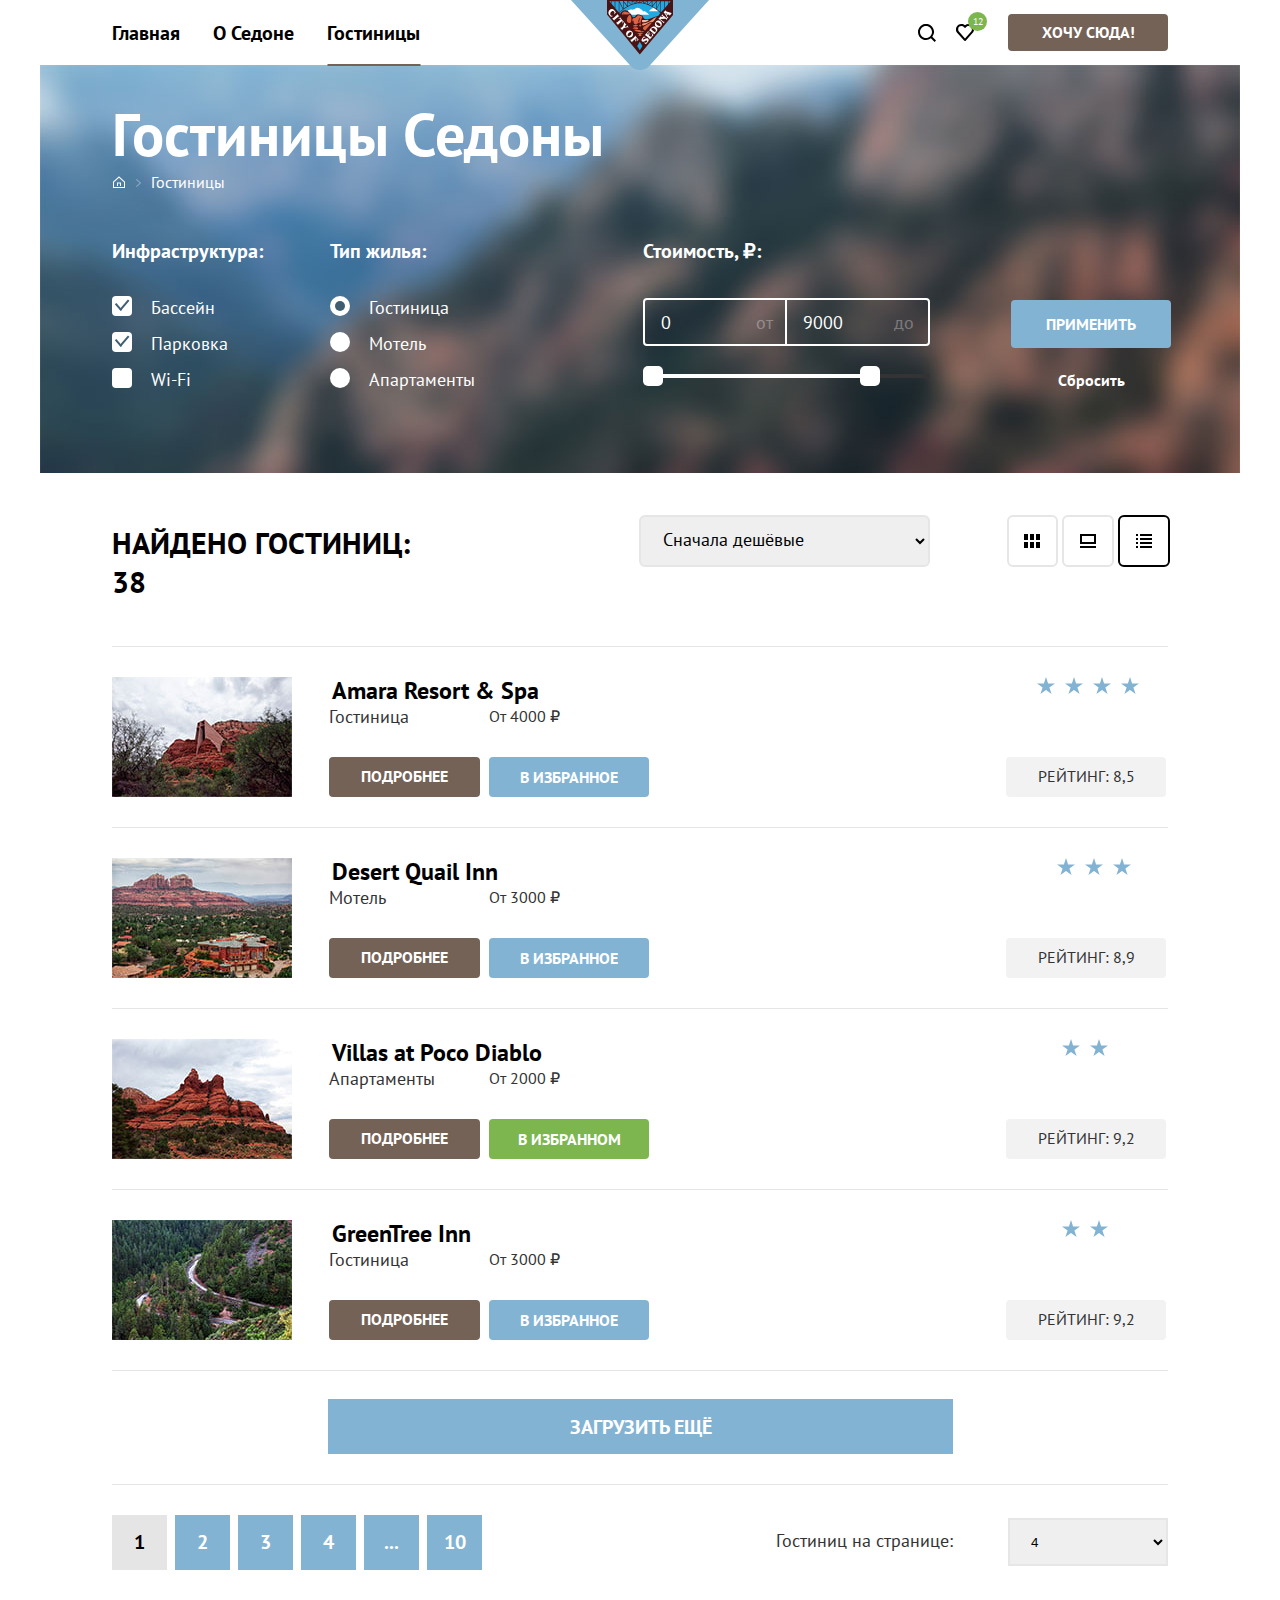
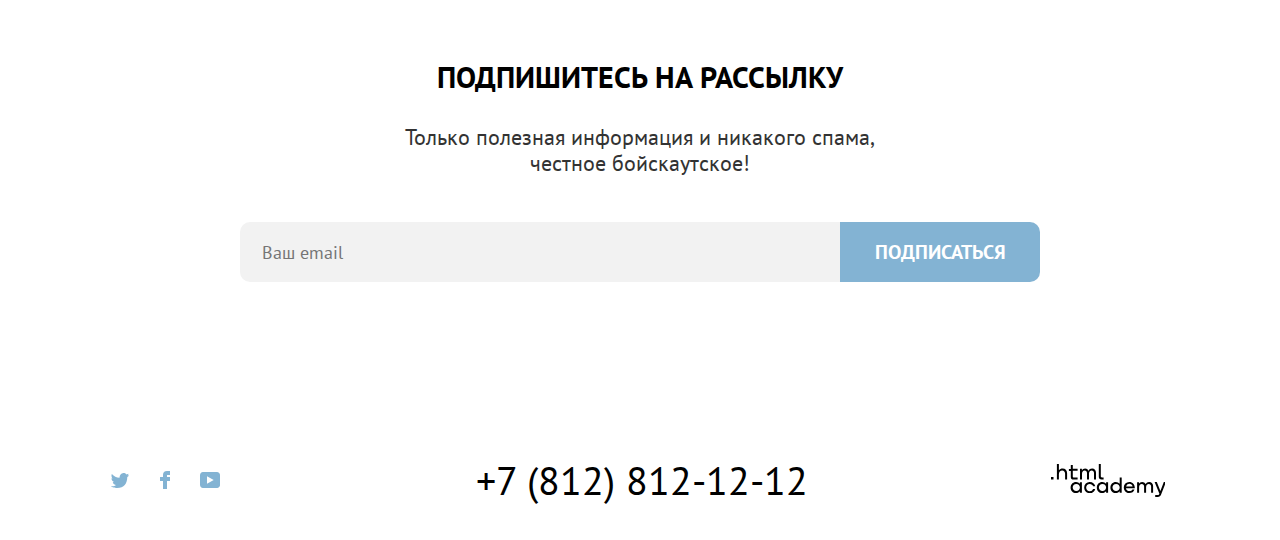
==== commit 9e25336c: "tema-9" ====
--- a/catalog.html
+++ b/catalog.html
@@ -22,7 +22,7 @@
               </li>
             </ul>
             <a href="index.html" class="header-logo-link">
-              <img class="header-logo" src="images/sedona.svg" alt="Логотип Седона">
+              <img class="header-logo" src="images/sedona.svg" alt="Логотип Седона" width="138px" height="70px">
             </a>
             <ul class="navigation-user">
               <li class="navigation-user-item">
@@ -47,7 +47,7 @@
                     <ul class="popover-liked-list">
                       <li class="popover-liked-item">
                         <a href="#" class="popover-liked-item-data-link">
-                          <img class="liked-item-image" src="images/deserthotel.jpg" width="48" height="48" alt="">
+                          <img class="liked-item-image" src="images/deserthotel.jpg" width="48" height="48" alt="Desert Quail Inn">
                           <div class="liked-item-data">
                             <p class="liked-item-title">Desert Quail Inn</p>
                             <p class="liked-item-description">Мотель</p>
@@ -63,7 +63,7 @@
                       </li>
                       <li class="popover-liked-item">
                         <a href="#" class="popover-liked-item-data-link">
-                          <img class="liked-item-image" src="images/villashotel.jpg" width="48" height="48" alt="">
+                          <img class="liked-item-image" src="images/villashotel.jpg" width="48" height="48" alt="Villas at Poco Diablo">
                           <div class="liked-item-data">
                             <p class="liked-item-title">Villas at Poco Diablo</p>
                             <p class="liked-item-description">Апартаменты</p>
@@ -104,12 +104,6 @@
                     </svg>
                     <span class="visually-hidden">Главная</span>
                   </a>
-                </li>
-
-                <li class="breadcrumbs-item">
-                  <svg class="breadcrumbs-item-icon" aria-hidden="true" focusable="false" width="5" height="8" xmlns="http://www.w3.org/2000/svg">
-                    <path fill-rule="evenodd" clip-rule="evenodd" d="M4.8 3.6 1 .2C.8 0 .4 0 .1.2-.2.4-.1.8.1 1l3.3 3L.2 7c-.2.2-.2.6 0 .8l.4.2.4-.2 3.8-3.4c.3-.2.3-.6 0-.8Z" />                  
-                  </svg>
                 </li>
                 <li class="breadcrumbs-item">
                   <a class="breadcrumbs-link" href="catalog.html">Гостиницы</a>
@@ -241,7 +235,7 @@
             </div>
             <ul class="catalog-list">
               <li class="catalog-card">
-                <a href="#" class="catalog-card-image"><img src="images/amarahotel.jpg" width="180" height="120" alt=""></a>
+                <a href="#" class="catalog-card-image"><img src="images/amarahotel.jpg" width="180" height="120" alt="Amara Resort & Spa"></a>
                 <a href="#" class="catalog-card-title">Amara Resort & Spa</a>
                 <span class="catalog-card-description">Гостиница</span>
                 <span class="catalog-card-price">От 4000 ₽</span>
@@ -266,7 +260,7 @@
                 <p class="catalog-card-rate-label">Рейтинг: 8,5</p>
               </li>
               <li class="catalog-card">
-                <a href="#" class="catalog-card-image"><img class="catalog-card-image" src="images/deserthotel.jpg" width="180" height="120" alt=""></a>
+                <a href="#" class="catalog-card-image"><img class="catalog-card-image" src="images/deserthotel.jpg" width="180" height="120" alt="Desert Quail Inn"></a>
                 <a href="#" class="catalog-card-title">Desert Quail Inn</a>
                 <span class="catalog-card-description">Мотель</span>
                 <span class="catalog-card-price">От 3000 ₽</span>
@@ -288,7 +282,7 @@
                 <p class="catalog-card-rate-label">Рейтинг: 8,9</p>
               </li>
               <li class="catalog-card">
-                <a href="#" class="catalog-card-image"><img class="catalog-card-image" src="images/villashotel.jpg" width="180" height="120" alt=""></a>
+                <a href="#" class="catalog-card-image"><img class="catalog-card-image" src="images/villashotel.jpg" width="180" height="120" alt="Villas at Poco Diablo"></a>
                 <a href="#" class="catalog-card-title">Villas at Poco Diablo</a>
                 <span class="catalog-card-description">Апартаменты</span>
                 <span class="catalog-card-price">От 2000 ₽</span>
@@ -307,7 +301,7 @@
                 <p class="catalog-card-rate-label">Рейтинг: 9,2</p>
               </li>
               <li class="catalog-card">
-                <a href="#" class="catalog-card-image"><img class="catalog-card-image" src="images/greentreehotel.jpg" width="180" height="120" alt=""></a>
+                <a href="#" class="catalog-card-image"><img class="catalog-card-image" src="images/greentreehotel.jpg" width="180" height="120" alt="GreenTree Inn"></a>
                 <a href="#" class="catalog-card-title">GreenTree Inn</a>
                 <span class="catalog-card-description">Гостиница</span>
                 <span class="catalog-card-price">От 3000 ₽</span>
--- a/css/styles.css
+++ b/css/styles.css
@@ -24,6 +24,7 @@
   flex-direction: column;
   min-height: 100%;
   font-family: "PT Sans", sans-serif;
+  font-weight: 400;
   font-size: 18px;
   line-height: 21px;
   color: #000000;
@@ -79,6 +80,7 @@
 
 .button {
   font-family: "PT Sans Bold";
+  font-weight: 700;
   font-size: 16px;
   line-height: 21px;
   text-align: center;
@@ -112,6 +114,7 @@
 
 .hotel-button {
   font-family: "PT Sans Bold";
+  font-weight: 700;
   font-size: 20px;
   line-height: 36px;
   text-align: center;
@@ -131,6 +134,7 @@
   height: 60px;
   border: 3px;
   font-family: "PT Sans Bold", sans-serif;
+  font-weight: 700;
   text-transform: uppercase;
   background: #83B3D3;
   border-radius: 0 10px 10px 0;
@@ -166,6 +170,7 @@
 
 .button-apply {
   font-family: "PT Sans Bold";
+  font-weight: 700;
   font-size: 16px;
   line-height: 21px;
   width: 160px;
@@ -199,12 +204,13 @@
 
 .button-reset {
   font-family: "PT Sans Bold";
+  font-weight: 700;
   font-size: 16px;
   line-height: 23px;
   width: 100px;
   text-align: center;
   color: #FFFFFF;
-  margin: 15px auto 0;
+  margin: 20px auto 0;
   padding: 1px 0;
   background: transparent;
   text-decoration: none;
@@ -269,6 +275,7 @@
   position: relative;
   display: block;
   font-family: "PT Sans Bold", sans-serif;
+  font-weight: 700;
   line-height: 26px;
   font-size: 20px;
   padding: 3px 9px;
@@ -389,6 +396,7 @@
   height: 19px;
   font-size: 10px;
   font-family: "PT Sans", sans-serif;
+  font-weight: 400;
   background-color: #7DB54F;
   color: #ffffff;
   border-radius: 50%;
@@ -403,6 +411,7 @@
   z-index: 1;
   width: 400px;
   font-family: "PT Sans Narrow", sans-serif;
+  font-weight: 400;
   background-color: #FFFFFF;
   min-height: 231px;
   border: 1px solid #E6E6E6;
@@ -488,6 +497,7 @@
 
 .liked-item-title {
   font-family: "PT Sans Bold", sans-serif;
+  font-weight: 700;
   font-size: 18px;
   margin: 0;
   color: #000000;
@@ -495,6 +505,7 @@
 
 .liked-item-description {
   font-family: "PT Sans", sans-serif;
+  font-weight: 400;
   font-size: 16px;
   margin: 0;
   color: #333333;
@@ -534,6 +545,7 @@
 .popover-button {
   position: absolute;
   font-family: "PT Sans Bold", sans-serif;
+  font-weight: 700;
   width: calc(100% + 2px);
   height: 60px;
   left: -1px;
@@ -580,6 +592,7 @@
   margin: 58px auto 31px;
   max-width: 720px;
   font-family: "PT Sans Bold", sans-serif;
+  font-weight: 700;
   font-size: 30px;
   line-height: 36px;
   color: #000000;
@@ -589,6 +602,7 @@
 
 .advantages-description {
   font-family: "PT Sans", sans-serif;
+  font-weight: 400;
   margin-bottom: 80px;
   font-size: 22px;
   line-height: 36px;
@@ -657,6 +671,7 @@
 .advantages-title-description {
   max-width: 250px;
   font-family: "PT Sans", sans-serif;
+  font-weight: 400;
   height: 73px;
   text-align: center;
   margin: 0;
@@ -693,6 +708,7 @@
   align-items: center;
   flex-direction: column;
   font-family: "PT Sans Bold", sans-serif;
+  font-weight: 700;
   padding: 0;
   width: 400px;
   height: 384px;
@@ -730,6 +746,7 @@
 
 .service-description {
   font-family: "PT Sans";
+  font-weight: 400;
   margin: 0 75px 79px 75px;
   font-size: 18px;
   line-height: 21px;
@@ -746,6 +763,7 @@
 
 .search-question {
   font-family: "PT Sans Bold";
+  font-weight: 700;
   margin-bottom: 29px;
   margin-top: 0;
   font-weight: bold;
@@ -758,6 +776,7 @@
 
 .search-date {
   font-family: "PT Sans";
+  font-weight: 400;
   margin-bottom: 60px;
   font-size: 22px;
   line-height: 26px;
@@ -775,6 +794,7 @@
 
 .newsletter-title {
   font-family: "PT Sans Bold";
+  font-weight: 700;
   margin: 0;
   padding: 94px 0 29px;
   font-weight: bold;
@@ -787,6 +807,7 @@
 
 .newsletter-description {
   font-family: "PT Sans", sans-serif;
+  font-weight: 400;
   margin: 0 0 47px;
   font-size: 22px;
   line-height: 26px;
@@ -806,6 +827,7 @@
 
 .field {
   font-family: "PT Sans", sans-serif;
+  font-weight: 400;
   font-size: 18px;
   line-height: 26px;
   width: 600px;
@@ -865,6 +887,7 @@
 
 .catalog-heading-title {
   font-family: "PT Sans Bold";
+  font-weight: 700;
   font-size: 60px;
   line-height: 78px;
   margin: 0;
@@ -876,7 +899,8 @@
   display: flex;
   align-items: center;
   justify-content: flex-start;
-  margin-top: -3px;
+  margin-left: -2px;
+  margin-top: -4px;
   margin-bottom: 42px;
   padding: 0;
   color: #000000;
@@ -890,6 +914,15 @@
   display: flex;
   align-items: center;
   justify-content: center;
+  margin-right: 8px;
+}
+
+.breadcrumbs-item:last-child {
+  margin-right: 0;
+}
+
+.breadcrumbs-item:not(:first-child) {
+  padding-left: 12px;
 }
 
 .breadcrumbs-item::before {
@@ -898,28 +931,24 @@
   position: absolute;
   background-image: url("../images/arrow-breadcrumbs.svg");
   background-size: contain;
+  background-repeat: no-repeat;
   opacity: 0.3;
   width: 5px;
   height: 8px;
   top: 50%;
   left: 0;
-  transform: translate(-50%, -50%);
+  transform: translateY(-50%);
 }
 
 .breadcrumbs-item:first-child::before {
   content: none;
-}
-
-.breadcrumbs-item-icon {
-  fill: #fff;
-  margin: 0 9px;
 }
 
 .breadcrumbs-link {
   position: relative;
   display: block;
   font-family: "PT Sans", sans-serif;
-  /* padding: 3px 10px; */
+  font-weight: 400;
   color: #FFFFFF;
   text-decoration: none;
   border: 3px solid transparent;
@@ -1029,6 +1058,7 @@
 
 .control-label {
   font-family: "PT Sans";
+  font-weight: 400;
   font-size: 18px;
   line-height: 23px;
   margin-left: 39px;
@@ -1083,6 +1113,7 @@
 
 .catalog-filter-title {
   font-family: "PT Sans Bold";
+  font-weight: 700;
   font-size: 20px;
   line-height: 26px;
   padding: 0;
@@ -1096,6 +1127,7 @@
   height: 100%;
   justify-content: space-between;
   font-family: "PT Sans", sans-serif;
+  font-weight: 400;
   width: 143px;
   padding: 0 14px;
 }
@@ -1151,6 +1183,7 @@
 .range-input {
   width: 40px;
   font-family: "PT Sans";
+  font-weight: 400;
   background-color: transparent;
   color: white;
   border: none;
@@ -1218,7 +1251,7 @@
   align-items: center;
   flex-direction: column;
   width: 160px;
-  margin-top: 65px;
+  margin-top: 62px;
 
 }
 
@@ -1237,6 +1270,7 @@
 
 .catalog-title {
   font-family: "PT Sans Bold";
+  font-weight: 700;
   font-size: 30px;
   line-height: 39px;
   margin: 50px 190px 45px 0;
@@ -1257,6 +1291,7 @@
   width: 287px;
   height: 48px;
   font-family: "PT Sans";
+  font-weight: 400;
   font-size: 18px;
   line-height: 23px;
   padding: 10px 20px 13px 18px;
@@ -1376,9 +1411,9 @@
   grid-row: 2 / 3;
   margin: 0 0 0 37px;
   font-family: "PT Sans Bold", sans-serif;
+  font-weight: 700;
   border: 3px solid transparent;
   font-size: 24px;
-  line-height: 31px;
   color: #000000;
   text-decoration: none;
   transition: color ease-in-out .2s;
@@ -1404,23 +1439,26 @@
   grid-column: 2 / 3;
   grid-row: 3 / 4;
   font-family: "PT Sans";
+  font-weight: 400;
   font-size: 18px;
   margin-left: 37px;
   color: #333333;
-  padding-top: 8px;
+  padding-top: 2px;
 }
 
 .catalog-card-price {
   grid-column: 3 / 4;
   grid-row: 3 / 4;
   font-family: "PT Sans";
+  font-weight: 400;
   font-size: 16px;
   color: #333333;
-  padding-top: 8px;
+  padding-top: 2px;
 }
 
 .catalog-card-button {
   font-family: "PT Sans Bold";
+  font-weight: 700;
   font-size: 16px;
   line-height: 21px;
   text-align: center;
@@ -1455,6 +1493,7 @@
 
 .catalog-card-important {
   font-family: "PT Sans Bold";
+  font-weight: 700;
   font-size: 16px;
   line-height: 21px;
   width: 160px;
@@ -1473,6 +1512,7 @@
 
 .catalog-card-important-favorite {
   font-family: "PT Sans Bold";
+  font-weight: 700;
   font-size: 16px;
   line-height: 21px;
   width: 160px;
@@ -1560,6 +1600,9 @@
   grid-column: 4 / 5;
   grid-row: 4 / 5;
   font-family: "PT Sans";
+  font-weight: 400;
+  font-size: 16px;
+  line-height: 21px;
   width: 160px;
   background-color: #F2F2F2;
   border-radius: 4px;
@@ -1571,6 +1614,7 @@
 
 .dowload-product {
   font-family: "PT Sans Bold";
+  font-weight: 700;
   font-size: 20px;
   line-height: 26px;
   text-align: center;
@@ -1664,6 +1708,7 @@
 
 .pagination-link {
   font-family: "PT Sans Bold", sans-serif;
+  font-weight: 700;
   display: flex;
   align-items: center;
   justify-content: center;
@@ -1676,6 +1721,7 @@
 
 .pagination-link-current {
   font-family: "PT Sans Bold";
+  font-weight: 700;
   color: #000000;
   font-size: 20px;
   text-decoration: none;
@@ -1692,6 +1738,8 @@
 
 .sorting-page {
   font-family: "PT Sans";
+  font-weight: 400;
+  padding-top: 5px;
 }
 
 .catalog-newsletter {
@@ -1703,6 +1751,7 @@
 
 .catalog-newsletter-title {
   font-family: "PT Sans Bold";
+  font-weight: 700;
   margin: 0 240px 29px 240px;
   font-weight: bold;
   font-size: 30px;
@@ -1714,6 +1763,7 @@
 
 .catalog-newsletter-description {
   font-family: "PT Sans";
+  font-weight: 400;
   font-size: 22px;
   line-height: 26px;
   width: 720px;
@@ -1781,6 +1831,7 @@
   display: block;
   padding: 12px;
   font-family: "PT Sans", sans-serif;
+  font-weight: 400;
   font-size: 40px;
   line-height: 40px;
   font-style: normal;
@@ -1818,7 +1869,6 @@
 
 .footer-made-link {
   display: flex;
-  /* width: 115px; */
   height: 70px;
   margin-left: 37px;
   padding-left: 3px;
@@ -1833,13 +1883,17 @@
   fill: #000000;
 }
 
-.footer-made-icon:hover {
+.footer-made-link:hover path {
+  fill: #756257;
+}
+
+.footer-made-link:focus path {
   fill: #756257;
 }
 
 .footer-made-link:focus {
   Width: 140px;
-  
+  fill: #756257;
   outline-width: 3px;
   outline-offset: -3px;
   outline-color: #83B3D3;
@@ -1849,6 +1903,7 @@
 
 .footer-made-icon:active {
   opacity: 0.3;
+  outline:none;
 }
 
 .modal-container {
@@ -1857,7 +1912,7 @@
   left: 0;
   display: flex;
   width: 100%;
-  min-height: 561px;
+  height: 100%;
   background: rgba(242, 242, 242, 0.8);
 }
 
@@ -1882,6 +1937,7 @@
   margin: 0;
   margin-bottom: 59px;
   font-family: "PT Sans Bold", sans-serif;
+  font-weight: 700;
   font-size: 30px;
   line-height: 40px;
   color: #000000;
@@ -1926,6 +1982,7 @@
   width: 575px;
   height: 60px;
   font-family: "PT Sans Bold";
+  font-weight: 700;
   font-size: 20px;
   line-height: 40px;
   margin-top: 40px;
@@ -1955,6 +2012,7 @@
 
 .appointment-title {
   font-family: "PT Sans Bold", sans-serif;
+  font-weight: 700;
   font-size: 18px;
   line-height: 40px;
   margin: 0;
@@ -2001,6 +2059,7 @@
 
 .appointment-info {
   font-family: "PT Sans";
+  font-weight: 400;
   font-size: 16px;
   line-height: 40px;
   margin: 0 0 0 152px;
@@ -2010,6 +2069,7 @@
 
 .appointment-information {
   font-family: "PT Sans";
+  font-weight: 400;
   font-size: 16px;
   line-height: 40px;
   margin: 0 0 0 152px;
@@ -2035,6 +2095,7 @@
 .amount-of-adults,
 .amount-of-children {
   font-family: "PT Sans Bold";
+  font-weight: 700;
   font-size: 18px;
   line-height: 40px;
   color: #000000;
@@ -2144,6 +2205,7 @@
 
 .popover-description {
   font-family: "PT Sans";
+  font-weight: 400;
   font-size: 16px;
   line-height: 20px;
   color: #FFFFFF;
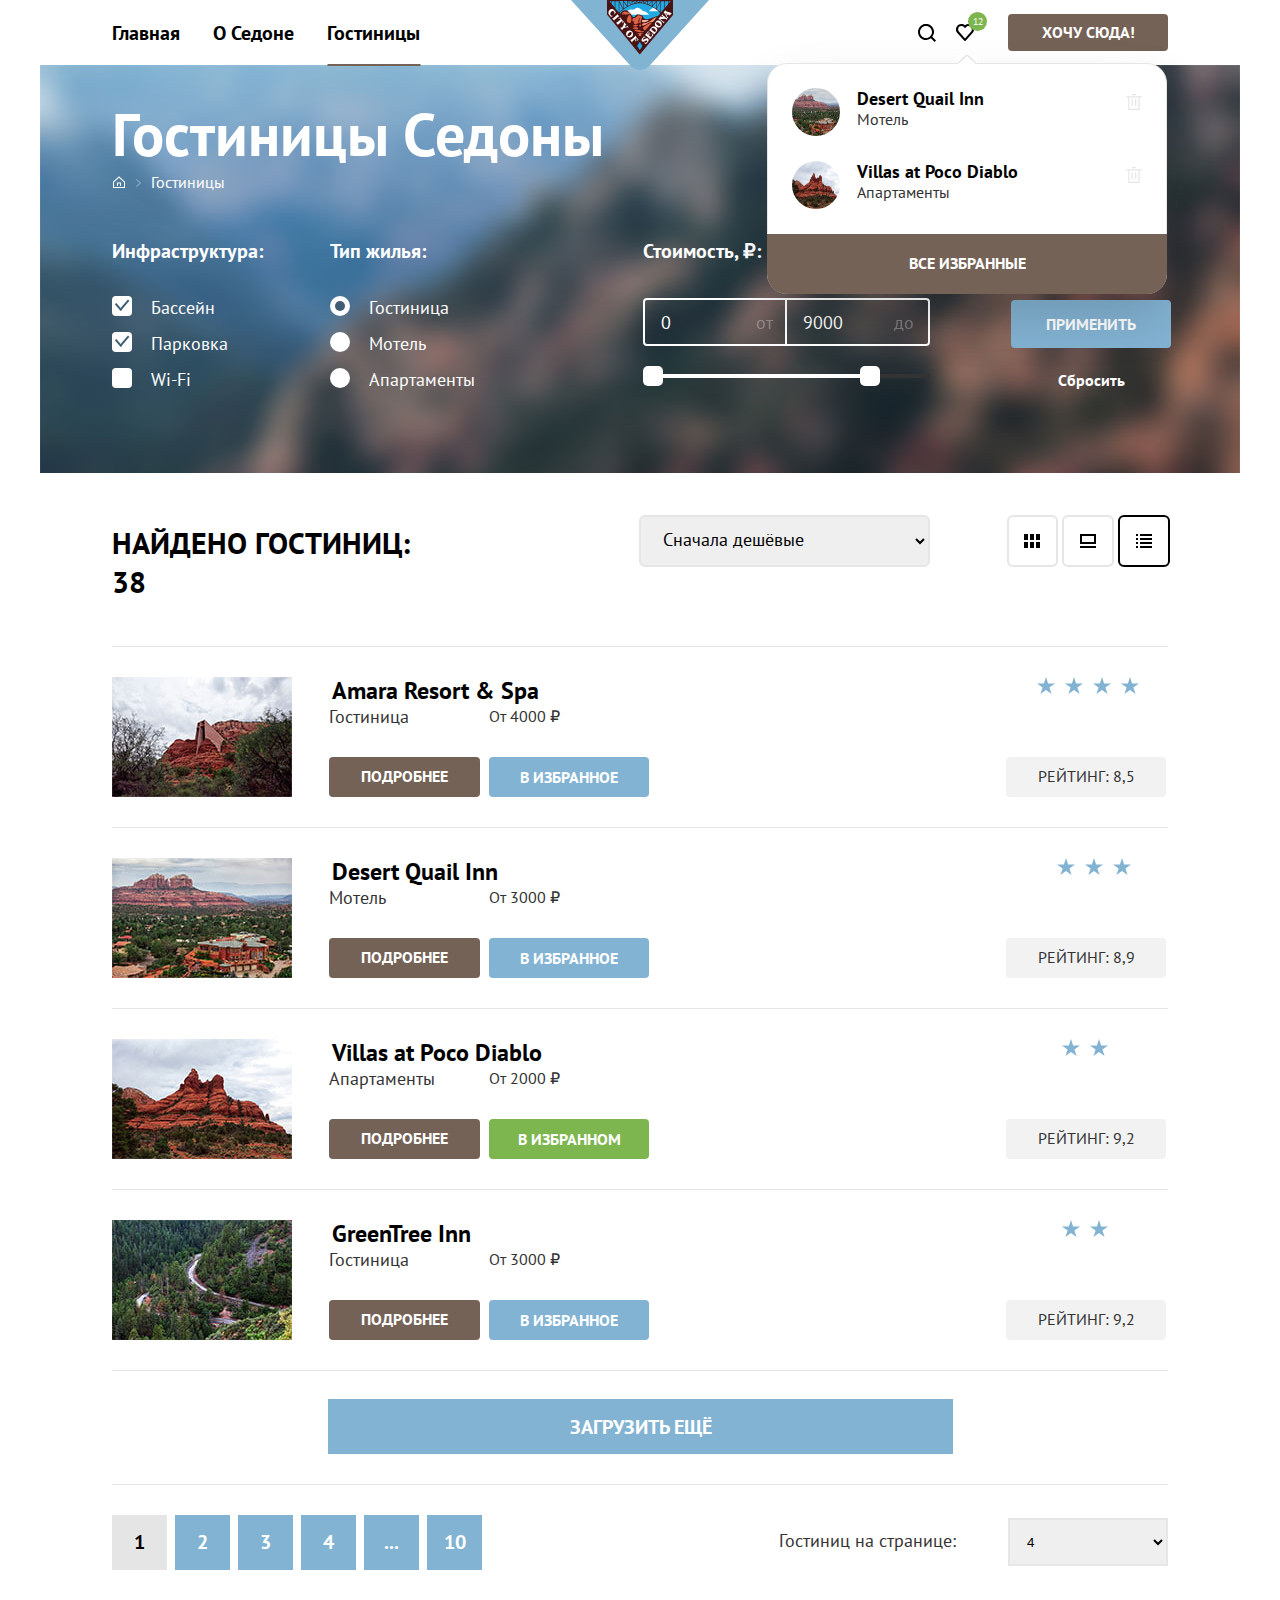
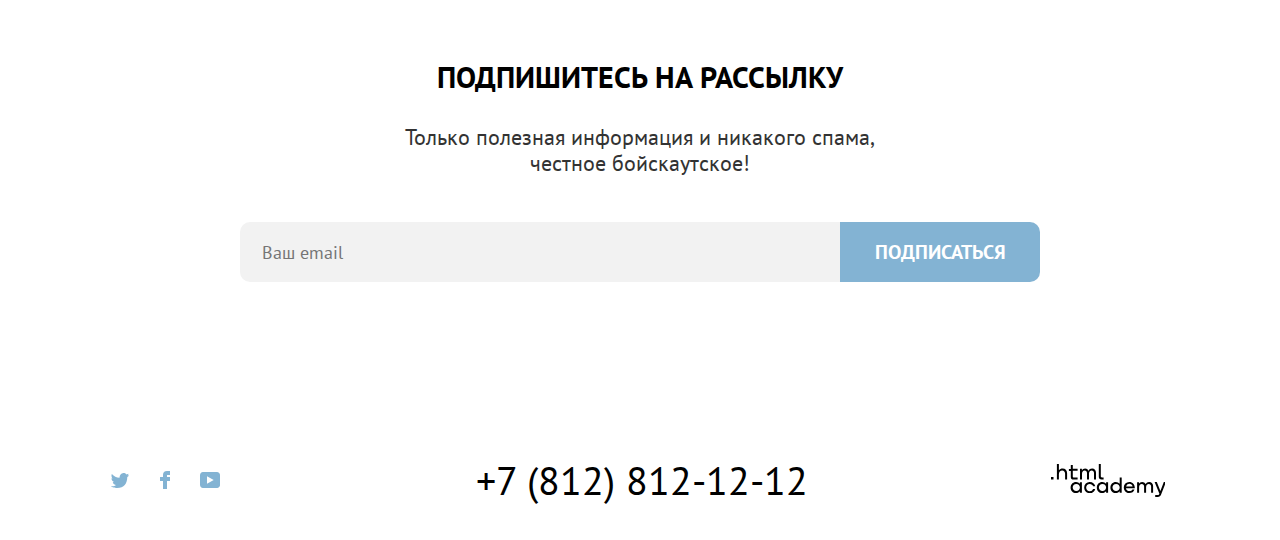
==== commit 8ade2bc8: "tema-9" ====
--- a/catalog.html
+++ b/catalog.html
@@ -3,6 +3,7 @@
   <head>
     <meta charset="utf-8">
     <title>Каталог</title>
+    <link rel="icon" type="image/png" sizes="32x32" href="images/favicon.png">
     <link rel="stylesheet" href="css/styles.css">
   </head>
   <body>
@@ -41,7 +42,7 @@
                   <span class="navigation-user-liked">12</span>
                   <span class="visually-hidden">Нравиться</span>
                 </a>
-                <div class="popover popover-liked">
+                <div class="popover popover-liked popover-open">
                   <div class="popover-content">
                     <h2 class="visually-hidden popover-title">Избранное</h2>
                     <ul class="popover-liked-list">
--- a/css/styles.css
+++ b/css/styles.css
@@ -79,7 +79,7 @@
 }
 
 .button {
-  font-family: "PT Sans Bold";
+  font-family: "PT Sans Bold", sans-serif;
   font-weight: 700;
   font-size: 16px;
   line-height: 21px;
@@ -113,7 +113,7 @@
 }
 
 .hotel-button {
-  font-family: "PT Sans Bold";
+  font-family: "PT Sans Bold", sans-serif;
   font-weight: 700;
   font-size: 20px;
   line-height: 36px;
@@ -169,7 +169,7 @@
 }
 
 .button-apply {
-  font-family: "PT Sans Bold";
+  font-family: "PT Sans Bold", sans-serif;
   font-weight: 700;
   font-size: 16px;
   line-height: 21px;
@@ -203,7 +203,7 @@
 }
 
 .button-reset {
-  font-family: "PT Sans Bold";
+  font-family: "PT Sans Bold", sans-serif;
   font-weight: 700;
   font-size: 16px;
   line-height: 23px;
@@ -423,6 +423,7 @@
 .popover-liked::before {
   content: '';
   background-image: url("../images/popover-decorator.svg");
+  background-color: #FFFFFF;
   background-size: cover;
   background-repeat: no-repeat;
   position: absolute;
@@ -581,11 +582,15 @@
 
 .main-index {
   color: #000000;
-  background-color: #ffffff;
-  background-image: url("../images/viewbackground.jpg");
   width: 1200px;
   background-size: auto;
   background-repeat: no-repeat;
+}
+
+.main-intro {
+  background-color: #81B3D2;
+  background-image: url("../images/viewbackground.jpg");
+  height: 484px;
 }
 
 .advantages-title {
@@ -745,7 +750,7 @@
 }
 
 .service-description {
-  font-family: "PT Sans";
+  font-family: "PT Sans", sans-serif;
   font-weight: 400;
   margin: 0 75px 79px 75px;
   font-size: 18px;
@@ -761,8 +766,8 @@
   text-align: center;
 }
 
-.search-question {
-  font-family: "PT Sans Bold";
+.search-title {
+  font-family: "PT Sans Bold", sans-serif;
   font-weight: 700;
   margin-bottom: 29px;
   margin-top: 0;
@@ -774,8 +779,8 @@
   text-transform: uppercase;
 }
 
-.search-date {
-  font-family: "PT Sans";
+.search-description {
+  font-family: "PT Sans", sans-serif;
   font-weight: 400;
   margin-bottom: 60px;
   font-size: 22px;
@@ -787,13 +792,14 @@
   width: 1200px;
   height: 411px;
   background-image: url("../images/background.png");
+  background-color: #81B3D2;
   background-size: auto;
   text-align: center;
   color: #333333;
 }
 
 .newsletter-title {
-  font-family: "PT Sans Bold";
+  font-family: "PT Sans Bold", sans-serif;
   font-weight: 700;
   margin: 0;
   padding: 94px 0 29px;
@@ -877,6 +883,7 @@
   margin: 0 auto;
   height: 408px;
   background-image: url("../images/catalogbackground.png");
+  background-color: #756257;
   background-size: cover;
   background-repeat: no-repeat;
 }
@@ -886,7 +893,7 @@
 }
 
 .catalog-heading-title {
-  font-family: "PT Sans Bold";
+  font-family: "PT Sans Bold", sans-serif;
   font-weight: 700;
   font-size: 60px;
   line-height: 78px;
@@ -930,6 +937,7 @@
   display: block;
   position: absolute;
   background-image: url("../images/arrow-breadcrumbs.svg");
+  background-color: transparent;
   background-size: contain;
   background-repeat: no-repeat;
   opacity: 0.3;
@@ -1057,7 +1065,7 @@
 }
 
 .control-label {
-  font-family: "PT Sans";
+  font-family: "PT Sans", sans-serif;
   font-weight: 400;
   font-size: 18px;
   line-height: 23px;
@@ -1112,7 +1120,7 @@
 }
 
 .catalog-filter-title {
-  font-family: "PT Sans Bold";
+  font-family: "PT Sans Bold", sans-serif;
   font-weight: 700;
   font-size: 20px;
   line-height: 26px;
@@ -1182,7 +1190,7 @@
 
 .range-input {
   width: 40px;
-  font-family: "PT Sans";
+  font-family: "PT Sans", sans-serif;
   font-weight: 400;
   background-color: transparent;
   color: white;
@@ -1269,7 +1277,7 @@
 }
 
 .catalog-title {
-  font-family: "PT Sans Bold";
+  font-family: "PT Sans Bold", sans-serif;
   font-weight: 700;
   font-size: 30px;
   line-height: 39px;
@@ -1290,7 +1298,7 @@
 .select-control {
   width: 287px;
   height: 48px;
-  font-family: "PT Sans";
+  font-family: "PT Sans", sans-serif;
   font-weight: 400;
   font-size: 18px;
   line-height: 23px;
@@ -1438,7 +1446,7 @@
 .catalog-card-description {
   grid-column: 2 / 3;
   grid-row: 3 / 4;
-  font-family: "PT Sans";
+  font-family: "PT Sans", sans-serif;
   font-weight: 400;
   font-size: 18px;
   margin-left: 37px;
@@ -1449,7 +1457,7 @@
 .catalog-card-price {
   grid-column: 3 / 4;
   grid-row: 3 / 4;
-  font-family: "PT Sans";
+  font-family: "PT Sans", sans-serif;
   font-weight: 400;
   font-size: 16px;
   color: #333333;
@@ -1457,7 +1465,7 @@
 }
 
 .catalog-card-button {
-  font-family: "PT Sans Bold";
+  font-family: "PT Sans Bold", sans-serif;
   font-weight: 700;
   font-size: 16px;
   line-height: 21px;
@@ -1492,7 +1500,7 @@
 }
 
 .catalog-card-important {
-  font-family: "PT Sans Bold";
+  font-family: "PT Sans Bold", sans-serif;
   font-weight: 700;
   font-size: 16px;
   line-height: 21px;
@@ -1511,7 +1519,7 @@
 }
 
 .catalog-card-important-favorite {
-  font-family: "PT Sans Bold";
+  font-family: "PT Sans Bold", sans-serif;
   font-weight: 700;
   font-size: 16px;
   line-height: 21px;
@@ -1599,7 +1607,7 @@
 .catalog-card-rate-label {
   grid-column: 4 / 5;
   grid-row: 4 / 5;
-  font-family: "PT Sans";
+  font-family: "PT Sans", sans-serif;
   font-weight: 400;
   font-size: 16px;
   line-height: 21px;
@@ -1613,7 +1621,7 @@
 }
 
 .dowload-product {
-  font-family: "PT Sans Bold";
+  font-family: "PT Sans Bold", sans-serif;
   font-weight: 700;
   font-size: 20px;
   line-height: 26px;
@@ -1720,7 +1728,7 @@
 }
 
 .pagination-link-current {
-  font-family: "PT Sans Bold";
+  font-family: "PT Sans Bold", sans-serif;
   font-weight: 700;
   color: #000000;
   font-size: 20px;
@@ -1728,8 +1736,8 @@
 }
 
 .select-hotels-control {
-  margin: 33px 0 93px 50px;
-  padding-left: 17px;
+  margin: 33px 0 93px 47px;
+  padding-left: 13px;
   width: 160px;
   height: 48px;
   border: 2px solid #E6E6E6;
@@ -1737,9 +1745,9 @@
 }
 
 .sorting-page {
-  font-family: "PT Sans";
-  font-weight: 400;
-  padding-top: 5px;
+  font-family: "PT Sans", sans-serif;
+  font-weight: 400;
+  padding-top: 14px;
 }
 
 .catalog-newsletter {
@@ -1750,7 +1758,7 @@
 }
 
 .catalog-newsletter-title {
-  font-family: "PT Sans Bold";
+  font-family: "PT Sans Bold", sans-serif;
   font-weight: 700;
   margin: 0 240px 29px 240px;
   font-weight: bold;
@@ -1762,7 +1770,7 @@
 }
 
 .catalog-newsletter-description {
-  font-family: "PT Sans";
+  font-family: "PT Sans", sans-serif;
   font-weight: 400;
   font-size: 22px;
   line-height: 26px;
@@ -1923,8 +1931,13 @@
 .modal {
   position: relative;
   margin: auto;
-  padding: 54px 70px 70px 70px;
+  padding: 60px 70px 70px 70px;
   background-color: #FFFFFF;
+}
+
+.modal-content {
+  width: 575px;
+  height: 437px;
 }
 
 .modal-auth {
@@ -1963,11 +1976,9 @@
 
 .modal-close-button:hover {
   background-color: #E6E6E6;
-  
 }
 
 .modal-close-button:focus {
-  outline-width: #83B3D3;
   outline-width: 3px;
   outline-offset: -3px;
   outline-color: #756257;
@@ -1981,7 +1992,7 @@
 .modal-button {
   width: 575px;
   height: 60px;
-  font-family: "PT Sans Bold";
+  font-family: "PT Sans Bold", sans-serif;
   font-weight: 700;
   font-size: 20px;
   line-height: 40px;
@@ -2029,7 +2040,7 @@
   width: 420px;
   height: 50px;
   margin-left: 45px;
-  background: #F2F2F2;
+  background-color: #F2F2F2;
   border: 4px solid transparent;
   box-sizing: border-box;
   background-image: url("../images/calendar.svg");
@@ -2058,20 +2069,19 @@
 } 
 
 .appointment-info {
-  font-family: "PT Sans";
+  font-family: "PT Sans", sans-serif;
   font-weight: 400;
   font-size: 16px;
-  line-height: 40px;
   margin: 0 0 0 152px;
   padding: 0;
   color: #FF5757;
 }
 
 .appointment-information {
-  font-family: "PT Sans";
+  font-family: "PT Sans", sans-serif;
   font-weight: 400;
   font-size: 16px;
-  line-height: 40px;
+  /* line-height: 40px; */
   margin: 0 0 0 152px;
   padding: 0;
   color: #333333;
@@ -2083,18 +2093,23 @@
   align-items: center;
   height: 40px;
   width: 575px;
+  margin-top: 32px;
   box-sizing: border-box;
 }
 
 .amount-field {
   font: inherit;
+  font-family: "PT Sans Bold", sans-serif;
+  font-weight: 700;
+  font-size: 18px;
+  line-height: 40px;
   width: 70px;
   margin: 0;
 }
 
 .amount-of-adults,
 .amount-of-children {
-  font-family: "PT Sans Bold";
+  font-family: "PT Sans Bold", sans-serif;
   font-weight: 700;
   font-size: 18px;
   line-height: 40px;
@@ -2102,7 +2117,7 @@
 }
 
 .amount-of-children {
-  margin-left: 56px;
+  margin-left: 16px;
 }
 
 .amount button[name="min-adult"] {
@@ -2124,6 +2139,7 @@
   background-image: url("../images/minus.svg");
   background-position: center;
   background-repeat: no-repeat;
+  background-color: #f2f2f2;
 }
 
 .button-min:focus, .button-pluse:focus {
@@ -2140,6 +2156,7 @@
   background-image: url("../images/plus.svg");
   background-position: center;
   background-repeat: no-repeat;
+  background-color: #f2f2f2;
 }
 
 button, input {
@@ -2182,8 +2199,8 @@
 
 .popover-info {
   position: absolute;
-  top: 420px;
-  right: 85px;
+  top: 397px;
+  right: 100px;
   z-index: 1;
   width: 256px;
   min-height: 143px;
@@ -2191,20 +2208,20 @@
   background: #333333;
   box-shadow: 0px 15px 30px rgba(0, 0, 0, 0.3);
   border-radius: 10px;
-  display: none;
+  display: no;
 }
 
 .popover-info::before {
   content: '';
   position: absolute;
   top: -20px;
-  left: 122px;
+  left: 118px;
   border: 10px solid transparent;
   border-bottom: 10px solid #333333;
 }
 
 .popover-description {
-  font-family: "PT Sans";
+  font-family: "PT Sans", sans-serif;
   font-weight: 400;
   font-size: 16px;
   line-height: 20px;
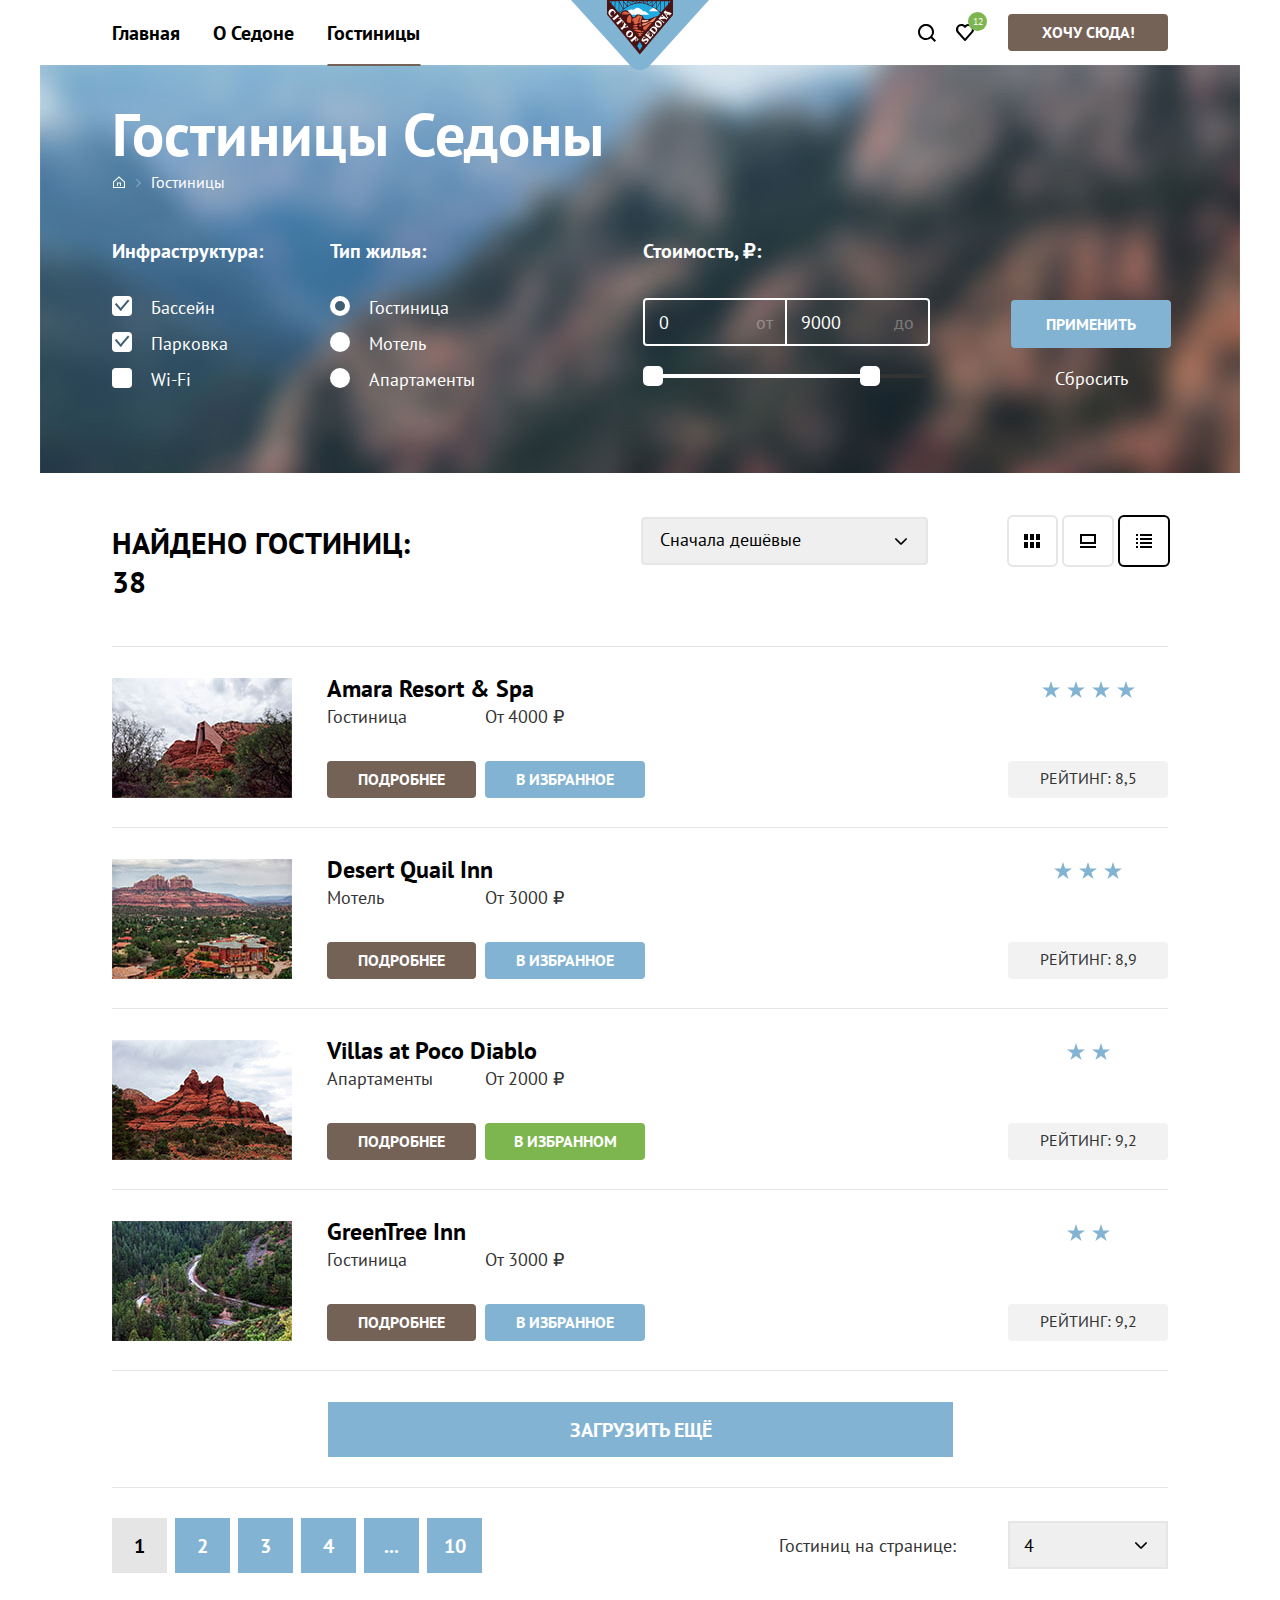
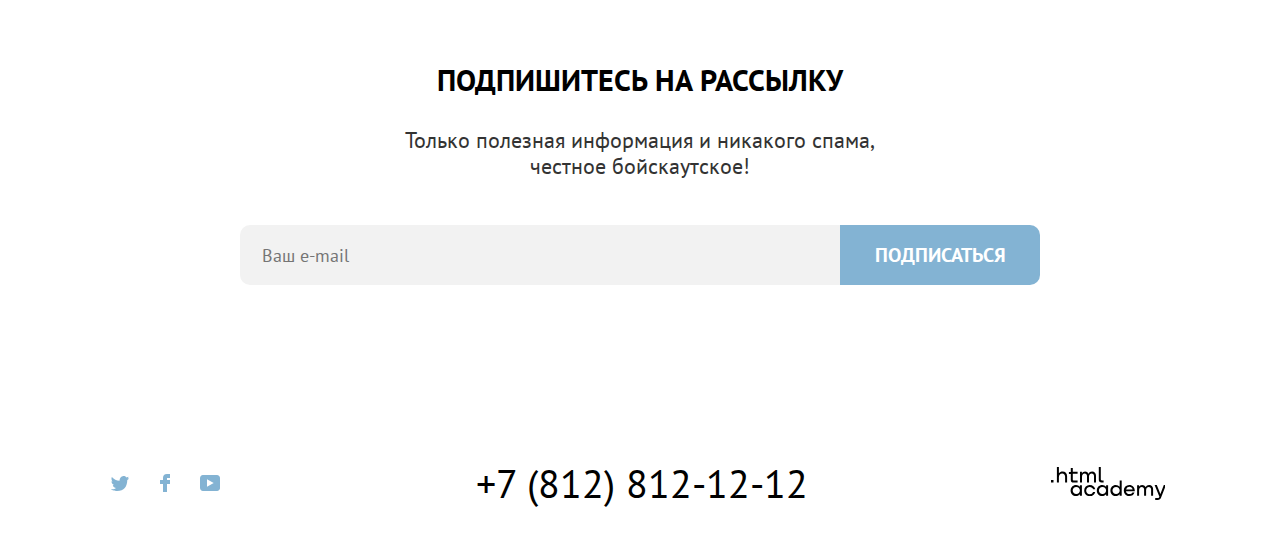
==== commit c792b092: "tema-9" ====
--- a/catalog.html
+++ b/catalog.html
@@ -16,7 +16,7 @@
                 <a class="navigation-link" href="index.html">Главная</a>
               </li>
               <li class="navigation-item">
-                <a class="navigation-link" href="about.html">О Седоне</a>
+                <a class="navigation-link" href="#">О Седоне</a>
               </li>
               <li class="navigation-item">
                 <a class="navigation-link navigation-link-current" href="catalog.html">Гостиницы</a>
@@ -42,7 +42,8 @@
                   <span class="navigation-user-liked">12</span>
                   <span class="visually-hidden">Нравиться</span>
                 </a>
-                <div class="popover popover-liked popover-open">
+                <!-- Чтобы открыть поповер необходимо добавить класс с названием popover-open  -->
+                <div class="popover popover-liked">
                   <div class="popover-content">
                     <h2 class="visually-hidden popover-title">Избранное</h2>
                     <ul class="popover-liked-list">
@@ -242,21 +243,11 @@
                 <span class="catalog-card-price">От 4000 ₽</span>
                 <a href="#" class="catalog-card-button">Подробнее</a>
                 <button type="button" class="catalog-card-important">В избранное</button>
-                <ul class="catalog-card-rate-icons">
-                  <li class="hotel-rating-stars-one">
-                    <svg class="star" aria-hidden="true" focusable="false" width="18" height="17" xmlns="http://www.w3.org/2000/svg">
-                      <path fill-rule="evenodd" clip-rule="evenodd" d="m9 0 2.1 6.5H18l-5.6 4 2.2 6.5L9 13l-5.6 4 2.2-6.5-5.6-4h6.9L9 0Z" />
-                    </svg>
-                    <svg class="star" aria-hidden="true" focusable="false" width="18" height="17" xmlns="http://www.w3.org/2000/svg">
-                      <path fill-rule="evenodd" clip-rule="evenodd" d="m9 0 2.1 6.5H18l-5.6 4 2.2 6.5L9 13l-5.6 4 2.2-6.5-5.6-4h6.9L9 0Z" />
-                    </svg>
-                    <svg class="star" aria-hidden="true" focusable="false" width="18" height="17" xmlns="http://www.w3.org/2000/svg">
-                      <path fill-rule="evenodd" clip-rule="evenodd" d="m9 0 2.1 6.5H18l-5.6 4 2.2 6.5L9 13l-5.6 4 2.2-6.5-5.6-4h6.9L9 0Z" />
-                    </svg>
-                    <svg class="star" aria-hidden="true" focusable="false" width="18" height="17" xmlns="http://www.w3.org/2000/svg">
-                      <path fill-rule="evenodd" clip-rule="evenodd" d="m9 0 2.1 6.5H18l-5.6 4 2.2 6.5L9 13l-5.6 4 2.2-6.5-5.6-4h6.9L9 0Z" />
-                    </svg>
-                  </li>
+                <ul class="catalog-card-rate-list">
+                  <li class="catalog-card-rate-item"></li>
+                  <li class="catalog-card-rate-item"></li>
+                  <li class="catalog-card-rate-item"></li>
+                  <li class="catalog-card-rate-item"></li>
                 </ul>
                 <p class="catalog-card-rate-label">Рейтинг: 8,5</p>
               </li>
@@ -267,18 +258,10 @@
                 <span class="catalog-card-price">От 3000 ₽</span>
                 <a href="#" class="catalog-card-button">Подробнее</a>
                 <button type="button" class="catalog-card-important">В избранное</button>
-                <ul class="catalog-card-rate-icons">
-                  <li class="hotel-rating-stars-two">
-                    <svg class="star" aria-hidden="true" focusable="false" width="18" height="17" xmlns="http://www.w3.org/2000/svg">
-                      <path fill-rule="evenodd" clip-rule="evenodd" d="m9 0 2.1 6.5H18l-5.6 4 2.2 6.5L9 13l-5.6 4 2.2-6.5-5.6-4h6.9L9 0Z" />
-                    </svg>
-                    <svg class="star" aria-hidden="true" focusable="false" width="18" height="17" xmlns="http://www.w3.org/2000/svg">
-                      <path fill-rule="evenodd" clip-rule="evenodd" d="m9 0 2.1 6.5H18l-5.6 4 2.2 6.5L9 13l-5.6 4 2.2-6.5-5.6-4h6.9L9 0Z" />
-                    </svg>
-                    <svg class="star" aria-hidden="true" focusable="false" width="18" height="17" xmlns="http://www.w3.org/2000/svg">
-                      <path fill-rule="evenodd" clip-rule="evenodd" d="m9 0 2.1 6.5H18l-5.6 4 2.2 6.5L9 13l-5.6 4 2.2-6.5-5.6-4h6.9L9 0Z" />
-                    </svg>
-                  </li>
+                <ul class="catalog-card-rate-list">
+                  <li class="catalog-card-rate-item"></li>
+                  <li class="catalog-card-rate-item"></li>
+                  <li class="catalog-card-rate-item"></li>
                 </ul>
                 <p class="catalog-card-rate-label">Рейтинг: 8,9</p>
               </li>
@@ -288,16 +271,10 @@
                 <span class="catalog-card-description">Апартаменты</span>
                 <span class="catalog-card-price">От 2000 ₽</span>
                 <a href="#" class="catalog-card-button">Подробнее</a>
-                <button type="button" class="catalog-card-important-favorite">В избранном</button>
-                <ul class="catalog-card-rate-icons">
-                  <li class="hotel-rating-stars-three">
-                    <svg class="star" aria-hidden="true" focusable="false" width="18" height="17" xmlns="http://www.w3.org/2000/svg">
-                      <path fill-rule="evenodd" clip-rule="evenodd" d="m9 0 2.1 6.5H18l-5.6 4 2.2 6.5L9 13l-5.6 4 2.2-6.5-5.6-4h6.9L9 0Z" />
-                    </svg>
-                    <svg class="star" aria-hidden="true" focusable="false" width="18" height="17" xmlns="http://www.w3.org/2000/svg">
-                      <path fill-rule="evenodd" clip-rule="evenodd" d="m9 0 2.1 6.5H18l-5.6 4 2.2 6.5L9 13l-5.6 4 2.2-6.5-5.6-4h6.9L9 0Z" />
-                    </svg>
-                  </li>
+                <button type="button" class="catalog-card-important is-favorites">В избранном</button>
+                <ul class="catalog-card-rate-list">
+                  <li class="catalog-card-rate-item"></li>
+                  <li class="catalog-card-rate-item"></li>
                 </ul>
                 <p class="catalog-card-rate-label">Рейтинг: 9,2</p>
               </li>
@@ -308,15 +285,9 @@
                 <span class="catalog-card-price">От 3000 ₽</span>
                 <a href="#" class="catalog-card-button">Подробнее</a>
                 <button type="button" class="catalog-card-important">В избранное</button>
-                <ul class="catalog-card-rate-icons">
-                  <li class="hotel-rating-stars-four">
-                    <svg class="star" aria-hidden="true" focusable="false" width="18" height="17" xmlns="http://www.w3.org/2000/svg">
-                      <path fill-rule="evenodd" clip-rule="evenodd" d="m9 0 2.1 6.5H18l-5.6 4 2.2 6.5L9 13l-5.6 4 2.2-6.5-5.6-4h6.9L9 0Z" />
-                    </svg>
-                    <svg class="star" aria-hidden="true" focusable="false" width="18" height="17" xmlns="http://www.w3.org/2000/svg">
-                      <path fill-rule="evenodd" clip-rule="evenodd" d="m9 0 2.1 6.5H18l-5.6 4 2.2 6.5L9 13l-5.6 4 2.2-6.5-5.6-4h6.9L9 0Z" />
-                    </svg>
-                  </li>
+                <ul class="catalog-card-rate-list">
+                  <li class="catalog-card-rate-item"></li>
+                  <li class="catalog-card-rate-item"></li>
                 </ul>
                 <p class="catalog-card-rate-label">Рейтинг: 9,2</p>
               </li>
@@ -360,7 +331,7 @@
           <form class="newsletter-form" action="https://echo.htmlacademy.ru/" method="post">
             <p class="newsletter-email">
               <label class="visually-hidden" for="newsletter-email">Email</label>
-              <input class="field"  placeholder="Ваш email" type="email" name="newsletter-email" id="newsletter-email" required>
+              <input class="field"  placeholder="Ваш e-mail" type="email" name="newsletter-email" id="newsletter-email" required>
             </p>
             <button class="button-submit" type="submit">Подписаться</button>
           </form>
--- a/css/styles.css
+++ b/css/styles.css
@@ -134,12 +134,12 @@
   height: 60px;
   border: 3px;
   font-family: "PT Sans Bold", sans-serif;
+  font-size: 20px;
+  line-height: 26px;
   font-weight: 700;
   text-transform: uppercase;
   background: #83B3D3;
   border-radius: 0 10px 10px 0;
-  font-size: 20px;
-  line-height: 26px;
   color: #ffffff;
   transition: background-color ease-in-out .2s;
   cursor: pointer;
@@ -203,14 +203,14 @@
 }
 
 .button-reset {
-  font-family: "PT Sans Bold", sans-serif;
-  font-weight: 700;
-  font-size: 16px;
+  font-family: "PT Sans", sans-serif;
+  font-weight: 400;
+  font-size: 18px;
   line-height: 23px;
   width: 100px;
   text-align: center;
   color: #FFFFFF;
-  margin: 20px auto 0;
+  margin: 18px auto 0;
   padding: 1px 0;
   background: transparent;
   text-decoration: none;
@@ -394,8 +394,9 @@
   right: -6px;
   width: 19px;
   height: 19px;
+  font-family: "PT Sans", sans-serif;
   font-size: 10px;
-  font-family: "PT Sans", sans-serif;
+  line-height: 13px;
   font-weight: 400;
   background-color: #7DB54F;
   color: #ffffff;
@@ -410,8 +411,6 @@
   transform: translate(-50%, 100%);
   z-index: 1;
   width: 400px;
-  font-family: "PT Sans Narrow", sans-serif;
-  font-weight: 400;
   background-color: #FFFFFF;
   min-height: 231px;
   border: 1px solid #E6E6E6;
@@ -462,6 +461,7 @@
 .popover-liked-item-data-link {
   display: flex;
   text-decoration: none;
+  min-width: 250px;
   padding: 7px;
   border: 3px solid transparent;
   box-sizing: border-box;
@@ -500,6 +500,7 @@
   font-family: "PT Sans Bold", sans-serif;
   font-weight: 700;
   font-size: 18px;
+  line-height: 21px;
   margin: 0;
   color: #000000;
 }
@@ -508,6 +509,7 @@
   font-family: "PT Sans", sans-serif;
   font-weight: 400;
   font-size: 16px;
+  line-height: 21px;
   margin: 0;
   color: #333333;
 }
@@ -546,6 +548,8 @@
 .popover-button {
   position: absolute;
   font-family: "PT Sans Bold", sans-serif;
+  font-size: 16px;
+  line-height: 21px;
   font-weight: 700;
   width: calc(100% + 2px);
   height: 60px;
@@ -555,8 +559,6 @@
   text-align: center;
   text-transform: uppercase;
   color: #FFFFFF;
-  font-size: 16px;
-  line-height: 21px;
   background: #756257;
   border-radius: 0 0 20px 20px;
   cursor: pointer;
@@ -594,7 +596,7 @@
 }
 
 .advantages-title {
-  margin: 58px auto 31px;
+  margin: 62px auto 31px;
   max-width: 720px;
   font-family: "PT Sans Bold", sans-serif;
   font-weight: 700;
@@ -607,10 +609,10 @@
 
 .advantages-description {
   font-family: "PT Sans", sans-serif;
-  font-weight: 400;
-  margin-bottom: 80px;
   font-size: 22px;
   line-height: 36px;
+  font-weight: 400;
+  margin-bottom: 80px;
   color: #333333;
   text-align: center;
 }
@@ -676,6 +678,8 @@
 .advantages-title-description {
   max-width: 250px;
   font-family: "PT Sans", sans-serif;
+  font-size: 18px;
+  line-height: 21px;
   font-weight: 400;
   height: 73px;
   text-align: center;
@@ -712,8 +716,6 @@
   display: flex;
   align-items: center;
   flex-direction: column;
-  font-family: "PT Sans Bold", sans-serif;
-  font-weight: 700;
   padding: 0;
   width: 400px;
   height: 384px;
@@ -743,48 +745,50 @@
 }
 
 .service-title {
-  margin: 23px 0 20px;
+  font-family: "PT Sans Bold", sans-serif;
+  font-weight: 700;
   font-size: 24px;
   line-height: 28px;
+  margin: 23px 0 20px;
   text-transform: uppercase;
 }
 
 .service-description {
   font-family: "PT Sans", sans-serif;
   font-weight: 400;
-  margin: 0 75px 79px 75px;
   font-size: 18px;
   line-height: 21px;
+  margin: 0 75px 79px 75px;
   text-align: center;
   color: #333333;
 }
 
 .search-hotel {
   width: 1200px;
-  padding: 89px 0;
+  padding: 89px 0 92px;
   background: #FFFFFF;
   text-align: center;
 }
 
 .search-title {
   font-family: "PT Sans Bold", sans-serif;
+  font-size: 30px;
+  line-height: 36px;
   font-weight: 700;
   margin-bottom: 29px;
   margin-top: 0;
   font-weight: bold;
   color: #000000;
-  font-size: 30px;
-  line-height: 36px;
   text-align: center;
   text-transform: uppercase;
 }
 
 .search-description {
   font-family: "PT Sans", sans-serif;
-  font-weight: 400;
-  margin-bottom: 60px;
   font-size: 22px;
   line-height: 26px;
+  font-weight: 400;
+  margin-bottom: 60px;
   color: #333333;
 }
 
@@ -800,12 +804,12 @@
 
 .newsletter-title {
   font-family: "PT Sans Bold", sans-serif;
+  font-size: 30px;
+  line-height: 36px;
   font-weight: 700;
   margin: 0;
   padding: 94px 0 29px;
   font-weight: bold;
-  font-size: 30px;
-  line-height: 36px;
   text-align: center;
   text-transform: uppercase;
   color: #FFFFFF;
@@ -813,10 +817,10 @@
 
 .newsletter-description {
   font-family: "PT Sans", sans-serif;
-  font-weight: 400;
-  margin: 0 0 47px;
   font-size: 22px;
   line-height: 26px;
+  font-weight: 400;
+  margin: 0 0 47px;
   text-align: center;
   color: #FFFFFF;
 }
@@ -956,6 +960,8 @@
   position: relative;
   display: block;
   font-family: "PT Sans", sans-serif;
+  font-size: 16px;
+  line-height: 21px;
   font-weight: 400;
   color: #FFFFFF;
   text-decoration: none;
@@ -1134,10 +1140,8 @@
   align-items: center;
   height: 100%;
   justify-content: space-between;
-  font-family: "PT Sans", sans-serif;
-  font-weight: 400;
   width: 143px;
-  padding: 0 14px;
+  /* padding: 0 14px; */
 }
 
 .catalog-filter-label:first-child::after {
@@ -1172,36 +1176,49 @@
   border: 2px solid #FFFFFF;
   box-sizing: border-box;
   border-radius: 4px 0px 0px 4px;
-}
-
-.range-wrapper-inputs:focus {
-  border: 2px solid #FFFFFF;
-  box-sizing: border-box;
-  box-shadow: 0px 0px 0px 3px #81B3D2;
-  border-radius: 4px 0px 0px 4px;
-}
-
-.range-wrapper-inputs:active {
-  background: #756257;
-  border: 2px solid #FFFFFF;
-  box-sizing: border-box;
-  border-radius: 4px 0 0 4px;
-}
+} 
 
 .range-input {
-  width: 40px;
   font-family: "PT Sans", sans-serif;
-  font-weight: 400;
+  font-size: 18px;
+  line-height: 23px;
+  font-weight: 400;
+  width: 100%;
+  height: 100%;
+  padding-left: 14px;
   background-color: transparent;
   color: white;
   border: none;
+  outline: none; 
   appearance: textfield;
+}
+
+.range-input:focus {
+  width: 145px;
+  height: 48px;
+  border: 2px solid #FFFFFF;
+  box-sizing: border-box;
+  border-radius: 4px 0px 0px 4px;
+  box-shadow: 0px 0px 0px 3px #81B3D2;
+}
+
+.range-input:active {
+  background: #756257;
+  border: 2px solid #FFFFFF;
+  box-sizing: border-box;
+  border-radius: 4px 0 0 4px;
 }
 
 .range-input::-webkit-outer-spin-button,
 .range-input::-webkit-inner-spin-button {
   appearance: none;
   margin: 0;
+}
+
+.catalog-filter-label-decoration {
+  color: #ffffff;
+  opacity: 0.3;
+  padding-right: 14px;
 }
 
 .range-scale {
@@ -1263,11 +1280,6 @@
 
 }
 
-.catalog-filter-label-decoration {
-  color: #ffffff;
-  opacity: 0.3;
-}
-
 .catalog-sorting {
   display: flex;
   justify-content: space-between;
@@ -1289,10 +1301,6 @@
   width: 287px;
   height: 48px;
   margin: 44px 81px 42px 0;
-  outline: 2px solid #E6E6E6;
-  box-sizing: border-box;
-  border-radius: 4px;
-  transition: color ease-in-out .2s;
 }
 
 .select-control {
@@ -1302,8 +1310,16 @@
   font-weight: 400;
   font-size: 18px;
   line-height: 23px;
-  padding: 10px 20px 13px 18px;
-  border: #ffffff;
+  padding: 0 35px 3px 17px;
+  border: 2px solid #E6E6E6;
+  box-sizing: border-box;
+  border-radius: 4px;
+  transition: color ease-in-out .2s;
+  outline: none;
+  appearance: none;
+  background-image: url('../images/dropdown.svg');
+  background-repeat: no-repeat;
+  background-position: 252px 50%;
   cursor: pointer;
 }
 
@@ -1312,14 +1328,14 @@
   outline-offset: -3px;
   outline-style: solid;
   outline-color: #83B3D3;
-  transition: outline-color ease-in-out.2s;
-}
+}  
 
 .select-control:focus, .select-hotels-control:focus {
+  border: none;
   outline-width: 3px;
   outline-offset: -3px;
   outline-style: solid;
-  outline-color: #83B3D3;;
+  outline-color: #83B3D3;
 }
 
 .select-control:active, .select-hotels-control:active {
@@ -1370,36 +1386,49 @@
   margin-top: 44px;
 }
 
+.button-light-current:hover {
+  outline-color: #83B3D3;
+  transition: outline-color ease-in-out.2s;
+}
+
+.button-light-current:focus {
+  outline-color: #83B3D3;
+}
+
+.button-light-current:active {
+  outline-color: #000000;
+}
+
 .catalog-list {
-  display: grid;
-  gap: 30px;
-  width: 1056px;
-  list-style-type: none;
+  display: flex;
+  flex-direction: column;
+  list-style: none;
   margin-top: 0;
-  padding: 0;
-  border-bottom: 1px solid #E5E5E5;
+  margin-bottom: 21px;
+  padding: 0;
 }
 
 .catalog-card {
   display: grid;
-  grid-template-columns: 180px 197px 163px min-content;
-  grid-template-rows: auto auto 1fr auto;
-  width: 1056px;
+  grid-template-columns: 180px 35px min-content min-content 1fr min-content;
+  grid-template-rows: min-content min-content 37px;
   background-color: #FFFFFF;
   border-top: 1px solid #E5E5E5;
-  padding-top: 30px;
-}
-
-.catalog-card:nth-child(4) {
-  margin-bottom: 30px;
+  padding: 31px 0 29px 0;
+}
+
+.catalog-card:last-child {
+  border-bottom: 1px solid #E5E5E5;
 }
 
 .catalog-card-image {
-  grid-column: 1 / 2;
-  grid-row: 2 / -1;
+  grid-column: 1/2;
+  grid-row: 1/-1;
   width: 180px;
   height: 120px;
-  border: none;
+  object-fit: cover;
+  border-radius: none;
+  cursor: pointer
 }
 
 .catalog-card-image:hover {
@@ -1407,7 +1436,10 @@
 }
 
 .catalog-card-image:focus {
-  outline: 3px solid #83B3D3;
+  outline-width: 3px;
+  outline-offset: -3px;
+  outline-color: #83B3D3;
+  outline-style: solid;
 }
 
 .catalog-card-image:active {
@@ -1415,13 +1447,17 @@
 }
 
 .catalog-card-title {
-  grid-column: 2 / 4;
-  grid-row: 2 / 3;
-  margin: 0 0 0 37px;
-  font-family: "PT Sans Bold", sans-serif;
-  font-weight: 700;
-  border: 3px solid transparent;
+  width: auto;
+  grid-column: 3/6;
+  grid-row: 1/2;
+  margin: 0;
+  padding: 0;
+  margin-top: -5px;
+  font-family: "PT Sans Bold", sans-serif;
+  font-weight: 700;
   font-size: 24px;
+  line-height: 31px;
+  border-radius: 10px;
   color: #000000;
   text-decoration: none;
   transition: color ease-in-out .2s;
@@ -1433,10 +1469,11 @@
 
 .catalog-card-title:focus {
   color: #756257;
-  border: 3px solid #83B3D3;
-  box-sizing: border-box;
-  border-radius: 10px;
-  outline: none;
+  outline-width: 3px;
+  outline-offset: 3px;
+  outline-color: #83B3D3;
+  outline-style: solid;
+  box-sizing: border-box;
 }
 
 .catalog-card-title:active {
@@ -1444,44 +1481,47 @@
 }
 
 .catalog-card-description {
-  grid-column: 2 / 3;
-  grid-row: 3 / 4;
+  grid-column: 3/4;
+  grid-row: 2/3;
+  margin-bottom: 33px;
   font-family: "PT Sans", sans-serif;
   font-weight: 400;
   font-size: 18px;
-  margin-left: 37px;
+  line-height: 23px;
   color: #333333;
-  padding-top: 2px;
 }
 
 .catalog-card-price {
-  grid-column: 3 / 4;
-  grid-row: 3 / 4;
+  grid-column: 4/5;
+  grid-row: 2/3;
   font-family: "PT Sans", sans-serif;
   font-weight: 400;
-  font-size: 16px;
+  font-size: 18px;
+  line-height: 23px;
   color: #333333;
-  padding-top: 2px;
 }
 
 .catalog-card-button {
+  display: block;
+  box-sizing: border-box;
+  min-width: 119px;
+  min-height: 37px;
+  padding: 8px 31px 8px 31px;
+  margin-right: 9px;
+  grid-column: 3/4;
+  grid-row: 3/4;
+  cursor: pointer;
+  border: none;
   font-family: "PT Sans Bold", sans-serif;
   font-weight: 700;
   font-size: 16px;
   line-height: 21px;
   text-align: center;
   color: #FFFFFF;
-  width: 151px;
   background-color: #756257;
   text-decoration: none;
   text-transform: uppercase;
   border-radius: 4px;
-  grid-column: 2 / 3;
-  grid-row: 4 / 5;
-  margin-left: 37px;
-  padding: 9px 0 10px 0;
-  cursor: pointer;
-  border: none;
 }
 
 .catalog-card-button:hover {
@@ -1489,9 +1529,10 @@
 }
 
 .catalog-card-button:focus {
-  outline: 4px solid #83B3D3;
-  box-sizing: border-box;
-  border-radius: 4px;
+  outline-width: 3px;
+  outline-offset: -3px;
+  outline-color: #83B3D3;
+  outline-style: solid;
 }
 
 .catalog-card-button:active {
@@ -1504,37 +1545,27 @@
   font-weight: 700;
   font-size: 16px;
   line-height: 21px;
-  width: 160px;
+  display: block;
+  box-sizing: border-box;
+  min-width: 160px;
+  min-height: 37px;
+  padding: 0 20px;
+  grid-column: 4/5;
+  grid-row: 3/4;
   text-align: center;
   text-decoration: none;
   text-transform: uppercase;
   outline: none;
   border-radius: 4px;
-  grid-column: 3 / 4;
-  grid-row: 4 / 5;
   color: #FFFFFF;
   background-color: #83B3D3;
   border:none;
   cursor: pointer;
 }
 
-.catalog-card-important-favorite {
-  font-family: "PT Sans Bold", sans-serif;
-  font-weight: 700;
-  font-size: 16px;
-  line-height: 21px;
-  width: 160px;
-  text-align: center;
-  text-decoration: none;
-  text-transform: uppercase;
-  border-radius: 4px;
-  grid-column: 3 / 4;
-  grid-row: 4 / 5;
-  color: #FFFFFF;
+.catalog-card-important.is-favorites {
   background-color: #7DB54F;
-  border:none;
-  cursor: pointer;
-  transition: background-color ease-in-out .2s;
+  padding: 0 20px;
 }
 
 .catalog-card-important:hover {
@@ -1576,48 +1607,47 @@
   opacity: 0.3;
 }
 
-.catalog-card-rate-icons {
-  grid-column: 4 / 5;
-  grid-row: 2 / 3;
+.catalog-card-rate-list {
+  max-width: 160px;
+  grid-column: -1/-2;
+  grid-row: 1/2;
+  display: flex;
+  flex-wrap: wrap;
+  justify-content: center;
+  align-items: center;
+  padding-left: 0;
+  padding-bottom: 1px;
   list-style-type: none;
-  padding: 0;
   fill: #83B3D3;
 }
 
-.hotel-rating-stars-one {
-  margin-left: 385px;
-}
-
-.hotel-rating-stars-two {
-  margin-left: 405px;
-}
-
-.hotel-rating-stars-three {
-  margin-left: 410px;
-}
-
-.hotel-rating-stars-four {
-  margin-left: 410px;
-}
-
-.star {
-  margin-right: 5px;
+.catalog-card-rate-item {
+  width: 18px;
+  height: 17px;
+  background-image: url("../images/star.svg");
+  background-repeat: no-repeat;
+  background-position: center;
+  background-size: 18px 17px;
+  margin-top: -3px;
+  cursor: auto;
+}
+
+.catalog-card-rate-item:not(:last-child) {
+  margin-right: 7px;
 }
 
 .catalog-card-rate-label {
-  grid-column: 4 / 5;
-  grid-row: 4 / 5;
-  font-family: "PT Sans", sans-serif;
-  font-weight: 400;
+  width: 160px;
+  margin: 0;
+  padding: 7px 0 10px;
+  grid-column: -1/-2;
+  grid-row: 3/4;
+  justify-self: end;
   font-size: 16px;
-  line-height: 21px;
-  width: 160px;
-  background-color: #F2F2F2;
-  border-radius: 4px;
-  margin: 0 0 0 354px;
-  padding: 9px 0;
   text-align: center;
   text-transform: uppercase;
+  background-color: #F2F2F2;;
+  border-radius: 4px;
 }
 
 .dowload-product {
@@ -1642,10 +1672,9 @@
 }
 
 .dowload-product:focus {
-  outline: 3px solid #83B3D3;
-  box-sizing: border-box;
-  border-radius: 4px;
-
+  outline: 3px solid #756257;
+  box-sizing: border-box;
+  border-radius: 4px;
 }
 
 .dowload-product:active {
@@ -1691,6 +1720,7 @@
 }
 
 .pagination-link:focus {
+  color: #FFFFFF;
   background: #68A2CA;
   outline-width: 3px;
   outline-offset: -3px;
@@ -1717,27 +1747,39 @@
 .pagination-link {
   font-family: "PT Sans Bold", sans-serif;
   font-weight: 700;
+  font-size: 20px;
+  line-height: 26px;
   display: flex;
   align-items: center;
   justify-content: center;
   width: 100%;
   height: 100%;
   color: #FFFFFF;
+  text-decoration: none;
+}
+
+.pagination-link-current {
+  font-family: "PT Sans Bold", sans-serif;
+  font-weight: 700;
   font-size: 20px;
+  line-height: 26px;
+  color: #000000;
   text-decoration: none;
 }
 
-.pagination-link-current {
-  font-family: "PT Sans Bold", sans-serif;
-  font-weight: 700;
-  color: #000000;
-  font-size: 20px;
-  text-decoration: none;
-}
-
 .select-hotels-control {
+  font-family: "PT Sans", sans-serif;
+  font-size: 18px;
+  line-height: 23px;
+  font-weight: 400;
   margin: 33px 0 93px 47px;
-  padding-left: 13px;
+  padding: 10px 14px;
+  appearance: none;
+  background-image: url('../images/dropdown.svg');
+  background-repeat: no-repeat;
+  background-position: 125px 50%;
+  font-size: 18px;
+  line-height: 23px;
   width: 160px;
   height: 48px;
   border: 2px solid #E6E6E6;
@@ -1747,6 +1789,8 @@
 .sorting-page {
   font-family: "PT Sans", sans-serif;
   font-weight: 400;
+  font-size: 18px;
+  line-height: 23px;
   padding-top: 14px;
 }
 
@@ -1759,11 +1803,11 @@
 
 .catalog-newsletter-title {
   font-family: "PT Sans Bold", sans-serif;
+  font-size: 30px;
+  line-height: 36px;
   font-weight: 700;
   margin: 0 240px 29px 240px;
   font-weight: bold;
-  font-size: 30px;
-  line-height: 36px;
   text-align: center;
   text-transform: uppercase;
   color: #000000;
@@ -1922,10 +1966,11 @@
   width: 100%;
   height: 100%;
   background: rgba(242, 242, 242, 0.8);
-}
-
-.modal-container-close {
   display: none;
+}
+
+.modal-container-open {
+  display: block;
 }
 
 .modal {
@@ -1937,7 +1982,6 @@
 
 .modal-content {
   width: 575px;
-  height: 437px;
 }
 
 .modal-auth {
@@ -2046,6 +2090,7 @@
   background-image: url("../images/calendar.svg");
   background-position: right;
   background-repeat: no-repeat;
+  font: inherit;
 }
 
 .appointment-form-field:hover {
@@ -2058,7 +2103,7 @@
   outline-color: #83B3D3;
   outline-style: solid;
   background: #E6E6E6;
-} 
+}
 
 .appointment-form-field:active {
   outline-width: 3px;
@@ -2066,12 +2111,13 @@
   outline-color: #000000;
   outline-style: solid;
   background: #ffffff;
-} 
+}
 
 .appointment-info {
   font-family: "PT Sans", sans-serif;
   font-weight: 400;
   font-size: 16px;
+  line-height: 40px;
   margin: 0 0 0 152px;
   padding: 0;
   color: #FF5757;
@@ -2081,7 +2127,7 @@
   font-family: "PT Sans", sans-serif;
   font-weight: 400;
   font-size: 16px;
-  /* line-height: 40px; */
+  line-height: 40px;
   margin: 0 0 0 152px;
   padding: 0;
   color: #333333;
@@ -2105,6 +2151,7 @@
   line-height: 40px;
   width: 70px;
   margin: 0;
+  font: inherit;
 }
 
 .amount-of-adults,
@@ -2150,7 +2197,7 @@
   outline-color: #83B3D3;
   outline-style: solid;
   background-color: #ffffff;
-} 
+}
 
 .button-pluse {
   background-image: url("../images/plus.svg");
@@ -2159,17 +2206,13 @@
   background-color: #f2f2f2;
 }
 
-button, input {
-  overflow: visible;
-  font: inherit;
-}
-
 .amount-field {
   width: 60px;
   height: 48px;
   border: none;
   background-color: #f2f2f2;
   text-align: center;
+  outline: 2px solid #f2f2f2;
 }
 
 .amount button[name="plus-adult"] {
@@ -2197,9 +2240,13 @@
   border-radius: 50%;
 }
 
+.popover-info-open {
+  display: block;
+}
+
 .popover-info {
   position: absolute;
-  top: 397px;
+  top: 435px;
   right: 100px;
   z-index: 1;
   width: 256px;
@@ -2208,7 +2255,7 @@
   background: #333333;
   box-shadow: 0px 15px 30px rgba(0, 0, 0, 0.3);
   border-radius: 10px;
-  display: no;
+  display: none;
 }
 
 .popover-info::before {
@@ -2230,3 +2277,4 @@
   margin: 0;
 }
 
+
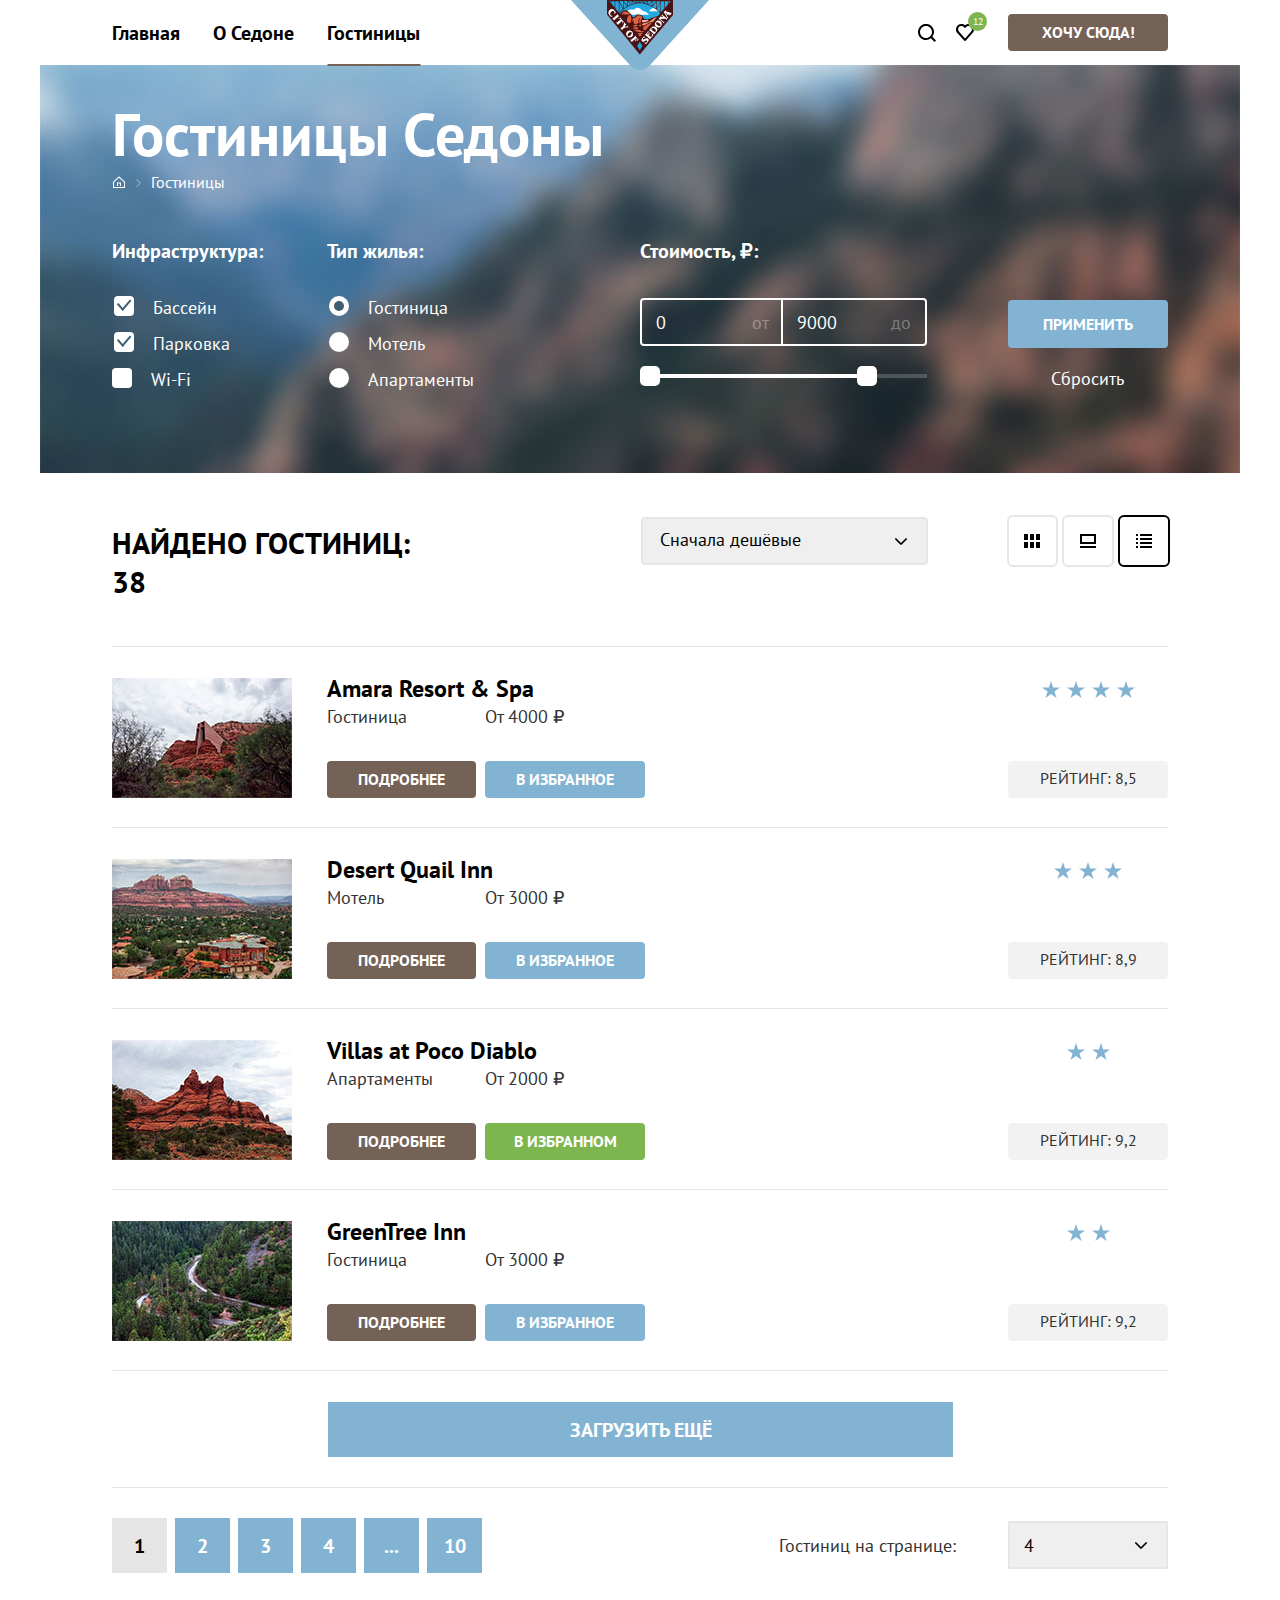
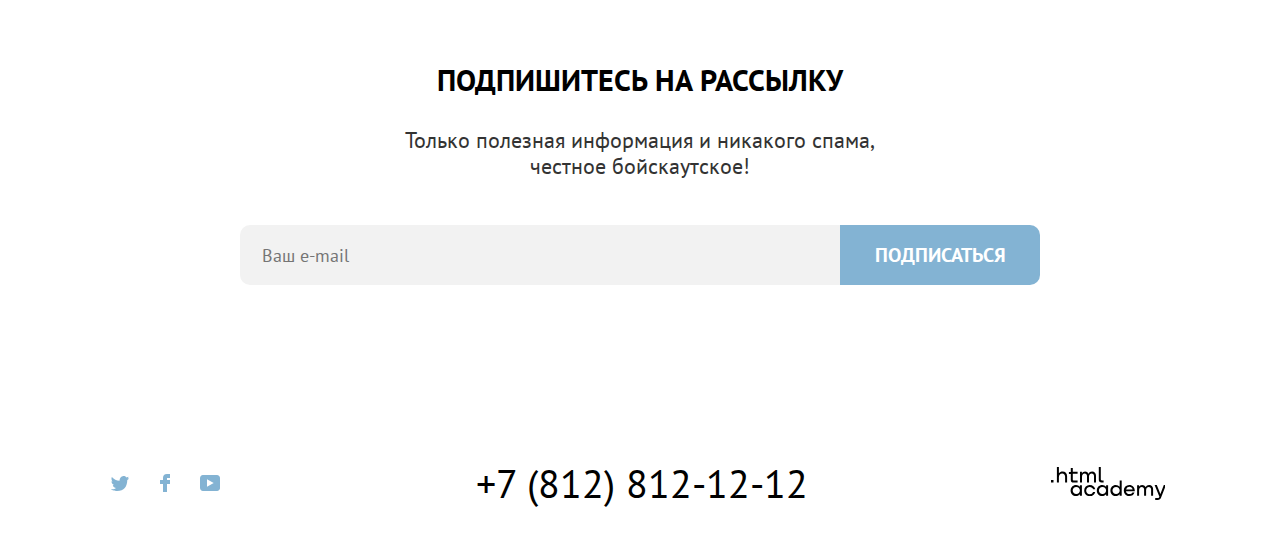
==== commit 60199ec7: "project_Sedona" ====
--- a/catalog.html
+++ b/catalog.html
@@ -3,6 +3,7 @@
   <head>
     <meta charset="utf-8">
     <title>Каталог</title>
+    <link rel="icon" href="favicon.ico">
     <link rel="icon" type="image/png" sizes="32x32" href="images/favicon.png">
     <link rel="stylesheet" href="css/styles.css">
   </head>
@@ -23,12 +24,12 @@
               </li>
             </ul>
             <a href="index.html" class="header-logo-link">
-              <img class="header-logo" src="images/sedona.svg" alt="Логотип Седона" width="138px" height="70px">
+              <img class="header-logo" src="images/sedona.svg" alt="Логотип Седона." width="138" height="70">
             </a>
             <ul class="navigation-user">
               <li class="navigation-user-item">
                 <a class="navigation-user-link search" href="#">
-                  <svg class="navigation-user-icon" aria-hidden="true" focusable="false" width="18" height="18" xmlns="http://www.w3.org/2000/svg">
+                  <svg class="navigation-user-icon" role="img" aria-label="Поиск." aria-hidden="true" focusable="false" width="18" height="18" xmlns="http://www.w3.org/2000/svg">
                     <path fill-rule="evenodd" clip-rule="evenodd" d="m18 16.5-3.7-3.7A8 8 0 0 0 8-.1C3.6-.1 0 3.6 0 8a8 8 0 0 0 12.9 6.3l3.7 3.7 1.4-1.5ZM8 14c-3.3 0-6-2.7-6-6s2.7-6 6-6 6 2.7 6 6-2.7 6-6 6Z" />
                   </svg>
                   <span class="visually-hidden">Поиск</span>
@@ -36,7 +37,7 @@
               </li>
               <li class="navigation-user-item">
                 <a class="navigation-user-link" href="#">
-                  <svg class="navigation-user-icon-liked" aria-hidden="true" focusable="false" width="18" height="27" xmlns="http://www.w3.org/2000/svg">
+                  <svg class="navigation-user-icon-liked" role="img" aria-label="Нравиться." aria-hidden="true" focusable="false" width="18" height="27" xmlns="http://www.w3.org/2000/svg">
                     <path fill-rule="evenodd" clip-rule="evenodd" d="M8.9 27a1 1 0 0 1-.8-.4l-7-7.9A5.4 5.4 0 0 1 5.5 10c1.3 0 2.5.5 3.5 1.3a5.5 5.5 0 0 1 9 4.1c0 1.3-.5 2.5-1.3 3.4l-7 7.9c-.2.2-.4.3-.8.3Zm-6-9.5L9 24.4l6.2-7c.5-.5.7-1.2.7-2 0-1.8-1.5-3.3-3.3-3.3-1 0-2 .5-2.7 1.3-.3.3-.6.4-.9.4-.3 0-.6-.2-.8-.4a3.7 3.7 0 0 0-2.7-1.3 3.3 3.3 0 0 0-3.3 3.3c-.1.9.3 1.6.7 2.1-.1 0-.1 0 0 0Z" />
                   </svg>
                   <span class="navigation-user-liked">12</span>
@@ -49,14 +50,14 @@
                     <ul class="popover-liked-list">
                       <li class="popover-liked-item">
                         <a href="#" class="popover-liked-item-data-link">
-                          <img class="liked-item-image" src="images/deserthotel.jpg" width="48" height="48" alt="Desert Quail Inn">
+                          <img class="liked-item-image" src="images/deserthotel.jpg" width="48" height="48" alt="Desert Quail Inn.">
                           <div class="liked-item-data">
                             <p class="liked-item-title">Desert Quail Inn</p>
                             <p class="liked-item-description">Мотель</p>
                           </div>
                         </a>
                         <button type="button" class="liked-item-button">
-                          <svg width="16" height="16" xmlns="http://www.w3.org/2000/svg">
+                          <svg width="16" height="16" role="img" aria-label="Корзинка." xmlns="http://www.w3.org/2000/svg">
                             <path fill-rule="evenodd" clip-rule="evenodd" d="M15.3 2.3H.6c-.3 0-.6.2-.6.5s.3.6.6.6h1.7v12c0 .3.3.6.6.6h10.2c.3 0 .6-.3.6-.6v-12h1.7c.3 0 .6-.3.6-.6s-.4-.5-.7-.5Zm-2.8 12.5H3.4V3.4h9.1v11.4ZM6.2 1.2h3.4c.3 0 .6-.3.6-.6S10 0 9.7 0H6.2c-.3 0-.5.3-.5.6s.2.6.5.6Z" />
                             <path fill-rule="evenodd" clip-rule="evenodd" d="M6.2 12c.3 0 .6-.3.6-.6V5.7c0-.3-.3-.6-.6-.6s-.6.3-.6.6v5.7c.1.3.3.6.6.6ZM9.7 12c.3 0 .6-.3.6-.6V5.7c0-.3-.3-.6-.6-.6s-.6.4-.6.6v5.7c0 .3.2.6.6.6Z" />
                           </svg>
@@ -65,14 +66,14 @@
                       </li>
                       <li class="popover-liked-item">
                         <a href="#" class="popover-liked-item-data-link">
-                          <img class="liked-item-image" src="images/villashotel.jpg" width="48" height="48" alt="Villas at Poco Diablo">
+                          <img class="liked-item-image" src="images/villashotel.jpg" width="48" height="48" alt="Villas at Poco Diablo.">
                           <div class="liked-item-data">
                             <p class="liked-item-title">Villas at Poco Diablo</p>
                             <p class="liked-item-description">Апартаменты</p>
                           </div>
                         </a>
                         <button type="button" class="liked-item-button">
-                          <svg width="16" height="16" xmlns="http://www.w3.org/2000/svg">
+                          <svg width="16" height="16" role="img" aria-label="Корзинка." xmlns="http://www.w3.org/2000/svg">
                             <path fill-rule="evenodd" clip-rule="evenodd" d="M15.3 2.3H.6c-.3 0-.6.2-.6.5s.3.6.6.6h1.7v12c0 .3.3.6.6.6h10.2c.3 0 .6-.3.6-.6v-12h1.7c.3 0 .6-.3.6-.6s-.4-.5-.7-.5Zm-2.8 12.5H3.4V3.4h9.1v11.4ZM6.2 1.2h3.4c.3 0 .6-.3.6-.6S10 0 9.7 0H6.2c-.3 0-.5.3-.5.6s.2.6.5.6Z" />
                             <path fill-rule="evenodd" clip-rule="evenodd" d="M6.2 12c.3 0 .6-.3.6-.6V5.7c0-.3-.3-.6-.6-.6s-.6.3-.6.6v5.7c.1.3.3.6.6.6ZM9.7 12c.3 0 .6-.3.6-.6V5.7c0-.3-.3-.6-.6-.6s-.6.4-.6.6v5.7c0 .3.2.6.6.6Z" />
                           </svg>
@@ -100,7 +101,7 @@
               <ul class="breadcrumbs">
                 <li class="breadcrumbs-item">
                   <a class="breadcrumbs-link" href="index.html">
-                    <svg aria-hidden="true" focusable="false" width="12" height="12" xmlns="http://www.w3.org/2000/svg">
+                    <svg aria-hidden="true" role="img" aria-label="Домик-главная." focusable="false" width="12" height="12" xmlns="http://www.w3.org/2000/svg">
                       <path fill-rule="evenodd" clip-rule="evenodd" d="M6 .3 0 5.8V12h12V5.8L6 .3ZM11 11H1V6.2l5-4.5 5 4.5V11Z" fill="#fff" />
                       <path fill-rule="evenodd" clip-rule="evenodd" d="M4 10h1V7.5h2V10h1V6.5H4V10Z" fill="#fff" />
                     </svg>
@@ -143,7 +144,7 @@
 
                 <fieldset class="catalog-filter-houses">
                   <legend class="catalog-filter-title">Тип жилья:</legend>
-                  <ul class="catalog-filter-list">
+                  <ul class="catalog-filter-list mod-houses">
                     <li class="catalog-filter-item">
                       <label class="control">
                         <input class="visually-hidden control-input" type="radio" name="product-group" value="shaving-supplies" checked>
@@ -173,17 +174,17 @@
                   <div class="range">
                     <div class="range-wrapper-inputs">
                       <label class="catalog-filter-label">
-                        <input class="range-input" type="number" name="min-price" value="0">
+                        <input class="range-input" type="number" name="min-price" value="0" required>
                         <span class="catalog-filter-label-decoration">oт</span>
                       </label>
                       <label class="catalog-filter-label">
-                        <input class="range-input" type="number" name="max-price" value="9000">
+                        <input class="range-input" type="number" name="max-price" value="9000" required>
                         <span class="catalog-filter-label-decoration">до</span>
                       </label>
                     </div>
 
                     <div class="range-scale">
-                      <div class="range-bar" style="left: 0; width: 227px">
+                      <div class="range-bar">
                         <button class="range-toggle toggle-min">
                           <span class="visually-hidden">Изменить минимальную цену.</span>
                         </button>
@@ -217,19 +218,19 @@
                 <button class="visually-hidden" type="submit">Отсортировать продукты</button>
               </form>
               <a href="#" class="button-light">
-                <svg width="16" height="14" aria-hidden="true" focusable="false" xmlns="http://www.w3.org/2000/svg" viewBox="0 0 16 14">
+                <svg width="16" height="14" role="img" aria-label="Каталог в виде карточки." aria-hidden="true" focusable="false" xmlns="http://www.w3.org/2000/svg" viewBox="0 0 16 14">
                   <path d="M4 0H0v6h4V0ZM16 0h-4v6h4V0ZM10 0H6v6h4V0ZM4 8H0v6h4V8ZM16 8h-4v6h4V8ZM10 8H6v6h4V8Z" />
                 </svg>
                 <span class="visually-hidden">Показать карточки</span>
               </a>
               <a href="#" class="button-light">
-                <svg width="16" height="14" aria-hidden="true" focusable="false" xmlns="http://www.w3.org/2000/svg" viewBox="0 0 16 14">
+                <svg width="16" height="14" role="img" aria-label="Каталог с описанием." aria-hidden="true" focusable="false" xmlns="http://www.w3.org/2000/svg" viewBox="0 0 16 14">
                   <path d="M16 12H0v2h16v-2ZM14 2v6H2V2h12Zm2-2H0v10h16V0Z" />
                 </svg>
                 <span class="visually-hidden">Показать с описанием</span>
               </a>
               <a href="#" class="button-light-current">
-                <svg width="16" height="14" aria-hidden="true" focusable="false" xmlns="http://www.w3.org/2000/svg" viewBox="0 0 16 14">
+                <svg width="16" height="14" role="img" aria-label="Каталог в виде списка." aria-hidden="true" focusable="false" xmlns="http://www.w3.org/2000/svg" viewBox="0 0 16 14">
                   <path d="M2 0H0v2h2V0ZM16 0H4v2h12V0ZM2 4H0v2h2V4ZM16 4H4v2h12V4ZM2 8H0v2h2V8ZM16 8H4v2h12V8ZM2 12H0v2h2v-2ZM16 12H4v2h12v-2Z" />
                 </svg>
                 <span class="visually-hidden">Показать список</span>
@@ -237,7 +238,7 @@
             </div>
             <ul class="catalog-list">
               <li class="catalog-card">
-                <a href="#" class="catalog-card-image"><img src="images/amarahotel.jpg" width="180" height="120" alt="Amara Resort & Spa"></a>
+                <a href="#" class="catalog-card-image"><img src="images/amarahotel.jpg" width="180" height="120" alt="Amara Resort & Spa."></a>
                 <a href="#" class="catalog-card-title">Amara Resort & Spa</a>
                 <span class="catalog-card-description">Гостиница</span>
                 <span class="catalog-card-price">От 4000 ₽</span>
@@ -252,7 +253,7 @@
                 <p class="catalog-card-rate-label">Рейтинг: 8,5</p>
               </li>
               <li class="catalog-card">
-                <a href="#" class="catalog-card-image"><img class="catalog-card-image" src="images/deserthotel.jpg" width="180" height="120" alt="Desert Quail Inn"></a>
+                <a href="#" class="catalog-card-image"><img class="catalog-card-image" src="images/deserthotel.jpg" width="180" height="120" alt="Desert Quail Inn."></a>
                 <a href="#" class="catalog-card-title">Desert Quail Inn</a>
                 <span class="catalog-card-description">Мотель</span>
                 <span class="catalog-card-price">От 3000 ₽</span>
@@ -266,7 +267,7 @@
                 <p class="catalog-card-rate-label">Рейтинг: 8,9</p>
               </li>
               <li class="catalog-card">
-                <a href="#" class="catalog-card-image"><img class="catalog-card-image" src="images/villashotel.jpg" width="180" height="120" alt="Villas at Poco Diablo"></a>
+                <a href="#" class="catalog-card-image"><img class="catalog-card-image" src="images/villashotel.jpg" width="180" height="120" alt="Villas at Poco Diablo."></a>
                 <a href="#" class="catalog-card-title">Villas at Poco Diablo</a>
                 <span class="catalog-card-description">Апартаменты</span>
                 <span class="catalog-card-price">От 2000 ₽</span>
@@ -279,7 +280,7 @@
                 <p class="catalog-card-rate-label">Рейтинг: 9,2</p>
               </li>
               <li class="catalog-card">
-                <a href="#" class="catalog-card-image"><img class="catalog-card-image" src="images/greentreehotel.jpg" width="180" height="120" alt="GreenTree Inn"></a>
+                <a href="#" class="catalog-card-image"><img class="catalog-card-image" src="images/greentreehotel.jpg" width="180" height="120" alt="GreenTree Inn."></a>
                 <a href="#" class="catalog-card-title">GreenTree Inn</a>
                 <span class="catalog-card-description">Гостиница</span>
                 <span class="catalog-card-price">От 3000 ₽</span>
@@ -318,7 +319,7 @@
           </ul>
           <form class="sorting-page-hotels" action="https://echo.htmlacademy.ru/">
             <label class="sorting-page" for="sorting">Гостиниц на странице:</label>
-            <select class="select-hotels-control" id="sorting" name="sorting">
+            <select class="select-hotels-control" id="sorting-hotels" name="sorting">
               <option value="four">4</option>
               <option value="eight">8</option>
               <option value="twelve">12</option>
@@ -344,7 +345,7 @@
           <ul class="footer-social-list">
             <li class="footer-social-item">
               <a class="footer-social-link" href="#">
-                <svg class="footer-social-icon" aria-hidden="true" focusable="false" width="18" height="15" xmlns="http://www.w3.org/2000/svg">
+                <svg class="footer-social-icon" role="img" aria-label="Твиттер." aria-hidden="true" focusable="false" width="18" height="15" xmlns="http://www.w3.org/2000/svg">
                   <path fill-rule="evenodd" clip-rule="evenodd" d="M11.6.2c1.8-.5 3.2.3 3.8 1.2l2.1-.7c0 .9-.6 1.5-.9 1.8.7.1 1.4-.6 1.4-.6a3 3 0 0 1-1.7 2C16.1 10.7 13 15.1 5.7 15h-.5c-.4 0-4.4-.5-5.2-1.9 2.4.2 4.1-.4 5-1.2-1-.3-2.9-.4-3.2-2.9.4.1.6.2 1.3.1C1.8 8.3.4 7.5.5 5.3c.3.3 1.1.5 1.4.5C1.1 5.6-.2 2.5.9.9a11 11 0 0 0 7.6 3.8C8.7 2.3 9.7.8 11.6.2Z" />
                 </svg>
                 <span class="visually-hidden">Twitter</span>
@@ -352,7 +353,7 @@
             </li>
             <li class="footer-social-item">
               <a class="footer-social-link" href="#">
-                <svg class="footer-social-icon" aria-hidden="true" focusable="false" width="10" height="18" xmlns="http://www.w3.org/2000/svg">
+                <svg class="footer-social-icon" role="img" aria-label="Фэйсбук." aria-hidden="true" focusable="false" width="10" height="18" xmlns="http://www.w3.org/2000/svg">
                   <path fill-rule="evenodd" clip-rule="evenodd" d="M7 0a4 4 0 0 0-4 4v2H0v4h3v8h4v-8h3V6H7V4h3V0H7Z" />
                 </svg>
                 <span class="visually-hidden">Facebook</span>
@@ -360,7 +361,7 @@
             </li>
             <li class="footer-social-item">
               <a class="footer-social-link" href="#">
-                <svg class="footer-social-icon" aria-hidden="true" focusable="false" width="20" height="16" xmlns="http://www.w3.org/2000/svg">
+                <svg class="footer-social-icon" role="img" aria-label="Ютуб." aria-hidden="true" focusable="false" width="20" height="16" xmlns="http://www.w3.org/2000/svg">
                   <path fill-rule="evenodd" clip-rule="evenodd" d="M17 0H2.9C1.2 0 0 1.5 0 3.2v9.5C0 14.5 1.2 16 2.9 16h14.3c1.5 0 2.9-1.5 2.9-3.2V3.2C19.9 1.5 18.7 0 17 0ZM7 11.8V4.2L13.7 8 7 11.8Z" />
                 </svg>
                 <span class="visually-hidden">Youtube</span>
@@ -377,7 +378,7 @@
         <section class="footer-made">
           <h2 class="visually-hidden">Сделано в html академии</h2>
           <a href="#" class="footer-made-link">
-            <svg class="footer-made-icon" aria-hidden="true" focusable="false" width="115" height="33" xmlns="http://www.w3.org/2000/svg">
+            <svg class="footer-made-icon" role="img" aria-label="Html academy." aria-hidden="true" focusable="false" width="115" height="33" xmlns="http://www.w3.org/2000/svg">
               <path fill-rule="evenodd" clip-rule="evenodd" d="M0 12.9v2.6h2.5v-2.6H0ZM11.6 4.5c-1.6 0-2.8.7-3.6 1.7h-.1V0h-2v15.5h2v-5.3c0-2.1 1.3-3.6 3.3-3.6 1.8 0 2.9 1.4 2.9 3.2v5.7h2V9.4c.1-3-1.8-4.9-4.5-4.9ZM26.6 4.8h-4.8V1.1h-2v3.8h-1.9v2h1.9v6c0 1.7 1 2.7 2.7 2.7h4.1v-2h-3.7c-.7 0-1.1-.4-1.1-1.1V6.8h4.8v-2ZM41.1 4.6c-1.6 0-2.9.8-3.5 2.1h-.1a3.7 3.7 0 0 0-3.4-2.1c-1.4 0-2.5.8-3.1 1.8h-.1V4.8H29v10.6h2V10c0-2 1-3.5 2.6-3.5 1.5 0 2.4 1 2.4 2.6v6.3h2V9.8c0-2.4 1.4-3.3 2.6-3.3 1.5 0 2.4 1 2.4 2.6v6.3h2V8.9c.1-2.5-1.4-4.3-3.9-4.3ZM47.8 12.7c0 1.7 1 2.7 2.8 2.7h2v-2h-1.7c-.7 0-1.1-.4-1.1-1.1V0h-2v12.7ZM28.9 19.7a4.9 4.9 0 0 0-3.9-1.8c-3.1 0-5.4 2.3-5.4 5.6s2.3 5.6 5.4 5.6c1.8 0 3-.8 3.8-1.9h.1v1.6h2V18.2h-2v1.5Zm-3.6 7.4a3.5 3.5 0 0 1-3.6-3.6c0-2 1.4-3.6 3.6-3.6s3.6 1.6 3.6 3.6c0 1.9-1.4 3.6-3.6 3.6ZM44.2 22c-.5-2.4-2.6-4.1-5.4-4.1a5.4 5.4 0 0 0-5.6 5.6c0 3.1 2.2 5.6 5.6 5.6 2.8 0 4.9-1.8 5.4-4.2h-2.1a3.4 3.4 0 0 1-3.3 2.3 3.5 3.5 0 0 1-3.6-3.6c0-2 1.4-3.6 3.6-3.6 1.6 0 2.8 1 3.3 2.2h2.1V22ZM55.1 19.7a4.9 4.9 0 0 0-3.9-1.8c-3.1 0-5.4 2.3-5.4 5.6s2.3 5.6 5.4 5.6c1.8 0 3-.8 3.8-1.9h.1v1.6h2V18.2h-2v1.5Zm-3.6 7.4a3.5 3.5 0 0 1-3.6-3.6c0-2 1.4-3.6 3.6-3.6s3.6 1.6 3.6 3.6c0 1.9-1.5 3.6-3.6 3.6ZM68.7 19.8a5 5 0 0 0-3.9-1.9c-3.1 0-5.4 2.3-5.4 5.6s2.2 5.6 5.4 5.6c1.7 0 3-.8 3.8-1.8h.1v1.5h2V13.4h-2v6.4Zm-3.6 7.3a3.5 3.5 0 0 1-3.6-3.6c0-2 1.4-3.6 3.6-3.6s3.6 1.6 3.6 3.6c-.1 2-1.5 3.6-3.6 3.6ZM78.3 17.9a5.4 5.4 0 0 0-5.5 5.6c0 3 2.1 5.6 5.5 5.6 2.5 0 4.5-1.3 5.2-3.6h-2.1c-.5 1-1.6 1.6-3 1.6-1.9 0-3.3-1.3-3.4-2.9h8.8c.2-3.6-2-6.3-5.5-6.3Zm0 1.9c1.7 0 3 1 3.3 2.6h-6.5a3.2 3.2 0 0 1 3.2-2.6ZM98.2 17.9a4 4 0 0 0-3.6 2h-.1c-.6-1.2-1.8-2-3.4-2-1.4 0-2.5.7-3.1 1.8v-1.5h-1.9v10.6h2v-5.4c0-2 1-3.4 2.6-3.5 1.5 0 2.4 1 2.4 2.6v6.3h2v-5.6c0-2.4 1.4-3.3 2.6-3.3 1.5 0 2.4 1 2.4 2.6v6.3h2v-6.5c.1-2.6-1.4-4.4-3.9-4.4ZM109.4 27l-3.6-8.9h-2.2l4.8 11.6c-.3.9-.7 1.2-1.7 1.2h-2.5v2h2.5c1.8 0 2.8-.8 3.5-2.6l4.7-12.2h-2.1l-3.4 8.9Z" />
             </svg>
           </a>
--- a/css/styles.css
+++ b/css/styles.css
@@ -79,6 +79,11 @@
 }
 
 .button {
+  display: flex;
+  align-items: center;
+  justify-content: center;
+  margin: 0 auto;
+
   font-family: "PT Sans Bold", sans-serif;
   font-weight: 700;
   font-size: 16px;
@@ -108,8 +113,7 @@
 }
 
 .button:active {
-  color: #FFFFFF;
-  opacity: 0.3;
+  color: rgba(255, 255, 255, 0.3);
 }
 
 .hotel-button {
@@ -199,7 +203,7 @@
 }
 
 .button-apply:active {
-  opacity: 0.3;
+  color: rgba(255, 255, 255, 0.3);
 }
 
 .button-reset {
@@ -231,17 +235,17 @@
 }
 
 .button-reset:active {
-  opacity: 0.3;
+  color: rgba(255, 255, 255, 0.3);
 }
 
 .header {
   color: #000000;
-  height: 65px;
 }
 
 .navigation {
   display: flex;
-  height: 100%;
+  flex-wrap: wrap;
+  min-height: 65px;
   justify-content: space-between;
   align-items: center;
 }
@@ -249,6 +253,7 @@
 .navigation-list {
   display: flex;
   flex-wrap: wrap;
+  width: 460px;
   height: 100%;
   padding: 0;
   margin: 0;
@@ -300,7 +305,7 @@
 }
 
 .navigation-link:active {
-  color: #FFFFFF;
+  color: #756257;
   opacity: 0.3;
 }
 
@@ -350,6 +355,7 @@
 }
 
 .navigation-user-link:focus {
+  fill: #756257;
   border: 3px solid #83B3D3;
   box-sizing: border-box;
   border-radius: 10px;
@@ -357,9 +363,8 @@
 }
 
 .navigation-user-link:active {
-  fill: #FFFFFF;
+  fill: #756257;
   opacity: 0.3;
-  background: #615048;
 }
 
 .navigation-user-icon {
@@ -373,6 +378,7 @@
 
 .navigation-user {
   display: flex;
+  flex-wrap: wrap;
   align-items: center;
   padding: 0;
   margin: 0;
@@ -638,7 +644,7 @@
   display: flex;
   flex-wrap: wrap;
   width: 400px;
-  height: 384px;
+  min-height: 384px;
 }
 
 .advantages-item-picture {
@@ -656,7 +662,7 @@
   flex-direction: column;
   align-items: center;
   width: 400px;
-  height: 384px;
+  min-height: 384px;
   padding-top: 98px;
   color: #ffffff;
   box-sizing: border-box;
@@ -681,7 +687,7 @@
   font-size: 18px;
   line-height: 21px;
   font-weight: 400;
-  height: 73px;
+  min-height: 73px;
   text-align: center;
   margin: 0;
 }
@@ -706,6 +712,7 @@
 
 .services-list {
   display: flex;
+  flex-wrap: wrap;
   list-style: none;
   padding: 0;
   margin: 0;
@@ -885,7 +892,7 @@
 
 .catalog-heading-holder {
   margin: 0 auto;
-  height: 408px;
+  min-height: 408px;
   background-image: url("../images/catalogbackground.png");
   background-color: #756257;
   background-size: cover;
@@ -998,16 +1005,28 @@
 }
 
 .catalog-filter-infrastructure {
-  width: 150px;
+  /* width: 150px;
   margin: 0 67px 30px 0;
   padding: 0;
+  border: none; */
+
+  flex: 0 0 205px;
+  width: 205px;
+  margin: 0 10px 30px 0;
+  padding: 0;
   border: none;
+  overflow: hidden;
 }
 
 .catalog-filter-list {
+  max-width: 205px;
   padding: 0;
   margin-top: 32px;
   list-style-type: none;
+}
+
+.catalog-filter-list.mod-houses {
+  max-width: 307px;
 }
 
 .catalog-filter-item:not(:last-child) {
@@ -1017,6 +1036,7 @@
 .control {
   position: relative;
   display: block;
+  padding-left: 2px;
 }
 
 .control-infrastructure-mark {
@@ -1071,6 +1091,11 @@
 }
 
 .control-label {
+  display: block;
+  overflow: hidden;
+  text-overflow: ellipsis;
+  max-width: calc(100% - 39px);
+  width: 100%;
   font-family: "PT Sans", sans-serif;
   font-weight: 400;
   font-size: 18px;
@@ -1080,10 +1105,13 @@
 }
 
 .catalog-filter-houses {
-  width: 144px;
-  margin: 0;
+  flex: 0 0 310px;
+  width: 310px;
+  margin: 0;
+  
   padding: 0;
   border: none;
+  overflow: hidden;
 }
 
 .control-input[type="radio"]:focus + .control-houses-mark {
@@ -1119,7 +1147,6 @@
 }
 
 .catalog-filter-price {
-  margin-left: 168px;
   margin-right: 81px;
   padding: 0;
   border: none;
@@ -1226,11 +1253,13 @@
   width: 287px;
   height: 4px;
   margin-top: 28px;
-  background-color: #333333;
+  background-color: rgb(255 255 255 / 20%);
 }
 
 .range-bar {
   position: absolute;
+  left: 0; 
+  width: 227px;
   height: 4px;
   background-color: #fff;
 }
@@ -1277,7 +1306,6 @@
   flex-direction: column;
   width: 160px;
   margin-top: 62px;
-
 }
 
 .catalog-sorting {
@@ -1866,7 +1894,11 @@
   box-sizing: border-box;
   border-radius: 10px;
   outline: none;
-
+}
+
+.footer-social-link:active {
+  fill: #68A2CA;
+  opacity: 0.3;
 }
 
 .footer-social-icon {
@@ -1905,7 +1937,7 @@
 }
 
 .footer-contact-phone:active {
-  color: #FFFFFF;
+  color: #756257;
   opacity: 0.3;
 }
 
@@ -1962,7 +1994,6 @@
   position: fixed;
   top: 0;
   left: 0;
-  display: flex;
   width: 100%;
   height: 100%;
   background: rgba(242, 242, 242, 0.8);
@@ -1974,11 +2005,13 @@
 }
 
 .modal {
-  position: relative;
-  margin: auto;
+  position: absolute;
+  top: 50%;
+  left: 50%;
+  transform: translate(-50%, -50%);
   padding: 60px 70px 70px 70px;
   background-color: #FFFFFF;
-}
+} 
 
 .modal-content {
   width: 575px;
@@ -2075,6 +2108,10 @@
   color: #000000;
 }
 
+.appointment-form {
+  margin-top: -105px;
+}
+
 .appointment-form-group {
   margin: 0;
 }
@@ -2088,13 +2125,13 @@
   border: 4px solid transparent;
   box-sizing: border-box;
   background-image: url("../images/calendar.svg");
-  background-position: right;
+  background-position: 386px center;
   background-repeat: no-repeat;
   font: inherit;
 }
 
 .appointment-form-field:hover {
-  background: #E6E6E6;
+  background-color: #E6E6E6;
 }
 
 .appointment-form-field:focus {
@@ -2102,7 +2139,7 @@
   outline-offset: -3px;
   outline-color: #83B3D3;
   outline-style: solid;
-  background: #E6E6E6;
+  background-color: #E6E6E6;
 }
 
 .appointment-form-field:active {
@@ -2110,7 +2147,7 @@
   outline-offset: -3px;
   outline-color: #000000;
   outline-style: solid;
-  background: #ffffff;
+  background-color: #ffffff;
 }
 
 .appointment-info {
@@ -2118,7 +2155,7 @@
   font-weight: 400;
   font-size: 16px;
   line-height: 40px;
-  margin: 0 0 0 152px;
+  margin: -5px 0 -15px 152px;
   padding: 0;
   color: #FF5757;
 }
@@ -2128,7 +2165,7 @@
   font-weight: 400;
   font-size: 16px;
   line-height: 40px;
-  margin: 0 0 0 152px;
+  margin: -5px 0 40px 152px;
   padding: 0;
   color: #333333;
 }
@@ -2139,7 +2176,7 @@
   align-items: center;
   height: 40px;
   width: 575px;
-  margin-top: 32px;
+  margin-top: -25px;
   box-sizing: border-box;
 }
 
@@ -2151,7 +2188,6 @@
   line-height: 40px;
   width: 70px;
   margin: 0;
-  font: inherit;
 }
 
 .amount-of-adults,
@@ -2164,7 +2200,7 @@
 }
 
 .amount-of-children {
-  margin-left: 16px;
+  margin-left: 12px;
 }
 
 .amount button[name="min-adult"] {
@@ -2187,16 +2223,14 @@
   background-position: center;
   background-repeat: no-repeat;
   background-color: #f2f2f2;
+  border-radius: 4px 0 0 4px;
 }
 
 .button-min:focus, .button-pluse:focus {
-  width: 25px;
-  height: 25px;
-  outline-width: 4px;
-  outline-offset: -4px;
+  outline-width: 3px;
+  outline-offset: -3px;
   outline-color: #83B3D3;
   outline-style: solid;
-  background-color: #ffffff;
 }
 
 .button-pluse {
@@ -2204,6 +2238,7 @@
   background-position: center;
   background-repeat: no-repeat;
   background-color: #f2f2f2;
+  border-radius: 0 4px 4px 0;
 }
 
 .amount-field {
@@ -2221,18 +2256,23 @@
 
 .info-link {
   position: relative;
-  margin-left: 12px;
+  margin-left: 8px;
   transition: color ease-in-out .2s;
 }
 
 .info-icon {
+  margin-top: 10px;
   transition: fill ease-in-out .2s;
+}
+
+.info-icon {
+  fill: #68A2CA;
 }
 
 .info-title {
   position: absolute;
   top: -5px;
-  right: -4px;
+  right: -5px;
   width: 19px;
   height: 19px;
   font-size: 12px;
@@ -2240,13 +2280,9 @@
   border-radius: 50%;
 }
 
-.popover-info-open {
-  display: block;
-}
-
 .popover-info {
   position: absolute;
-  top: 435px;
+  top: 395px;
   right: 100px;
   z-index: 1;
   width: 256px;
@@ -2256,6 +2292,10 @@
   box-shadow: 0px 15px 30px rgba(0, 0, 0, 0.3);
   border-radius: 10px;
   display: none;
+}
+
+.popover-info-open {
+  display: block;
 }
 
 .popover-info::before {
@@ -2276,5 +2316,3 @@
   padding: 15px 18px 18px 22px;
   margin: 0;
 }
-
-
